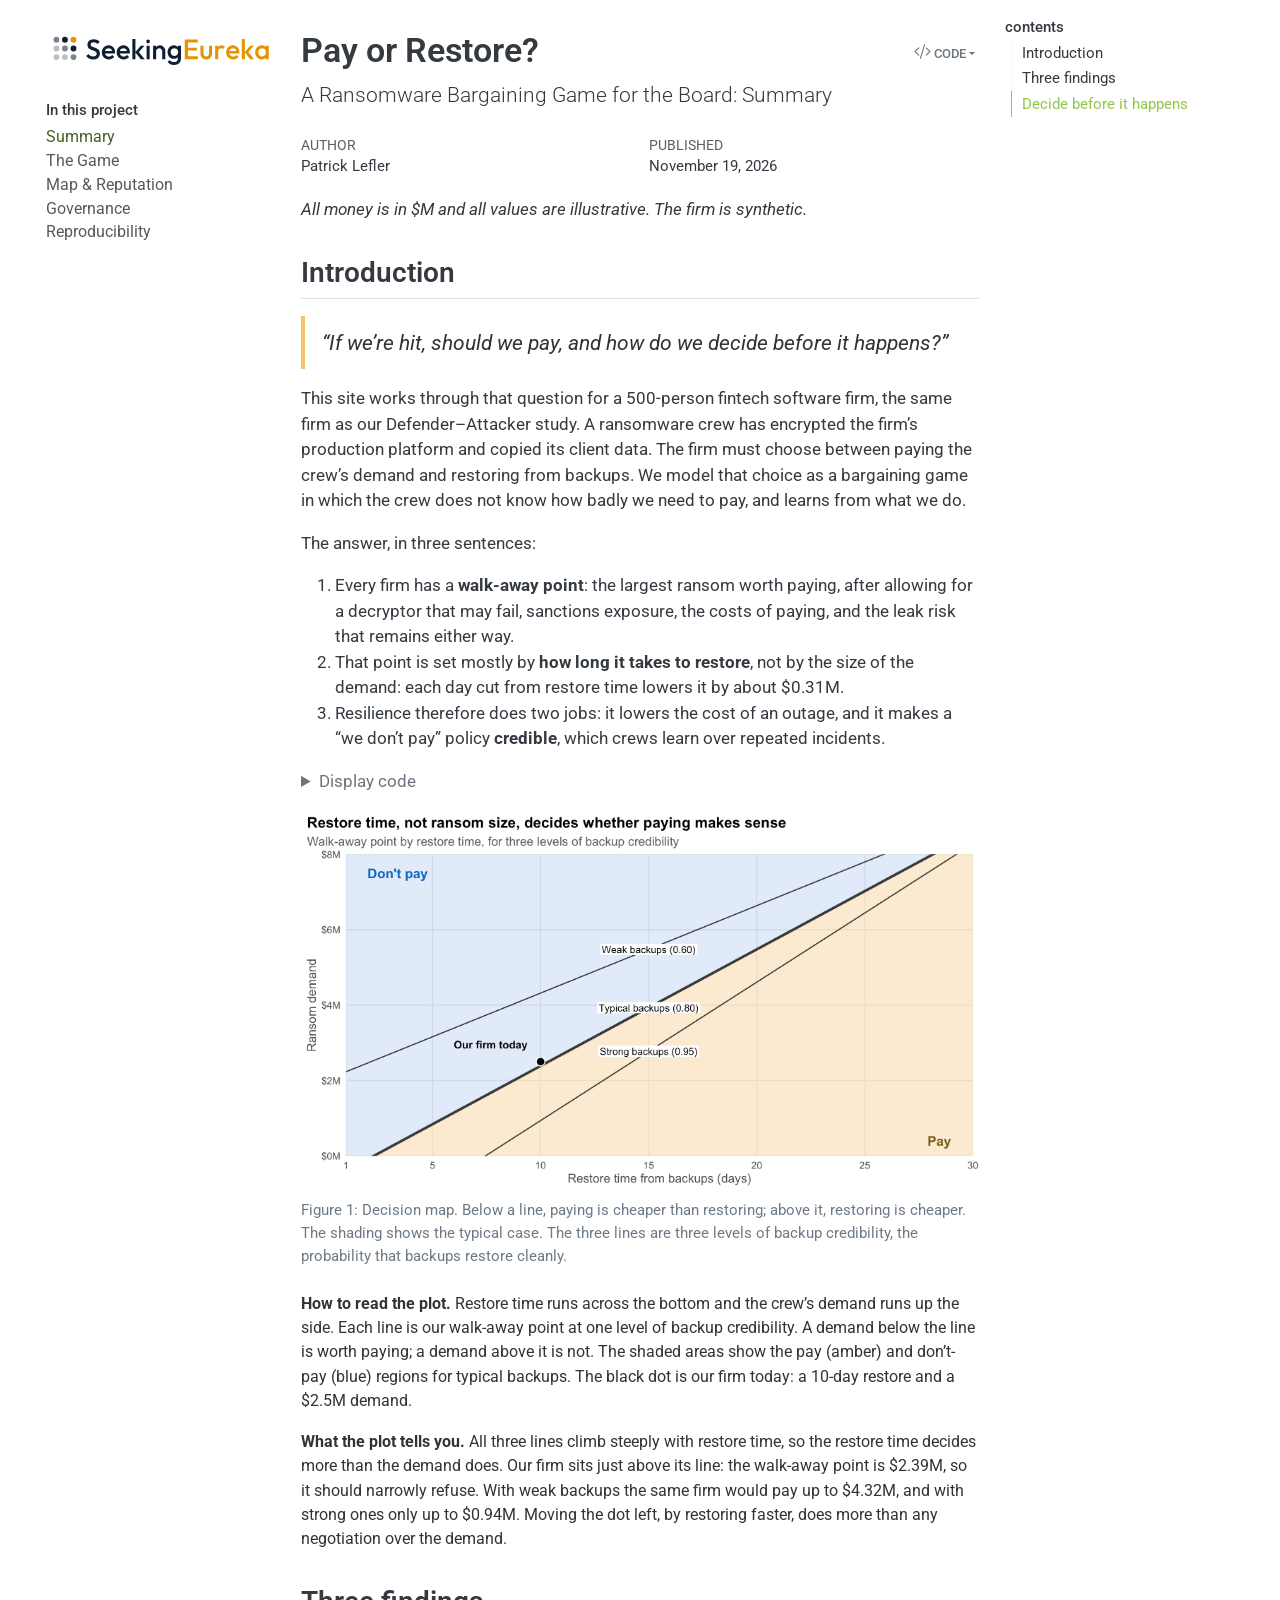
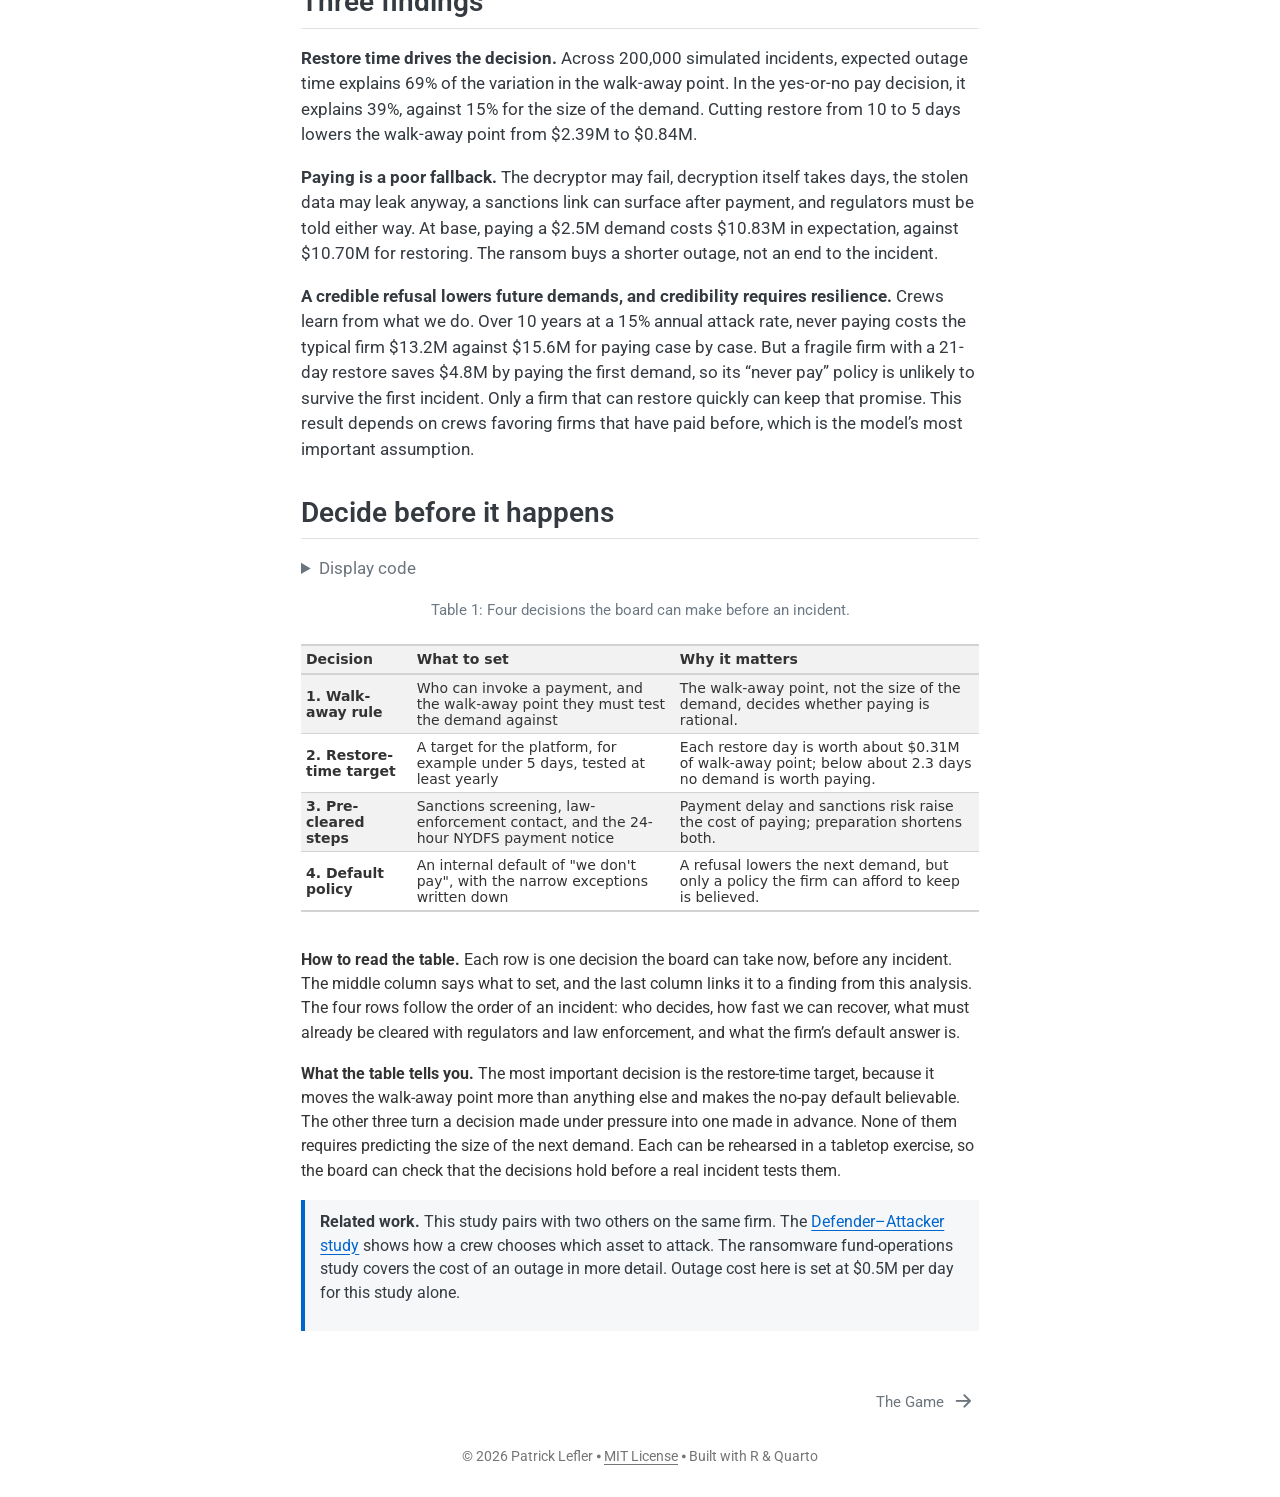
==== docs/index.html @ ad245e2a "Initial commit" ====
<!DOCTYPE html>
<html xmlns="http://www.w3.org/1999/xhtml" lang="en" xml:lang="en"><head>

<meta charset="utf-8">
<meta name="generator" content="quarto-1.8.26">

<meta name="viewport" content="width=device-width, initial-scale=1.0, user-scalable=yes">

<meta name="author" content="Patrick Lefler">
<meta name="dcterms.date" content="2026-11-19">

<title>Pay or Restore?</title>
<style>
code{white-space: pre-wrap;}
span.smallcaps{font-variant: small-caps;}
div.columns{display: flex; gap: min(4vw, 1.5em);}
div.column{flex: auto; overflow-x: auto;}
div.hanging-indent{margin-left: 1.5em; text-indent: -1.5em;}
ul.task-list{list-style: none;}
ul.task-list li input[type="checkbox"] {
  width: 0.8em;
  margin: 0 0.8em 0.2em -1em; /* quarto-specific, see https://github.com/quarto-dev/quarto-cli/issues/4556 */ 
  vertical-align: middle;
}
/* CSS for syntax highlighting */
html { -webkit-text-size-adjust: 100%; }
pre > code.sourceCode { white-space: pre; position: relative; }
pre > code.sourceCode > span { display: inline-block; line-height: 1.25; }
pre > code.sourceCode > span:empty { height: 1.2em; }
.sourceCode { overflow: visible; }
code.sourceCode > span { color: inherit; text-decoration: inherit; }
div.sourceCode { margin: 1em 0; }
pre.sourceCode { margin: 0; }
@media screen {
div.sourceCode { overflow: auto; }
}
@media print {
pre > code.sourceCode { white-space: pre-wrap; }
pre > code.sourceCode > span { text-indent: -5em; padding-left: 5em; }
}
pre.numberSource code
  { counter-reset: source-line 0; }
pre.numberSource code > span
  { position: relative; left: -4em; counter-increment: source-line; }
pre.numberSource code > span > a:first-child::before
  { content: counter(source-line);
    position: relative; left: -1em; text-align: right; vertical-align: baseline;
    border: none; display: inline-block;
    -webkit-touch-callout: none; -webkit-user-select: none;
    -khtml-user-select: none; -moz-user-select: none;
    -ms-user-select: none; user-select: none;
    padding: 0 4px; width: 4em;
  }
pre.numberSource { margin-left: 3em;  padding-left: 4px; }
div.sourceCode
  {   }
@media screen {
pre > code.sourceCode > span > a:first-child::before { text-decoration: underline; }
}
</style>


<script src="site_libs/quarto-nav/quarto-nav.js"></script>
<script src="site_libs/quarto-nav/headroom.min.js"></script>
<link href="./game.html" rel="next">
<link href="./assets/images/favicon.svg" rel="icon" type="image/svg+xml">
<script src="site_libs/clipboard/clipboard.min.js"></script>
<script src="site_libs/quarto-html/quarto.js" type="module"></script>
<script src="site_libs/quarto-html/tabsets/tabsets.js" type="module"></script>
<script src="site_libs/quarto-html/axe/axe-check.js" type="module"></script>
<script src="site_libs/quarto-html/popper.min.js"></script>
<script src="site_libs/quarto-html/tippy.umd.min.js"></script>
<script src="site_libs/quarto-html/anchor.min.js"></script>
<link href="site_libs/quarto-html/tippy.css" rel="stylesheet">
<link href="site_libs/quarto-html/quarto-syntax-highlighting-587c61ba64f3a5504c4d52d930310e48.css" rel="stylesheet" id="quarto-text-highlighting-styles">
<script src="site_libs/bootstrap/bootstrap.min.js"></script>
<link href="site_libs/bootstrap/bootstrap-icons.css" rel="stylesheet">
<link href="site_libs/bootstrap/bootstrap-57b3e5c951b8cca08672c3d8f0d54c80.min.css" rel="stylesheet" append-hash="true" id="quarto-bootstrap" data-mode="light">
<script src="site_libs/quarto-contrib/glightbox/glightbox.min.js"></script>
<link href="site_libs/quarto-contrib/glightbox/glightbox.min.css" rel="stylesheet">
<link href="site_libs/quarto-contrib/glightbox/lightbox.css" rel="stylesheet">
<script id="quarto-search-options" type="application/json">{
  "language": {
    "search-no-results-text": "No results",
    "search-matching-documents-text": "matching documents",
    "search-copy-link-title": "Copy link to search",
    "search-hide-matches-text": "Hide additional matches",
    "search-more-match-text": "more match in this document",
    "search-more-matches-text": "more matches in this document",
    "search-clear-button-title": "Clear",
    "search-text-placeholder": "",
    "search-detached-cancel-button-title": "Cancel",
    "search-submit-button-title": "Submit",
    "search-label": "Search"
  }
}</script>
<style>html{ scroll-behavior: smooth; }</style>
<link href="site_libs/pagedtable-1.1/css/pagedtable.css" rel="stylesheet">
<script src="site_libs/pagedtable-1.1/js/pagedtable.js"></script>


</head>

<body class="nav-sidebar floating quarto-light">

<div id="quarto-search-results"></div>
  <header id="quarto-header" class="headroom fixed-top">
  <nav class="quarto-secondary-nav">
    <div class="container-fluid d-flex">
      <button type="button" class="quarto-btn-toggle btn" data-bs-toggle="collapse" role="button" data-bs-target=".quarto-sidebar-collapse-item" aria-controls="quarto-sidebar" aria-expanded="false" aria-label="Toggle sidebar navigation" onclick="if (window.quartoToggleHeadroom) { window.quartoToggleHeadroom(); }">
        <i class="bi bi-layout-text-sidebar-reverse"></i>
      </button>
        <nav class="quarto-page-breadcrumbs" aria-label="breadcrumb"><ol class="breadcrumb"><li class="breadcrumb-item"><a href="./index.html">Summary</a></li></ol></nav>
        <a class="flex-grow-1" role="navigation" data-bs-toggle="collapse" data-bs-target=".quarto-sidebar-collapse-item" aria-controls="quarto-sidebar" aria-expanded="false" aria-label="Toggle sidebar navigation" onclick="if (window.quartoToggleHeadroom) { window.quartoToggleHeadroom(); }">      
        </a>
    </div>
  </nav>
</header>
<!-- content -->
<div id="quarto-content" class="quarto-container page-columns page-rows-contents page-layout-full">
<!-- sidebar -->
  <nav id="quarto-sidebar" class="sidebar collapse collapse-horizontal quarto-sidebar-collapse-item sidebar-navigation floating overflow-auto">
    <div class="pt-lg-2 mt-2 text-left sidebar-header">
      <a href="./index.html" class="sidebar-logo-link">
      <img src="./assets/images/logo.svg" alt="Seeking Eureka" class="sidebar-logo light-content py-0 d-lg-inline d-none">
      <img src="./assets/images/logo.svg" alt="Seeking Eureka" class="sidebar-logo dark-content py-0 d-lg-inline d-none">
      </a>
      </div>
    <div class="sidebar-menu-container"> 
    <ul class="list-unstyled mt-1">
        <li class="sidebar-item">
  <div class="sidebar-item-container"> 
  <a href="./index.html" class="sidebar-item-text sidebar-link active">
 <span class="menu-text">Summary</span></a>
  </div>
</li>
        <li class="sidebar-item">
  <div class="sidebar-item-container"> 
  <a href="./game.html" class="sidebar-item-text sidebar-link">
 <span class="menu-text">The Game</span></a>
  </div>
</li>
        <li class="sidebar-item">
  <div class="sidebar-item-container"> 
  <a href="./map-reputation.html" class="sidebar-item-text sidebar-link">
 <span class="menu-text">Map &amp; Reputation</span></a>
  </div>
</li>
        <li class="sidebar-item">
  <div class="sidebar-item-container"> 
  <a href="./governance.html" class="sidebar-item-text sidebar-link">
 <span class="menu-text">Governance</span></a>
  </div>
</li>
        <li class="sidebar-item">
  <div class="sidebar-item-container"> 
  <a href="./reproducibility.html" class="sidebar-item-text sidebar-link">
 <span class="menu-text">Reproducibility</span></a>
  </div>
</li>
    </ul>
    </div>
</nav>
<div id="quarto-sidebar-glass" class="quarto-sidebar-collapse-item" data-bs-toggle="collapse" data-bs-target=".quarto-sidebar-collapse-item"></div>
<!-- margin-sidebar -->
    <div id="quarto-margin-sidebar" class="sidebar margin-sidebar">
        <nav id="TOC" role="doc-toc" class="toc-active">
    <h2 id="toc-title">contents</h2>
   
  <ul>
  <li><a href="#introduction" id="toc-introduction" class="nav-link active" data-scroll-target="#introduction">Introduction</a></li>
  <li><a href="#three-findings" id="toc-three-findings" class="nav-link" data-scroll-target="#three-findings">Three findings</a></li>
  <li><a href="#decide-before-it-happens" id="toc-decide-before-it-happens" class="nav-link" data-scroll-target="#decide-before-it-happens">Decide before it happens</a></li>
  </ul>
</nav>
    </div>
<!-- main -->
<main class="content column-body" id="quarto-document-content">

<header id="title-block-header" class="quarto-title-block default">
<div class="quarto-title">
<div class="quarto-title-block"><div><h1 class="title">Pay or Restore?</h1><button type="button" class="btn code-tools-button dropdown-toggle" id="quarto-code-tools-menu" data-bs-toggle="dropdown" aria-expanded="false"><i class="bi"></i> Code</button><ul class="dropdown-menu dropdown-menu-end" aria-labelelledby="quarto-code-tools-menu"><li><a id="quarto-show-all-code" class="dropdown-item" href="javascript:void(0)" role="button">Show All Code</a></li><li><a id="quarto-hide-all-code" class="dropdown-item" href="javascript:void(0)" role="button">Hide All Code</a></li><li><hr class="dropdown-divider"></li><li><a id="quarto-view-source" class="dropdown-item" href="javascript:void(0)" role="button">View Source</a></li></ul></div></div>
<p class="subtitle lead">A Ransomware Bargaining Game for the Board: Summary</p>
</div>



<div class="quarto-title-meta column-body">

    <div>
    <div class="quarto-title-meta-heading">Author</div>
    <div class="quarto-title-meta-contents">
             <p>Patrick Lefler </p>
          </div>
  </div>
    
    <div>
    <div class="quarto-title-meta-heading">Published</div>
    <div class="quarto-title-meta-contents">
      <p class="date">November 19, 2026</p>
    </div>
  </div>
  
    
  </div>
  


</header>


<p><em>All money is in $M and all values are illustrative. The firm is synthetic.</em></p>
<section id="introduction" class="level2">
<h2 class="anchored" data-anchor-id="introduction">Introduction</h2>
<div class="board-question">
<blockquote class="blockquote">
<p>“If we’re hit, should we pay, and how do we decide before it happens?”</p>
</blockquote>
</div>
<p>This site works through that question for a 500-person fintech software firm, the same firm as our Defender–Attacker study. A ransomware crew has encrypted the firm’s production platform and copied its client data. The firm must choose between paying the crew’s demand and restoring from backups. We model that choice as a bargaining game in which the crew does not know how badly we need to pay, and learns from what we do.</p>
<p>The answer, in three sentences:</p>
<ol type="1">
<li>Every firm has a <strong>walk-away point</strong>: the largest ransom worth paying, after allowing for a decryptor that may fail, sanctions exposure, the costs of paying, and the leak risk that remains either way.</li>
<li>That point is set mostly by <strong>how long it takes to restore</strong>, not by the size of the demand: each day cut from restore time lowers it by about $0.31M.</li>
<li>Resilience therefore does two jobs: it lowers the cost of an outage, and it makes a “we don’t pay” policy <strong>credible</strong>, which crews learn over repeated incidents.</li>
</ol>
<div class="cell">
<details class="code-fold">
<summary>Display code</summary>
<div class="code-copy-outer-scaffold"><div class="sourceCode cell-code" id="cb1"><pre class="sourceCode r code-with-copy"><code class="sourceCode r"><span id="cb1-1"><a href="#cb1-1" aria-hidden="true" tabindex="-1"></a>lab_x <span class="ot">&lt;-</span> <span class="dv">15</span></span>
<span id="cb1-2"><a href="#cb1-2" aria-hidden="true" tabindex="-1"></a>labs_df <span class="ot">&lt;-</span> wa<span class="sc">$</span>boundaries <span class="sc">|&gt;</span></span>
<span id="cb1-3"><a href="#cb1-3" aria-hidden="true" tabindex="-1"></a>  <span class="fu">filter</span>(<span class="fu">abs</span>(T_r <span class="sc">-</span> lab_x) <span class="sc">&lt;</span> <span class="fl">1e-9</span>) <span class="sc">|&gt;</span></span>
<span id="cb1-4"><a href="#cb1-4" aria-hidden="true" tabindex="-1"></a>  <span class="fu">mutate</span>(<span class="at">label =</span> <span class="fu">c</span>(<span class="st">"Weak backups (0.60)"</span>, <span class="st">"Typical backups (0.80)"</span>, <span class="st">"Strong backups (0.95)"</span>)[<span class="fu">match</span>(b, <span class="fu">c</span>(<span class="fl">0.6</span>, <span class="fl">0.8</span>, <span class="fl">0.95</span>))])</span>
<span id="cb1-5"><a href="#cb1-5" aria-hidden="true" tabindex="-1"></a><span class="fu">decision_map</span>(wa<span class="sc">$</span>boundaries, <span class="fl">0.8</span>) <span class="sc">+</span></span>
<span id="cb1-6"><a href="#cb1-6" aria-hidden="true" tabindex="-1"></a>  <span class="fu">geom_line</span>(<span class="at">data =</span> wa<span class="sc">$</span>boundaries, <span class="fu">aes</span>(T_r, R_star, <span class="at">group =</span> b, <span class="at">linewidth =</span> b <span class="sc">==</span> <span class="fl">0.8</span>), <span class="at">color =</span> COL_LINE) <span class="sc">+</span></span>
<span id="cb1-7"><a href="#cb1-7" aria-hidden="true" tabindex="-1"></a>  <span class="fu">scale_linewidth_manual</span>(<span class="at">values =</span> <span class="fu">c</span>(<span class="st">`</span><span class="at">TRUE</span><span class="st">`</span> <span class="ot">=</span> <span class="fl">1.3</span>, <span class="st">`</span><span class="at">FALSE</span><span class="st">`</span> <span class="ot">=</span> <span class="fl">0.6</span>), <span class="at">guide =</span> <span class="st">"none"</span>) <span class="sc">+</span></span>
<span id="cb1-8"><a href="#cb1-8" aria-hidden="true" tabindex="-1"></a>  <span class="fu">geom_label</span>(<span class="at">data =</span> labs_df, <span class="fu">aes</span>(T_r, R_star, <span class="at">label =</span> label), <span class="at">fill =</span> <span class="st">"white"</span>, <span class="at">label.size =</span> <span class="dv">0</span>,</span>
<span id="cb1-9"><a href="#cb1-9" aria-hidden="true" tabindex="-1"></a>             <span class="at">size =</span> <span class="fl">3.7</span>, <span class="at">label.padding =</span> <span class="fu">unit</span>(<span class="fl">0.15</span>, <span class="st">"lines"</span>)) <span class="sc">+</span></span>
<span id="cb1-10"><a href="#cb1-10" aria-hidden="true" tabindex="-1"></a>  <span class="fu">annotate</span>(<span class="st">"point"</span>, <span class="at">x =</span> <span class="dv">10</span>, <span class="at">y =</span> D_BASE, <span class="at">size =</span> <span class="dv">4</span>, <span class="at">color =</span> <span class="st">"white"</span>) <span class="sc">+</span></span>
<span id="cb1-11"><a href="#cb1-11" aria-hidden="true" tabindex="-1"></a>  <span class="fu">annotate</span>(<span class="st">"point"</span>, <span class="at">x =</span> <span class="dv">10</span>, <span class="at">y =</span> D_BASE, <span class="at">size =</span> <span class="dv">3</span>) <span class="sc">+</span></span>
<span id="cb1-12"><a href="#cb1-12" aria-hidden="true" tabindex="-1"></a>  <span class="fu">annotate</span>(<span class="st">"text"</span>, <span class="at">x =</span> <span class="fl">9.4</span>, <span class="at">y =</span> D_BASE <span class="sc">+</span> <span class="fl">0.45</span>, <span class="at">label =</span> <span class="st">"Our firm today"</span>, <span class="at">hjust =</span> <span class="dv">1</span>, <span class="at">fontface =</span> <span class="st">"bold"</span>, <span class="at">size =</span> <span class="dv">4</span>) <span class="sc">+</span></span>
<span id="cb1-13"><a href="#cb1-13" aria-hidden="true" tabindex="-1"></a>  <span class="fu">annotate</span>(<span class="st">"text"</span>, <span class="at">x =</span> <span class="dv">29</span>, <span class="at">y =</span> <span class="fl">0.4</span>, <span class="at">label =</span> <span class="st">"Pay"</span>, <span class="at">hjust =</span> <span class="dv">1</span>, <span class="at">fontface =</span> <span class="st">"bold"</span>, <span class="at">color =</span> <span class="st">"#7a5a12"</span>, <span class="at">size =</span> <span class="dv">5</span>) <span class="sc">+</span></span>
<span id="cb1-14"><a href="#cb1-14" aria-hidden="true" tabindex="-1"></a>  <span class="fu">annotate</span>(<span class="st">"text"</span>, <span class="at">x =</span> <span class="dv">2</span>, <span class="at">y =</span> <span class="fl">7.5</span>, <span class="at">label =</span> <span class="st">"Don't pay"</span>, <span class="at">hjust =</span> <span class="dv">0</span>, <span class="at">fontface =</span> <span class="st">"bold"</span>, <span class="at">color =</span> COL_NOPAY, <span class="at">size =</span> <span class="dv">5</span>) <span class="sc">+</span></span>
<span id="cb1-15"><a href="#cb1-15" aria-hidden="true" tabindex="-1"></a>  <span class="fu">labs</span>(<span class="at">title =</span> <span class="st">"Restore time, not ransom size, decides whether paying makes sense"</span>,</span>
<span id="cb1-16"><a href="#cb1-16" aria-hidden="true" tabindex="-1"></a>       <span class="at">subtitle =</span> <span class="st">"Walk-away point by restore time, for three levels of backup credibility"</span>)</span></code></pre></div><button title="Copy to Clipboard" class="code-copy-button"><i class="bi"></i></button></div>
</details>
<div class="cell-output-display">
<div id="fig-hero" class="quarto-float quarto-figure quarto-figure-center anchored" alt="A chart with restore time from 1 to 30 days across and ransom demand from 0 to 8 million dollars up. Three rising lines mark the walk-away point for weak, typical and strong backups. Weak backups sit highest. Our firm, at a 10-day restore and a 2.5 million dollar demand, sits just above the typical line, in the don't-pay region.">
<figure class="quarto-float quarto-float-fig figure">
<div aria-describedby="fig-hero-caption-0ceaefa1-69ba-4598-a22c-09a6ac19f8ca">
<a href="index_files/figure-html/fig-hero-1.png" class="lightbox" data-gallery="quarto-lightbox-gallery-1" title="Figure&nbsp;1: Decision map. Below a line, paying is cheaper than restoring; above it, restoring is cheaper. The shading shows the typical case. The three lines are three levels of backup credibility, the probability that backups restore cleanly."><img src="index_files/figure-html/fig-hero-1.png" class="img-fluid figure-img" alt="A chart with restore time from 1 to 30 days across and ransom demand from 0 to 8 million dollars up. Three rising lines mark the walk-away point for weak, typical and strong backups. Weak backups sit highest. Our firm, at a 10-day restore and a 2.5 million dollar demand, sits just above the typical line, in the don't-pay region." width="960"></a>
</div>
<figcaption class="quarto-float-caption-bottom quarto-float-caption quarto-float-fig" id="fig-hero-caption-0ceaefa1-69ba-4598-a22c-09a6ac19f8ca">
Figure&nbsp;1: Decision map. Below a line, paying is cheaper than restoring; above it, restoring is cheaper. The shading shows the typical case. The three lines are three levels of backup credibility, the probability that backups restore cleanly.
</figcaption>
</figure>
</div>
</div>
</div>
<div class="reader-note">
<p><strong>How to read the plot.</strong> Restore time runs across the bottom and the crew’s demand runs up the side. Each line is our walk-away point at one level of backup credibility. A demand below the line is worth paying; a demand above it is not. The shaded areas show the pay (amber) and don’t-pay (blue) regions for typical backups. The black dot is our firm today: a 10-day restore and a $2.5M demand.</p>
<p><strong>What the plot tells you.</strong> All three lines climb steeply with restore time, so the restore time decides more than the demand does. Our firm sits just above its line: the walk-away point is $2.39M, so it should narrowly refuse. With weak backups the same firm would pay up to $4.32M, and with strong ones only up to $0.94M. Moving the dot left, by restoring faster, does more than any negotiation over the demand.</p>
</div>
</section>
<section id="three-findings" class="level2">
<h2 class="anchored" data-anchor-id="three-findings">Three findings</h2>
<p><strong>Restore time drives the decision.</strong> Across 200,000 simulated incidents, expected outage time explains 69% of the variation in the walk-away point. In the yes-or-no pay decision, it explains 39%, against 15% for the size of the demand. Cutting restore from 10 to 5 days lowers the walk-away point from $2.39M to $0.84M.</p>
<p><strong>Paying is a poor fallback.</strong> The decryptor may fail, decryption itself takes days, the stolen data may leak anyway, a sanctions link can surface after payment, and regulators must be told either way. At base, paying a $2.5M demand costs $10.83M in expectation, against $10.70M for restoring. The ransom buys a shorter outage, not an end to the incident.</p>
<p><strong>A credible refusal lowers future demands, and credibility requires resilience.</strong> Crews learn from what we do. Over 10 years at a 15% annual attack rate, never paying costs the typical firm $13.2M against $15.6M for paying case by case. But a fragile firm with a 21-day restore saves $4.8M by paying the first demand, so its “never pay” policy is unlikely to survive the first incident. Only a firm that can restore quickly can keep that promise. This result depends on crews favoring firms that have paid before, which is the model’s most important assumption.</p>
</section>
<section id="decide-before-it-happens" class="level2">
<h2 class="anchored" data-anchor-id="decide-before-it-happens">Decide before it happens</h2>
<div class="cell">
<details class="code-fold">
<summary>Display code</summary>
<div class="code-copy-outer-scaffold"><div class="sourceCode cell-code" id="cb2"><pre class="sourceCode r code-with-copy"><code class="sourceCode r"><span id="cb2-1"><a href="#cb2-1" aria-hidden="true" tabindex="-1"></a>tibble<span class="sc">::</span><span class="fu">tribble</span>(</span>
<span id="cb2-2"><a href="#cb2-2" aria-hidden="true" tabindex="-1"></a>  <span class="sc">~</span>Decision, <span class="sc">~</span><span class="st">`</span><span class="at">What to set</span><span class="st">`</span>, <span class="sc">~</span><span class="st">`</span><span class="at">Why it matters</span><span class="st">`</span>,</span>
<span id="cb2-3"><a href="#cb2-3" aria-hidden="true" tabindex="-1"></a>  <span class="st">"1. Walk-away rule"</span>, <span class="st">"Who can invoke a payment, and the walk-away point they must test the demand against"</span>,</span>
<span id="cb2-4"><a href="#cb2-4" aria-hidden="true" tabindex="-1"></a>    <span class="st">"The walk-away point, not the size of the demand, decides whether paying is rational."</span>,</span>
<span id="cb2-5"><a href="#cb2-5" aria-hidden="true" tabindex="-1"></a>  <span class="st">"2. Restore-time target"</span>, <span class="st">"A target for the platform, for example under 5 days, tested at least yearly"</span>,</span>
<span id="cb2-6"><a href="#cb2-6" aria-hidden="true" tabindex="-1"></a>    <span class="fu">paste0</span>(<span class="st">"Each restore day is worth about "</span>, <span class="fu">fmt_m</span>(wa<span class="sc">$</span>slope, <span class="dv">2</span>), <span class="st">" of walk-away point; below about "</span>, <span class="fu">fmt_num</span>(wa<span class="sc">$</span>T0, <span class="dv">1</span>), <span class="st">" days no demand is worth paying."</span>),</span>
<span id="cb2-7"><a href="#cb2-7" aria-hidden="true" tabindex="-1"></a>  <span class="st">"3. Pre-cleared steps"</span>, <span class="st">"Sanctions screening, law-enforcement contact, and the 24-hour NYDFS payment notice"</span>,</span>
<span id="cb2-8"><a href="#cb2-8" aria-hidden="true" tabindex="-1"></a>    <span class="st">"Payment delay and sanctions risk raise the cost of paying; preparation shortens both."</span>,</span>
<span id="cb2-9"><a href="#cb2-9" aria-hidden="true" tabindex="-1"></a>  <span class="st">"4. Default policy"</span>, <span class="st">"An internal default of </span><span class="sc">\"</span><span class="st">we don't pay</span><span class="sc">\"</span><span class="st">, with the narrow exceptions written down"</span>,</span>
<span id="cb2-10"><a href="#cb2-10" aria-hidden="true" tabindex="-1"></a>    <span class="st">"A refusal lowers the next demand, but only a policy the firm can afford to keep is believed."</span></span>
<span id="cb2-11"><a href="#cb2-11" aria-hidden="true" tabindex="-1"></a>) <span class="sc">|&gt;</span></span>
<span id="cb2-12"><a href="#cb2-12" aria-hidden="true" tabindex="-1"></a>  <span class="fu">gt</span>() <span class="sc">|&gt;</span></span>
<span id="cb2-13"><a href="#cb2-13" aria-hidden="true" tabindex="-1"></a>  <span class="fu">cols_width</span>(Decision <span class="sc">~</span> <span class="fu">px</span>(<span class="dv">180</span>)) <span class="sc">|&gt;</span></span>
<span id="cb2-14"><a href="#cb2-14" aria-hidden="true" tabindex="-1"></a>  <span class="fu">tab_style</span>(<span class="fu">cell_text</span>(<span class="at">weight =</span> <span class="st">"bold"</span>), <span class="fu">cells_body</span>(<span class="at">columns =</span> Decision)) <span class="sc">|&gt;</span></span>
<span id="cb2-15"><a href="#cb2-15" aria-hidden="true" tabindex="-1"></a>  <span class="fu">gt_board</span>()</span></code></pre></div><button title="Copy to Clipboard" class="code-copy-button"><i class="bi"></i></button></div>
</details>
<div id="tbl-policy" class="cell quarto-float quarto-figure quarto-figure-center anchored">
<figure class="quarto-float quarto-float-tbl figure">
<figcaption class="quarto-float-caption-top quarto-float-caption quarto-float-tbl" id="tbl-policy-caption-0ceaefa1-69ba-4598-a22c-09a6ac19f8ca">
Table&nbsp;1: Four decisions the board can make before an incident.
</figcaption>
<div aria-describedby="tbl-policy-caption-0ceaefa1-69ba-4598-a22c-09a6ac19f8ca">
<div class="cell-output-display">
<div id="gxgrrjottg" style="padding-left:0px;padding-right:0px;padding-top:10px;padding-bottom:10px;overflow-x:auto;overflow-y:auto;width:auto;height:auto;">
<style>#gxgrrjottg table {
  font-family: system-ui, 'Segoe UI', Roboto, Helvetica, Arial, sans-serif, 'Apple Color Emoji', 'Segoe UI Emoji', 'Segoe UI Symbol', 'Noto Color Emoji';
  -webkit-font-smoothing: antialiased;
  -moz-osx-font-smoothing: grayscale;
}

#gxgrrjottg thead, #gxgrrjottg tbody, #gxgrrjottg tfoot, #gxgrrjottg tr, #gxgrrjottg td, #gxgrrjottg th {
  border-style: none;
}

#gxgrrjottg p {
  margin: 0;
  padding: 0;
}

#gxgrrjottg .gt_table {
  display: table;
  border-collapse: collapse;
  line-height: normal;
  margin-left: auto;
  margin-right: auto;
  color: #333333;
  font-size: 14px;
  font-weight: normal;
  font-style: normal;
  background-color: #FFFFFF;
  width: auto;
  border-top-style: none;
  border-top-width: 2px;
  border-top-color: #A8A8A8;
  border-right-style: none;
  border-right-width: 2px;
  border-right-color: #D3D3D3;
  border-bottom-style: solid;
  border-bottom-width: 2px;
  border-bottom-color: #A8A8A8;
  border-left-style: none;
  border-left-width: 2px;
  border-left-color: #D3D3D3;
}

#gxgrrjottg .gt_caption {
  padding-top: 4px;
  padding-bottom: 4px;
}

#gxgrrjottg .gt_title {
  color: #333333;
  font-size: 125%;
  font-weight: initial;
  padding-top: 4px;
  padding-bottom: 4px;
  padding-left: 5px;
  padding-right: 5px;
  border-bottom-color: #FFFFFF;
  border-bottom-width: 0;
}

#gxgrrjottg .gt_subtitle {
  color: #333333;
  font-size: 85%;
  font-weight: initial;
  padding-top: 3px;
  padding-bottom: 5px;
  padding-left: 5px;
  padding-right: 5px;
  border-top-color: #FFFFFF;
  border-top-width: 0;
}

#gxgrrjottg .gt_heading {
  background-color: #FFFFFF;
  text-align: left;
  border-bottom-color: #FFFFFF;
  border-left-style: none;
  border-left-width: 1px;
  border-left-color: #D3D3D3;
  border-right-style: none;
  border-right-width: 1px;
  border-right-color: #D3D3D3;
}

#gxgrrjottg .gt_bottom_border {
  border-bottom-style: solid;
  border-bottom-width: 2px;
  border-bottom-color: #D3D3D3;
}

#gxgrrjottg .gt_col_headings {
  border-top-style: solid;
  border-top-width: 2px;
  border-top-color: #D3D3D3;
  border-bottom-style: solid;
  border-bottom-width: 2px;
  border-bottom-color: #D3D3D3;
  border-left-style: none;
  border-left-width: 1px;
  border-left-color: #D3D3D3;
  border-right-style: none;
  border-right-width: 1px;
  border-right-color: #D3D3D3;
}

#gxgrrjottg .gt_col_heading {
  color: #333333;
  background-color: #F2F2F2;
  font-size: 100%;
  font-weight: bold;
  text-transform: inherit;
  border-left-style: none;
  border-left-width: 1px;
  border-left-color: #D3D3D3;
  border-right-style: none;
  border-right-width: 1px;
  border-right-color: #D3D3D3;
  vertical-align: bottom;
  padding-top: 5px;
  padding-bottom: 6px;
  padding-left: 5px;
  padding-right: 5px;
  overflow-x: hidden;
}

#gxgrrjottg .gt_column_spanner_outer {
  color: #333333;
  background-color: #F2F2F2;
  font-size: 100%;
  font-weight: bold;
  text-transform: inherit;
  padding-top: 0;
  padding-bottom: 0;
  padding-left: 4px;
  padding-right: 4px;
}

#gxgrrjottg .gt_column_spanner_outer:first-child {
  padding-left: 0;
}

#gxgrrjottg .gt_column_spanner_outer:last-child {
  padding-right: 0;
}

#gxgrrjottg .gt_column_spanner {
  border-bottom-style: solid;
  border-bottom-width: 2px;
  border-bottom-color: #D3D3D3;
  vertical-align: bottom;
  padding-top: 5px;
  padding-bottom: 5px;
  overflow-x: hidden;
  display: inline-block;
  width: 100%;
}

#gxgrrjottg .gt_spanner_row {
  border-bottom-style: hidden;
}

#gxgrrjottg .gt_group_heading {
  padding-top: 8px;
  padding-bottom: 8px;
  padding-left: 5px;
  padding-right: 5px;
  color: #333333;
  background-color: #FFFFFF;
  font-size: 100%;
  font-weight: initial;
  text-transform: inherit;
  border-top-style: solid;
  border-top-width: 2px;
  border-top-color: #D3D3D3;
  border-bottom-style: solid;
  border-bottom-width: 2px;
  border-bottom-color: #D3D3D3;
  border-left-style: none;
  border-left-width: 1px;
  border-left-color: #D3D3D3;
  border-right-style: none;
  border-right-width: 1px;
  border-right-color: #D3D3D3;
  vertical-align: middle;
  text-align: left;
}

#gxgrrjottg .gt_empty_group_heading {
  padding: 0.5px;
  color: #333333;
  background-color: #FFFFFF;
  font-size: 100%;
  font-weight: initial;
  border-top-style: solid;
  border-top-width: 2px;
  border-top-color: #D3D3D3;
  border-bottom-style: solid;
  border-bottom-width: 2px;
  border-bottom-color: #D3D3D3;
  vertical-align: middle;
}

#gxgrrjottg .gt_from_md > :first-child {
  margin-top: 0;
}

#gxgrrjottg .gt_from_md > :last-child {
  margin-bottom: 0;
}

#gxgrrjottg .gt_row {
  padding-top: 5px;
  padding-bottom: 5px;
  padding-left: 5px;
  padding-right: 5px;
  margin: 10px;
  border-top-style: solid;
  border-top-width: 1px;
  border-top-color: #D3D3D3;
  border-left-style: none;
  border-left-width: 1px;
  border-left-color: #D3D3D3;
  border-right-style: none;
  border-right-width: 1px;
  border-right-color: #D3D3D3;
  vertical-align: middle;
  overflow-x: hidden;
}

#gxgrrjottg .gt_stub {
  color: #333333;
  background-color: #FFFFFF;
  font-size: 100%;
  font-weight: initial;
  text-transform: inherit;
  border-right-style: solid;
  border-right-width: 2px;
  border-right-color: #D3D3D3;
  padding-left: 5px;
  padding-right: 5px;
}

#gxgrrjottg .gt_stub_row_group {
  color: #333333;
  background-color: #FFFFFF;
  font-size: 100%;
  font-weight: initial;
  text-transform: inherit;
  border-right-style: solid;
  border-right-width: 2px;
  border-right-color: #D3D3D3;
  padding-left: 5px;
  padding-right: 5px;
  vertical-align: top;
}

#gxgrrjottg .gt_row_group_first td {
  border-top-width: 2px;
}

#gxgrrjottg .gt_row_group_first th {
  border-top-width: 2px;
}

#gxgrrjottg .gt_summary_row {
  color: #333333;
  background-color: #FFFFFF;
  text-transform: inherit;
  padding-top: 8px;
  padding-bottom: 8px;
  padding-left: 5px;
  padding-right: 5px;
}

#gxgrrjottg .gt_first_summary_row {
  border-top-style: solid;
  border-top-color: #D3D3D3;
}

#gxgrrjottg .gt_first_summary_row.thick {
  border-top-width: 2px;
}

#gxgrrjottg .gt_last_summary_row {
  padding-top: 8px;
  padding-bottom: 8px;
  padding-left: 5px;
  padding-right: 5px;
  border-bottom-style: solid;
  border-bottom-width: 2px;
  border-bottom-color: #D3D3D3;
}

#gxgrrjottg .gt_grand_summary_row {
  color: #333333;
  background-color: #FFFFFF;
  text-transform: inherit;
  padding-top: 8px;
  padding-bottom: 8px;
  padding-left: 5px;
  padding-right: 5px;
}

#gxgrrjottg .gt_first_grand_summary_row {
  padding-top: 8px;
  padding-bottom: 8px;
  padding-left: 5px;
  padding-right: 5px;
  border-top-style: double;
  border-top-width: 6px;
  border-top-color: #D3D3D3;
}

#gxgrrjottg .gt_last_grand_summary_row_top {
  padding-top: 8px;
  padding-bottom: 8px;
  padding-left: 5px;
  padding-right: 5px;
  border-bottom-style: double;
  border-bottom-width: 6px;
  border-bottom-color: #D3D3D3;
}

#gxgrrjottg .gt_striped {
  background-color: rgba(128, 128, 128, 0.05);
}

#gxgrrjottg .gt_table_body {
  border-top-style: solid;
  border-top-width: 2px;
  border-top-color: #D3D3D3;
  border-bottom-style: solid;
  border-bottom-width: 2px;
  border-bottom-color: #D3D3D3;
}

#gxgrrjottg .gt_footnotes {
  color: #333333;
  background-color: #FFFFFF;
  border-bottom-style: none;
  border-bottom-width: 2px;
  border-bottom-color: #D3D3D3;
  border-left-style: none;
  border-left-width: 2px;
  border-left-color: #D3D3D3;
  border-right-style: none;
  border-right-width: 2px;
  border-right-color: #D3D3D3;
}

#gxgrrjottg .gt_footnote {
  margin: 0px;
  font-size: 90%;
  padding-top: 4px;
  padding-bottom: 4px;
  padding-left: 5px;
  padding-right: 5px;
}

#gxgrrjottg .gt_sourcenotes {
  color: #333333;
  background-color: #FFFFFF;
  border-bottom-style: none;
  border-bottom-width: 2px;
  border-bottom-color: #D3D3D3;
  border-left-style: none;
  border-left-width: 2px;
  border-left-color: #D3D3D3;
  border-right-style: none;
  border-right-width: 2px;
  border-right-color: #D3D3D3;
}

#gxgrrjottg .gt_sourcenote {
  font-size: 90%;
  padding-top: 4px;
  padding-bottom: 4px;
  padding-left: 5px;
  padding-right: 5px;
}

#gxgrrjottg .gt_left {
  text-align: left;
}

#gxgrrjottg .gt_center {
  text-align: center;
}

#gxgrrjottg .gt_right {
  text-align: right;
  font-variant-numeric: tabular-nums;
}

#gxgrrjottg .gt_font_normal {
  font-weight: normal;
}

#gxgrrjottg .gt_font_bold {
  font-weight: bold;
}

#gxgrrjottg .gt_font_italic {
  font-style: italic;
}

#gxgrrjottg .gt_super {
  font-size: 65%;
}

#gxgrrjottg .gt_footnote_marks {
  font-size: 75%;
  vertical-align: 0.4em;
  position: initial;
}

#gxgrrjottg .gt_asterisk {
  font-size: 100%;
  vertical-align: 0;
}

#gxgrrjottg .gt_indent_1 {
  text-indent: 5px;
}

#gxgrrjottg .gt_indent_2 {
  text-indent: 10px;
}

#gxgrrjottg .gt_indent_3 {
  text-indent: 15px;
}

#gxgrrjottg .gt_indent_4 {
  text-indent: 20px;
}

#gxgrrjottg .gt_indent_5 {
  text-indent: 25px;
}

#gxgrrjottg .katex-display {
  display: inline-flex !important;
  margin-bottom: 0.75em !important;
}

#gxgrrjottg div.Reactable > div.rt-table > div.rt-thead > div.rt-tr.rt-tr-group-header > div.rt-th-group:after {
  height: 0px !important;
}
</style>

<table class="gt_table do-not-create-environment cell caption-top table table-sm table-striped small" data-quarto-bootstrap="false">
<thead>
<tr class="gt_col_headings header">
<th id="Decision" class="gt_col_heading gt_columns_bottom_border gt_left" data-quarto-table-cell-role="th" scope="col">Decision</th>
<th id="What-to-set" class="gt_col_heading gt_columns_bottom_border gt_left" data-quarto-table-cell-role="th" scope="col">What to set</th>
<th id="Why-it-matters" class="gt_col_heading gt_columns_bottom_border gt_left" data-quarto-table-cell-role="th" scope="col">Why it matters</th>
</tr>
</thead>
<tbody class="gt_table_body">
<tr class="odd">
<td class="gt_row gt_left" headers="Decision" style="font-weight: bold">1. Walk-away rule</td>
<td class="gt_row gt_left" headers="What to set">Who can invoke a payment, and the walk-away point they must test the demand against</td>
<td class="gt_row gt_left" headers="Why it matters">The walk-away point, not the size of the demand, decides whether paying is rational.</td>
</tr>
<tr class="even">
<td class="gt_row gt_left" headers="Decision" style="font-weight: bold">2. Restore-time target</td>
<td class="gt_row gt_left" headers="What to set">A target for the platform, for example under 5 days, tested at least yearly</td>
<td class="gt_row gt_left" headers="Why it matters">Each restore day is worth about $0.31M of walk-away point; below about 2.3 days no demand is worth paying.</td>
</tr>
<tr class="odd">
<td class="gt_row gt_left" headers="Decision" style="font-weight: bold">3. Pre-cleared steps</td>
<td class="gt_row gt_left" headers="What to set">Sanctions screening, law-enforcement contact, and the 24-hour NYDFS payment notice</td>
<td class="gt_row gt_left" headers="Why it matters">Payment delay and sanctions risk raise the cost of paying; preparation shortens both.</td>
</tr>
<tr class="even">
<td class="gt_row gt_left" headers="Decision" style="font-weight: bold">4. Default policy</td>
<td class="gt_row gt_left" headers="What to set">An internal default of "we don't pay", with the narrow exceptions written down</td>
<td class="gt_row gt_left" headers="Why it matters">A refusal lowers the next demand, but only a policy the firm can afford to keep is believed.</td>
</tr>
</tbody>
</table>

</div>
</div>
</div>
</figure>
</div>
</div>
<div class="reader-note">
<p><strong>How to read the table.</strong> Each row is one decision the board can take now, before any incident. The middle column says what to set, and the last column links it to a finding from this analysis. The four rows follow the order of an incident: who decides, how fast we can recover, what must already be cleared with regulators and law enforcement, and what the firm’s default answer is.</p>
<p><strong>What the table tells you.</strong> The most important decision is the restore-time target, because it moves the walk-away point more than anything else and makes the no-pay default believable. The other three turn a decision made under pressure into one made in advance. None of them requires predicting the size of the next demand. Each can be rehearsed in a tabletop exercise, so the board can check that the decisions hold before a real incident tests them.</p>
</div>
<div class="side-note">
<p><strong>Related work.</strong> This study pairs with two others on the same firm. The <a href="https://patrick-lefler.com/rQuarto_defender_attacker_game_theory_2026-11-05/">Defender–Attacker study</a> shows how a crew chooses which asset to attack. The ransomware fund-operations study covers the cost of an outage in more detail. Outage cost here is set at $0.5M per day for this study alone.</p>
</div>


<!-- -->

</section>

</main> <!-- /main -->
<script id="quarto-html-after-body" type="application/javascript">
  window.document.addEventListener("DOMContentLoaded", function (event) {
    const icon = "";
    const anchorJS = new window.AnchorJS();
    anchorJS.options = {
      placement: 'right',
      icon: icon
    };
    anchorJS.add('.anchored');
    const isCodeAnnotation = (el) => {
      for (const clz of el.classList) {
        if (clz.startsWith('code-annotation-')) {                     
          return true;
        }
      }
      return false;
    }
    const onCopySuccess = function(e) {
      // button target
      const button = e.trigger;
      // don't keep focus
      button.blur();
      // flash "checked"
      button.classList.add('code-copy-button-checked');
      var currentTitle = button.getAttribute("title");
      button.setAttribute("title", "Copied!");
      let tooltip;
      if (window.bootstrap) {
        button.setAttribute("data-bs-toggle", "tooltip");
        button.setAttribute("data-bs-placement", "left");
        button.setAttribute("data-bs-title", "Copied!");
        tooltip = new bootstrap.Tooltip(button, 
          { trigger: "manual", 
            customClass: "code-copy-button-tooltip",
            offset: [0, -8]});
        tooltip.show();    
      }
      setTimeout(function() {
        if (tooltip) {
          tooltip.hide();
          button.removeAttribute("data-bs-title");
          button.removeAttribute("data-bs-toggle");
          button.removeAttribute("data-bs-placement");
        }
        button.setAttribute("title", currentTitle);
        button.classList.remove('code-copy-button-checked');
      }, 1000);
      // clear code selection
      e.clearSelection();
    }
    const getTextToCopy = function(trigger) {
      const outerScaffold = trigger.parentElement.cloneNode(true);
      const codeEl = outerScaffold.querySelector('code');
      for (const childEl of codeEl.children) {
        if (isCodeAnnotation(childEl)) {
          childEl.remove();
        }
      }
      return codeEl.innerText;
    }
    const clipboard = new window.ClipboardJS('.code-copy-button:not([data-in-quarto-modal])', {
      text: getTextToCopy
    });
    clipboard.on('success', onCopySuccess);
    if (window.document.getElementById('quarto-embedded-source-code-modal')) {
      const clipboardModal = new window.ClipboardJS('.code-copy-button[data-in-quarto-modal]', {
        text: getTextToCopy,
        container: window.document.getElementById('quarto-embedded-source-code-modal')
      });
      clipboardModal.on('success', onCopySuccess);
    }
    const viewSource = window.document.getElementById('quarto-view-source') ||
                       window.document.getElementById('quarto-code-tools-source');
    if (viewSource) {
      const sourceUrl = viewSource.getAttribute("data-quarto-source-url");
      viewSource.addEventListener("click", function(e) {
        if (sourceUrl) {
          // rstudio viewer pane
          if (/\bcapabilities=\b/.test(window.location)) {
            window.open(sourceUrl);
          } else {
            window.location.href = sourceUrl;
          }
        } else {
          const modal = new bootstrap.Modal(document.getElementById('quarto-embedded-source-code-modal'));
          modal.show();
        }
        return false;
      });
    }
    function toggleCodeHandler(show) {
      return function(e) {
        const detailsSrc = window.document.querySelectorAll(".cell > details > .sourceCode");
        for (let i=0; i<detailsSrc.length; i++) {
          const details = detailsSrc[i].parentElement;
          if (show) {
            details.open = true;
          } else {
            details.removeAttribute("open");
          }
        }
        const cellCodeDivs = window.document.querySelectorAll(".cell > .sourceCode");
        const fromCls = show ? "hidden" : "unhidden";
        const toCls = show ? "unhidden" : "hidden";
        for (let i=0; i<cellCodeDivs.length; i++) {
          const codeDiv = cellCodeDivs[i];
          if (codeDiv.classList.contains(fromCls)) {
            codeDiv.classList.remove(fromCls);
            codeDiv.classList.add(toCls);
          } 
        }
        return false;
      }
    }
    const hideAllCode = window.document.getElementById("quarto-hide-all-code");
    if (hideAllCode) {
      hideAllCode.addEventListener("click", toggleCodeHandler(false));
    }
    const showAllCode = window.document.getElementById("quarto-show-all-code");
    if (showAllCode) {
      showAllCode.addEventListener("click", toggleCodeHandler(true));
    }
      var localhostRegex = new RegExp(/^(?:http|https):\/\/localhost\:?[0-9]*\//);
      var mailtoRegex = new RegExp(/^mailto:/);
        var filterRegex = new RegExp('/' + window.location.host + '/');
      var isInternal = (href) => {
          return filterRegex.test(href) || localhostRegex.test(href) || mailtoRegex.test(href);
      }
      // Inspect non-navigation links and adorn them if external
     var links = window.document.querySelectorAll('a[href]:not(.nav-link):not(.navbar-brand):not(.toc-action):not(.sidebar-link):not(.sidebar-item-toggle):not(.pagination-link):not(.no-external):not([aria-hidden]):not(.dropdown-item):not(.quarto-navigation-tool):not(.about-link)');
      for (var i=0; i<links.length; i++) {
        const link = links[i];
        if (!isInternal(link.href)) {
          // undo the damage that might have been done by quarto-nav.js in the case of
          // links that we want to consider external
          if (link.dataset.originalHref !== undefined) {
            link.href = link.dataset.originalHref;
          }
        }
      }
    function tippyHover(el, contentFn, onTriggerFn, onUntriggerFn) {
      const config = {
        allowHTML: true,
        maxWidth: 500,
        delay: 100,
        arrow: false,
        appendTo: function(el) {
            return el.parentElement;
        },
        interactive: true,
        interactiveBorder: 10,
        theme: 'quarto',
        placement: 'bottom-start',
      };
      if (contentFn) {
        config.content = contentFn;
      }
      if (onTriggerFn) {
        config.onTrigger = onTriggerFn;
      }
      if (onUntriggerFn) {
        config.onUntrigger = onUntriggerFn;
      }
      window.tippy(el, config); 
    }
    const noterefs = window.document.querySelectorAll('a[role="doc-noteref"]');
    for (var i=0; i<noterefs.length; i++) {
      const ref = noterefs[i];
      tippyHover(ref, function() {
        // use id or data attribute instead here
        let href = ref.getAttribute('data-footnote-href') || ref.getAttribute('href');
        try { href = new URL(href).hash; } catch {}
        const id = href.replace(/^#\/?/, "");
        const note = window.document.getElementById(id);
        if (note) {
          return note.innerHTML;
        } else {
          return "";
        }
      });
    }
    const xrefs = window.document.querySelectorAll('a.quarto-xref');
    const processXRef = (id, note) => {
      // Strip column container classes
      const stripColumnClz = (el) => {
        el.classList.remove("page-full", "page-columns");
        if (el.children) {
          for (const child of el.children) {
            stripColumnClz(child);
          }
        }
      }
      stripColumnClz(note)
      if (id === null || id.startsWith('sec-')) {
        // Special case sections, only their first couple elements
        const container = document.createElement("div");
        if (note.children && note.children.length > 2) {
          container.appendChild(note.children[0].cloneNode(true));
          for (let i = 1; i < note.children.length; i++) {
            const child = note.children[i];
            if (child.tagName === "P" && child.innerText === "") {
              continue;
            } else {
              container.appendChild(child.cloneNode(true));
              break;
            }
          }
          if (window.Quarto?.typesetMath) {
            window.Quarto.typesetMath(container);
          }
          return container.innerHTML
        } else {
          if (window.Quarto?.typesetMath) {
            window.Quarto.typesetMath(note);
          }
          return note.innerHTML;
        }
      } else {
        // Remove any anchor links if they are present
        const anchorLink = note.querySelector('a.anchorjs-link');
        if (anchorLink) {
          anchorLink.remove();
        }
        if (window.Quarto?.typesetMath) {
          window.Quarto.typesetMath(note);
        }
        if (note.classList.contains("callout")) {
          return note.outerHTML;
        } else {
          return note.innerHTML;
        }
      }
    }
    for (var i=0; i<xrefs.length; i++) {
      const xref = xrefs[i];
      tippyHover(xref, undefined, function(instance) {
        instance.disable();
        let url = xref.getAttribute('href');
        let hash = undefined; 
        if (url.startsWith('#')) {
          hash = url;
        } else {
          try { hash = new URL(url).hash; } catch {}
        }
        if (hash) {
          const id = hash.replace(/^#\/?/, "");
          const note = window.document.getElementById(id);
          if (note !== null) {
            try {
              const html = processXRef(id, note.cloneNode(true));
              instance.setContent(html);
            } finally {
              instance.enable();
              instance.show();
            }
          } else {
            // See if we can fetch this
            fetch(url.split('#')[0])
            .then(res => res.text())
            .then(html => {
              const parser = new DOMParser();
              const htmlDoc = parser.parseFromString(html, "text/html");
              const note = htmlDoc.getElementById(id);
              if (note !== null) {
                const html = processXRef(id, note);
                instance.setContent(html);
              } 
            }).finally(() => {
              instance.enable();
              instance.show();
            });
          }
        } else {
          // See if we can fetch a full url (with no hash to target)
          // This is a special case and we should probably do some content thinning / targeting
          fetch(url)
          .then(res => res.text())
          .then(html => {
            const parser = new DOMParser();
            const htmlDoc = parser.parseFromString(html, "text/html");
            const note = htmlDoc.querySelector('main.content');
            if (note !== null) {
              // This should only happen for chapter cross references
              // (since there is no id in the URL)
              // remove the first header
              if (note.children.length > 0 && note.children[0].tagName === "HEADER") {
                note.children[0].remove();
              }
              const html = processXRef(null, note);
              instance.setContent(html);
            } 
          }).finally(() => {
            instance.enable();
            instance.show();
          });
        }
      }, function(instance) {
      });
    }
        let selectedAnnoteEl;
        const selectorForAnnotation = ( cell, annotation) => {
          let cellAttr = 'data-code-cell="' + cell + '"';
          let lineAttr = 'data-code-annotation="' +  annotation + '"';
          const selector = 'span[' + cellAttr + '][' + lineAttr + ']';
          return selector;
        }
        const selectCodeLines = (annoteEl) => {
          const doc = window.document;
          const targetCell = annoteEl.getAttribute("data-target-cell");
          const targetAnnotation = annoteEl.getAttribute("data-target-annotation");
          const annoteSpan = window.document.querySelector(selectorForAnnotation(targetCell, targetAnnotation));
          const lines = annoteSpan.getAttribute("data-code-lines").split(",");
          const lineIds = lines.map((line) => {
            return targetCell + "-" + line;
          })
          let top = null;
          let height = null;
          let parent = null;
          if (lineIds.length > 0) {
              //compute the position of the single el (top and bottom and make a div)
              const el = window.document.getElementById(lineIds[0]);
              top = el.offsetTop;
              height = el.offsetHeight;
              parent = el.parentElement.parentElement;
            if (lineIds.length > 1) {
              const lastEl = window.document.getElementById(lineIds[lineIds.length - 1]);
              const bottom = lastEl.offsetTop + lastEl.offsetHeight;
              height = bottom - top;
            }
            if (top !== null && height !== null && parent !== null) {
              // cook up a div (if necessary) and position it 
              let div = window.document.getElementById("code-annotation-line-highlight");
              if (div === null) {
                div = window.document.createElement("div");
                div.setAttribute("id", "code-annotation-line-highlight");
                div.style.position = 'absolute';
                parent.appendChild(div);
              }
              div.style.top = top - 2 + "px";
              div.style.height = height + 4 + "px";
              div.style.left = 0;
              let gutterDiv = window.document.getElementById("code-annotation-line-highlight-gutter");
              if (gutterDiv === null) {
                gutterDiv = window.document.createElement("div");
                gutterDiv.setAttribute("id", "code-annotation-line-highlight-gutter");
                gutterDiv.style.position = 'absolute';
                const codeCell = window.document.getElementById(targetCell);
                const gutter = codeCell.querySelector('.code-annotation-gutter');
                gutter.appendChild(gutterDiv);
              }
              gutterDiv.style.top = top - 2 + "px";
              gutterDiv.style.height = height + 4 + "px";
            }
            selectedAnnoteEl = annoteEl;
          }
        };
        const unselectCodeLines = () => {
          const elementsIds = ["code-annotation-line-highlight", "code-annotation-line-highlight-gutter"];
          elementsIds.forEach((elId) => {
            const div = window.document.getElementById(elId);
            if (div) {
              div.remove();
            }
          });
          selectedAnnoteEl = undefined;
        };
          // Handle positioning of the toggle
      window.addEventListener(
        "resize",
        throttle(() => {
          elRect = undefined;
          if (selectedAnnoteEl) {
            selectCodeLines(selectedAnnoteEl);
          }
        }, 10)
      );
      function throttle(fn, ms) {
      let throttle = false;
      let timer;
        return (...args) => {
          if(!throttle) { // first call gets through
              fn.apply(this, args);
              throttle = true;
          } else { // all the others get throttled
              if(timer) clearTimeout(timer); // cancel #2
              timer = setTimeout(() => {
                fn.apply(this, args);
                timer = throttle = false;
              }, ms);
          }
        };
      }
        // Attach click handler to the DT
        const annoteDls = window.document.querySelectorAll('dt[data-target-cell]');
        for (const annoteDlNode of annoteDls) {
          annoteDlNode.addEventListener('click', (event) => {
            const clickedEl = event.target;
            if (clickedEl !== selectedAnnoteEl) {
              unselectCodeLines();
              const activeEl = window.document.querySelector('dt[data-target-cell].code-annotation-active');
              if (activeEl) {
                activeEl.classList.remove('code-annotation-active');
              }
              selectCodeLines(clickedEl);
              clickedEl.classList.add('code-annotation-active');
            } else {
              // Unselect the line
              unselectCodeLines();
              clickedEl.classList.remove('code-annotation-active');
            }
          });
        }
    const findCites = (el) => {
      const parentEl = el.parentElement;
      if (parentEl) {
        const cites = parentEl.dataset.cites;
        if (cites) {
          return {
            el,
            cites: cites.split(' ')
          };
        } else {
          return findCites(el.parentElement)
        }
      } else {
        return undefined;
      }
    };
    var bibliorefs = window.document.querySelectorAll('a[role="doc-biblioref"]');
    for (var i=0; i<bibliorefs.length; i++) {
      const ref = bibliorefs[i];
      const citeInfo = findCites(ref);
      if (citeInfo) {
        tippyHover(citeInfo.el, function() {
          var popup = window.document.createElement('div');
          citeInfo.cites.forEach(function(cite) {
            var citeDiv = window.document.createElement('div');
            citeDiv.classList.add('hanging-indent');
            citeDiv.classList.add('csl-entry');
            var biblioDiv = window.document.getElementById('ref-' + cite);
            if (biblioDiv) {
              citeDiv.innerHTML = biblioDiv.innerHTML;
            }
            popup.appendChild(citeDiv);
          });
          return popup.innerHTML;
        });
      }
    }
  });
  </script>
<nav class="page-navigation column-body">
  <div class="nav-page nav-page-previous">
  </div>
  <div class="nav-page nav-page-next">
      <a href="./game.html" class="pagination-link" aria-label="The Game">
        <span class="nav-page-text">The Game</span> <i class="bi bi-arrow-right-short"></i>
      </a>
  </div>
</nav><div class="modal fade" id="quarto-embedded-source-code-modal" tabindex="-1" aria-labelledby="quarto-embedded-source-code-modal-label" aria-hidden="true"><div class="modal-dialog modal-dialog-scrollable"><div class="modal-content"><div class="modal-header"><h5 class="modal-title" id="quarto-embedded-source-code-modal-label">Source Code</h5><button class="btn-close" data-bs-dismiss="modal"></button></div><div class="modal-body"><div class="">
<div class="code-copy-outer-scaffold"><div class="sourceCode" id="cb3" data-shortcodes="false"><pre class="sourceCode markdown code-with-copy"><code class="sourceCode markdown"><span id="cb3-1"><a href="#cb3-1" aria-hidden="true" tabindex="-1"></a><span class="co">---</span></span>
<span id="cb3-2"><a href="#cb3-2" aria-hidden="true" tabindex="-1"></a><span class="an">title:</span><span class="co"> "Pay or Restore?"</span></span>
<span id="cb3-3"><a href="#cb3-3" aria-hidden="true" tabindex="-1"></a><span class="an">subtitle:</span><span class="co"> "A Ransomware Bargaining Game for the Board: Summary"</span></span>
<span id="cb3-4"><a href="#cb3-4" aria-hidden="true" tabindex="-1"></a><span class="an">author:</span><span class="co"> Patrick Lefler</span></span>
<span id="cb3-5"><a href="#cb3-5" aria-hidden="true" tabindex="-1"></a><span class="an">date:</span><span class="co"> November 19, 2026</span></span>
<span id="cb3-6"><a href="#cb3-6" aria-hidden="true" tabindex="-1"></a><span class="co">---</span></span>
<span id="cb3-7"><a href="#cb3-7" aria-hidden="true" tabindex="-1"></a></span>
<span id="cb3-8"><a href="#cb3-8" aria-hidden="true" tabindex="-1"></a><span class="in">```{r setup}</span></span>
<span id="cb3-9"><a href="#cb3-9" aria-hidden="true" tabindex="-1"></a><span class="co">#| include: false</span></span>
<span id="cb3-10"><a href="#cb3-10" aria-hidden="true" tabindex="-1"></a><span class="fu">source</span>(<span class="st">"R/00_params.R"</span>); <span class="fu">source</span>(<span class="st">"R/01_utils.R"</span>); <span class="fu">source</span>(<span class="st">"R/90_theme.R"</span>)</span>
<span id="cb3-11"><a href="#cb3-11" aria-hidden="true" tabindex="-1"></a><span class="fu">library</span>(dplyr); <span class="fu">library</span>(ggplot2); <span class="fu">library</span>(gt)</span>
<span id="cb3-12"><a href="#cb3-12" aria-hidden="true" tabindex="-1"></a>wa <span class="ot">&lt;-</span> <span class="fu">read_result</span>(<span class="st">"walkaway"</span>)</span>
<span id="cb3-13"><a href="#cb3-13" aria-hidden="true" tabindex="-1"></a>mc <span class="ot">&lt;-</span> <span class="fu">read_result</span>(<span class="st">"mc_drivers"</span>)</span>
<span id="cb3-14"><a href="#cb3-14" aria-hidden="true" tabindex="-1"></a>rep <span class="ot">&lt;-</span> <span class="fu">read_result</span>(<span class="st">"reputation"</span>)</span>
<span id="cb3-15"><a href="#cb3-15" aria-hidden="true" tabindex="-1"></a>sh <span class="ot">&lt;-</span> mc<span class="sc">$</span>shares</span>
<span id="cb3-16"><a href="#cb3-16" aria-hidden="true" tabindex="-1"></a>share_of <span class="ot">&lt;-</span> \(tgt, v) sh<span class="sc">$</span>share[sh<span class="sc">$</span>target <span class="sc">==</span> tgt <span class="sc">&amp;</span> sh<span class="sc">$</span>input <span class="sc">==</span> v]</span>
<span id="cb3-17"><a href="#cb3-17" aria-hidden="true" tabindex="-1"></a>g <span class="ot">&lt;-</span> rep<span class="sc">$</span>grid <span class="sc">|&gt;</span> <span class="fu">filter</span>(<span class="fu">abs</span>(p0 <span class="sc">-</span> P<span class="sc">$</span>reputation<span class="sc">$</span>p0_base) <span class="sc">&lt;</span> <span class="fl">1e-9</span>)</span>
<span id="cb3-18"><a href="#cb3-18" aria-hidden="true" tabindex="-1"></a>cost_of <span class="ot">&lt;-</span> \(f, pol) g<span class="sc">$</span>cost_10y[g<span class="sc">$</span>firm <span class="sc">==</span> f <span class="sc">&amp;</span> g<span class="sc">$</span>policy <span class="sc">==</span> pol]</span>
<span id="cb3-19"><a href="#cb3-19" aria-hidden="true" tabindex="-1"></a>fr <span class="ot">&lt;-</span> wa<span class="sc">$</span>profiles <span class="sc">|&gt;</span> <span class="fu">filter</span>(profile <span class="sc">==</span> <span class="st">"fragile"</span>)</span>
<span id="cb3-20"><a href="#cb3-20" aria-hidden="true" tabindex="-1"></a>ref <span class="ot">&lt;-</span> wa<span class="sc">$</span>ref</span>
<span id="cb3-21"><a href="#cb3-21" aria-hidden="true" tabindex="-1"></a>R_of <span class="ot">&lt;-</span> \(cs) ref<span class="sc">$</span>R_star[ref<span class="sc">$</span>case <span class="sc">==</span> cs]</span>
<span id="cb3-22"><a href="#cb3-22" aria-hidden="true" tabindex="-1"></a><span class="in">```</span></span>
<span id="cb3-23"><a href="#cb3-23" aria-hidden="true" tabindex="-1"></a></span>
<span id="cb3-24"><a href="#cb3-24" aria-hidden="true" tabindex="-1"></a>*All money is in $M and all values are illustrative. The firm is synthetic.*</span>
<span id="cb3-25"><a href="#cb3-25" aria-hidden="true" tabindex="-1"></a></span>
<span id="cb3-26"><a href="#cb3-26" aria-hidden="true" tabindex="-1"></a><span class="fu">## Introduction</span></span>
<span id="cb3-27"><a href="#cb3-27" aria-hidden="true" tabindex="-1"></a></span>
<span id="cb3-28"><a href="#cb3-28" aria-hidden="true" tabindex="-1"></a>::: {.board-question}</span>
<span id="cb3-29"><a href="#cb3-29" aria-hidden="true" tabindex="-1"></a><span class="at">&gt; "If we're hit, should we pay, and how do we decide before it happens?"</span></span>
<span id="cb3-30"><a href="#cb3-30" aria-hidden="true" tabindex="-1"></a><span class="at">:::</span></span>
<span id="cb3-31"><a href="#cb3-31" aria-hidden="true" tabindex="-1"></a></span>
<span id="cb3-32"><a href="#cb3-32" aria-hidden="true" tabindex="-1"></a>This site works through that question for a 500-person fintech software firm, the same firm as our Defender–Attacker study. A ransomware crew has encrypted the firm's production platform and copied its client data. The firm must choose between paying the crew's demand and restoring from backups. We model that choice as a bargaining game in which the crew does not know how badly we need to pay, and learns from what we do.</span>
<span id="cb3-33"><a href="#cb3-33" aria-hidden="true" tabindex="-1"></a></span>
<span id="cb3-34"><a href="#cb3-34" aria-hidden="true" tabindex="-1"></a>The answer, in three sentences:</span>
<span id="cb3-35"><a href="#cb3-35" aria-hidden="true" tabindex="-1"></a></span>
<span id="cb3-36"><a href="#cb3-36" aria-hidden="true" tabindex="-1"></a><span class="ss">1. </span>Every firm has a **walk-away point**: the largest ransom worth paying, after allowing for a decryptor that may fail, sanctions exposure, the costs of paying, and the leak risk that remains either way.</span>
<span id="cb3-37"><a href="#cb3-37" aria-hidden="true" tabindex="-1"></a><span class="ss">2. </span>That point is set mostly by **how long it takes to restore**, not by the size of the demand: each day cut from restore time lowers it by about <span class="in">`r fmt_m(wa$slope, 2)`</span>.</span>
<span id="cb3-38"><a href="#cb3-38" aria-hidden="true" tabindex="-1"></a><span class="ss">3. </span>Resilience therefore does two jobs: it lowers the cost of an outage, and it makes a "we don't pay" policy **credible**, which crews learn over repeated incidents.</span>
<span id="cb3-39"><a href="#cb3-39" aria-hidden="true" tabindex="-1"></a></span>
<span id="cb3-42"><a href="#cb3-42" aria-hidden="true" tabindex="-1"></a><span class="in">```{r}</span></span>
<span id="cb3-43"><a href="#cb3-43" aria-hidden="true" tabindex="-1"></a><span class="co">#| label: fig-hero</span></span>
<span id="cb3-44"><a href="#cb3-44" aria-hidden="true" tabindex="-1"></a><span class="co">#| fig-cap: "Decision map. Below a line, paying is cheaper than restoring; above it, restoring is cheaper. The shading shows the typical case. The three lines are three levels of backup credibility, the probability that backups restore cleanly."</span></span>
<span id="cb3-45"><a href="#cb3-45" aria-hidden="true" tabindex="-1"></a><span class="co">#| fig-alt: "A chart with restore time from 1 to 30 days across and ransom demand from 0 to 8 million dollars up. Three rising lines mark the walk-away point for weak, typical and strong backups. Weak backups sit highest. Our firm, at a 10-day restore and a 2.5 million dollar demand, sits just above the typical line, in the don't-pay region."</span></span>
<span id="cb3-46"><a href="#cb3-46" aria-hidden="true" tabindex="-1"></a><span class="co">#| fig-height: 5.6</span></span>
<span id="cb3-47"><a href="#cb3-47" aria-hidden="true" tabindex="-1"></a>lab_x <span class="ot">&lt;-</span> <span class="dv">15</span></span>
<span id="cb3-48"><a href="#cb3-48" aria-hidden="true" tabindex="-1"></a>labs_df <span class="ot">&lt;-</span> wa<span class="sc">$</span>boundaries <span class="sc">|&gt;</span></span>
<span id="cb3-49"><a href="#cb3-49" aria-hidden="true" tabindex="-1"></a>  <span class="fu">filter</span>(<span class="fu">abs</span>(T_r <span class="sc">-</span> lab_x) <span class="sc">&lt;</span> <span class="fl">1e-9</span>) <span class="sc">|&gt;</span></span>
<span id="cb3-50"><a href="#cb3-50" aria-hidden="true" tabindex="-1"></a>  <span class="fu">mutate</span>(<span class="at">label =</span> <span class="fu">c</span>(<span class="st">"Weak backups (0.60)"</span>, <span class="st">"Typical backups (0.80)"</span>, <span class="st">"Strong backups (0.95)"</span>)[<span class="fu">match</span>(b, <span class="fu">c</span>(<span class="fl">0.6</span>, <span class="fl">0.8</span>, <span class="fl">0.95</span>))])</span>
<span id="cb3-51"><a href="#cb3-51" aria-hidden="true" tabindex="-1"></a><span class="fu">decision_map</span>(wa<span class="sc">$</span>boundaries, <span class="fl">0.8</span>) <span class="sc">+</span></span>
<span id="cb3-52"><a href="#cb3-52" aria-hidden="true" tabindex="-1"></a>  <span class="fu">geom_line</span>(<span class="at">data =</span> wa<span class="sc">$</span>boundaries, <span class="fu">aes</span>(T_r, R_star, <span class="at">group =</span> b, <span class="at">linewidth =</span> b <span class="sc">==</span> <span class="fl">0.8</span>), <span class="at">color =</span> COL_LINE) <span class="sc">+</span></span>
<span id="cb3-53"><a href="#cb3-53" aria-hidden="true" tabindex="-1"></a>  <span class="fu">scale_linewidth_manual</span>(<span class="at">values =</span> <span class="fu">c</span>(<span class="st">`</span><span class="at">TRUE</span><span class="st">`</span> <span class="ot">=</span> <span class="fl">1.3</span>, <span class="st">`</span><span class="at">FALSE</span><span class="st">`</span> <span class="ot">=</span> <span class="fl">0.6</span>), <span class="at">guide =</span> <span class="st">"none"</span>) <span class="sc">+</span></span>
<span id="cb3-54"><a href="#cb3-54" aria-hidden="true" tabindex="-1"></a>  <span class="fu">geom_label</span>(<span class="at">data =</span> labs_df, <span class="fu">aes</span>(T_r, R_star, <span class="at">label =</span> label), <span class="at">fill =</span> <span class="st">"white"</span>, <span class="at">label.size =</span> <span class="dv">0</span>,</span>
<span id="cb3-55"><a href="#cb3-55" aria-hidden="true" tabindex="-1"></a>             <span class="at">size =</span> <span class="fl">3.7</span>, <span class="at">label.padding =</span> <span class="fu">unit</span>(<span class="fl">0.15</span>, <span class="st">"lines"</span>)) <span class="sc">+</span></span>
<span id="cb3-56"><a href="#cb3-56" aria-hidden="true" tabindex="-1"></a>  <span class="fu">annotate</span>(<span class="st">"point"</span>, <span class="at">x =</span> <span class="dv">10</span>, <span class="at">y =</span> D_BASE, <span class="at">size =</span> <span class="dv">4</span>, <span class="at">color =</span> <span class="st">"white"</span>) <span class="sc">+</span></span>
<span id="cb3-57"><a href="#cb3-57" aria-hidden="true" tabindex="-1"></a>  <span class="fu">annotate</span>(<span class="st">"point"</span>, <span class="at">x =</span> <span class="dv">10</span>, <span class="at">y =</span> D_BASE, <span class="at">size =</span> <span class="dv">3</span>) <span class="sc">+</span></span>
<span id="cb3-58"><a href="#cb3-58" aria-hidden="true" tabindex="-1"></a>  <span class="fu">annotate</span>(<span class="st">"text"</span>, <span class="at">x =</span> <span class="fl">9.4</span>, <span class="at">y =</span> D_BASE <span class="sc">+</span> <span class="fl">0.45</span>, <span class="at">label =</span> <span class="st">"Our firm today"</span>, <span class="at">hjust =</span> <span class="dv">1</span>, <span class="at">fontface =</span> <span class="st">"bold"</span>, <span class="at">size =</span> <span class="dv">4</span>) <span class="sc">+</span></span>
<span id="cb3-59"><a href="#cb3-59" aria-hidden="true" tabindex="-1"></a>  <span class="fu">annotate</span>(<span class="st">"text"</span>, <span class="at">x =</span> <span class="dv">29</span>, <span class="at">y =</span> <span class="fl">0.4</span>, <span class="at">label =</span> <span class="st">"Pay"</span>, <span class="at">hjust =</span> <span class="dv">1</span>, <span class="at">fontface =</span> <span class="st">"bold"</span>, <span class="at">color =</span> <span class="st">"#7a5a12"</span>, <span class="at">size =</span> <span class="dv">5</span>) <span class="sc">+</span></span>
<span id="cb3-60"><a href="#cb3-60" aria-hidden="true" tabindex="-1"></a>  <span class="fu">annotate</span>(<span class="st">"text"</span>, <span class="at">x =</span> <span class="dv">2</span>, <span class="at">y =</span> <span class="fl">7.5</span>, <span class="at">label =</span> <span class="st">"Don't pay"</span>, <span class="at">hjust =</span> <span class="dv">0</span>, <span class="at">fontface =</span> <span class="st">"bold"</span>, <span class="at">color =</span> COL_NOPAY, <span class="at">size =</span> <span class="dv">5</span>) <span class="sc">+</span></span>
<span id="cb3-61"><a href="#cb3-61" aria-hidden="true" tabindex="-1"></a>  <span class="fu">labs</span>(<span class="at">title =</span> <span class="st">"Restore time, not ransom size, decides whether paying makes sense"</span>,</span>
<span id="cb3-62"><a href="#cb3-62" aria-hidden="true" tabindex="-1"></a>       <span class="at">subtitle =</span> <span class="st">"Walk-away point by restore time, for three levels of backup credibility"</span>)</span>
<span id="cb3-63"><a href="#cb3-63" aria-hidden="true" tabindex="-1"></a><span class="in">```</span></span>
<span id="cb3-64"><a href="#cb3-64" aria-hidden="true" tabindex="-1"></a></span>
<span id="cb3-65"><a href="#cb3-65" aria-hidden="true" tabindex="-1"></a>::: {.reader-note}</span>
<span id="cb3-66"><a href="#cb3-66" aria-hidden="true" tabindex="-1"></a>**How to read the plot.** Restore time runs across the bottom and the crew's demand runs up the side. Each line is our walk-away point at one level of backup credibility. A demand below the line is worth paying; a demand above it is not. The shaded areas show the pay (amber) and don't-pay (blue) regions for typical backups. The black dot is our firm today: a 10-day restore and a <span class="in">`r fmt_m(D_BASE)`</span> demand.</span>
<span id="cb3-67"><a href="#cb3-67" aria-hidden="true" tabindex="-1"></a></span>
<span id="cb3-68"><a href="#cb3-68" aria-hidden="true" tabindex="-1"></a>**What the plot tells you.** All three lines climb steeply with restore time, so the restore time decides more than the demand does. Our firm sits just above its line: the walk-away point is <span class="in">`r fmt_m(wa$R_base, 2)`</span>, so it should narrowly refuse. With weak backups the same firm would pay up to <span class="in">`r fmt_m(R_of("Base, weak backups"), 2)`</span>, and with strong ones only up to <span class="in">`r fmt_m(R_of("Base, strong backups"), 2)`</span>. Moving the dot left, by restoring faster, does more than any negotiation over the demand.</span>
<span id="cb3-69"><a href="#cb3-69" aria-hidden="true" tabindex="-1"></a>:::</span>
<span id="cb3-70"><a href="#cb3-70" aria-hidden="true" tabindex="-1"></a></span>
<span id="cb3-71"><a href="#cb3-71" aria-hidden="true" tabindex="-1"></a><span class="fu">## Three findings</span></span>
<span id="cb3-72"><a href="#cb3-72" aria-hidden="true" tabindex="-1"></a></span>
<span id="cb3-73"><a href="#cb3-73" aria-hidden="true" tabindex="-1"></a>**Restore time drives the decision.** Across <span class="in">`r fmt_num(N_MC, 0)`</span> simulated incidents, expected outage time explains <span class="in">`r fmt_pct(share_of("R_star", "E_T"))`</span> of the variation in the walk-away point. In the yes-or-no pay decision, it explains <span class="in">`r fmt_pct(share_of("pay", "E_T"))`</span>, against <span class="in">`r fmt_pct(share_of("pay", "D"))`</span> for the size of the demand. Cutting restore from 10 to 5 days lowers the walk-away point from <span class="in">`r fmt_m(wa$R_base, 2)`</span> to <span class="in">`r fmt_m(R_of("Fast restore"), 2)`</span>.</span>
<span id="cb3-74"><a href="#cb3-74" aria-hidden="true" tabindex="-1"></a></span>
<span id="cb3-75"><a href="#cb3-75" aria-hidden="true" tabindex="-1"></a>**Paying is a poor fallback.** The decryptor may fail, decryption itself takes days, the stolen data may leak anyway, a sanctions link can surface after payment, and regulators must be told either way. At base, paying a <span class="in">`r fmt_m(D_BASE)`</span> demand costs <span class="in">`r fmt_m(wa$C_pay, 2)`</span> in expectation, against <span class="in">`r fmt_m(wa$C_refuse, 2)`</span> for restoring. The ransom buys a shorter outage, not an end to the incident.</span>
<span id="cb3-76"><a href="#cb3-76" aria-hidden="true" tabindex="-1"></a></span>
<span id="cb3-77"><a href="#cb3-77" aria-hidden="true" tabindex="-1"></a>**A credible refusal lowers future demands, and credibility requires resilience.** Crews learn from what we do. Over 10 years at a <span class="in">`r fmt_pct(P$reputation$p0_base)`</span> annual attack rate, never paying costs the typical firm <span class="in">`r fmt_m(cost_of("typical", "never"))`</span> against <span class="in">`r fmt_m(cost_of("typical", "rational"))`</span> for paying case by case. But a fragile firm with a 21-day restore saves <span class="in">`r fmt_m(fr$in_moment_saving)`</span> by paying the first demand, so its "never pay" policy is unlikely to survive the first incident. Only a firm that can restore quickly can keep that promise. This result depends on crews favoring firms that have paid before, which is the model's most important assumption.</span>
<span id="cb3-78"><a href="#cb3-78" aria-hidden="true" tabindex="-1"></a></span>
<span id="cb3-79"><a href="#cb3-79" aria-hidden="true" tabindex="-1"></a><span class="fu">## Decide before it happens</span></span>
<span id="cb3-80"><a href="#cb3-80" aria-hidden="true" tabindex="-1"></a></span>
<span id="cb3-83"><a href="#cb3-83" aria-hidden="true" tabindex="-1"></a><span class="in">```{r}</span></span>
<span id="cb3-84"><a href="#cb3-84" aria-hidden="true" tabindex="-1"></a><span class="co">#| label: tbl-policy</span></span>
<span id="cb3-85"><a href="#cb3-85" aria-hidden="true" tabindex="-1"></a><span class="co">#| tbl-cap: "Four decisions the board can make before an incident."</span></span>
<span id="cb3-86"><a href="#cb3-86" aria-hidden="true" tabindex="-1"></a>tibble<span class="sc">::</span><span class="fu">tribble</span>(</span>
<span id="cb3-87"><a href="#cb3-87" aria-hidden="true" tabindex="-1"></a>  <span class="sc">~</span>Decision, <span class="sc">~</span><span class="st">`</span><span class="at">What to set</span><span class="st">`</span>, <span class="sc">~</span><span class="st">`</span><span class="at">Why it matters</span><span class="st">`</span>,</span>
<span id="cb3-88"><a href="#cb3-88" aria-hidden="true" tabindex="-1"></a>  <span class="st">"1. Walk-away rule"</span>, <span class="st">"Who can invoke a payment, and the walk-away point they must test the demand against"</span>,</span>
<span id="cb3-89"><a href="#cb3-89" aria-hidden="true" tabindex="-1"></a>    <span class="st">"The walk-away point, not the size of the demand, decides whether paying is rational."</span>,</span>
<span id="cb3-90"><a href="#cb3-90" aria-hidden="true" tabindex="-1"></a>  <span class="st">"2. Restore-time target"</span>, <span class="st">"A target for the platform, for example under 5 days, tested at least yearly"</span>,</span>
<span id="cb3-91"><a href="#cb3-91" aria-hidden="true" tabindex="-1"></a>    <span class="fu">paste0</span>(<span class="st">"Each restore day is worth about "</span>, <span class="fu">fmt_m</span>(wa<span class="sc">$</span>slope, <span class="dv">2</span>), <span class="st">" of walk-away point; below about "</span>, <span class="fu">fmt_num</span>(wa<span class="sc">$</span>T0, <span class="dv">1</span>), <span class="st">" days no demand is worth paying."</span>),</span>
<span id="cb3-92"><a href="#cb3-92" aria-hidden="true" tabindex="-1"></a>  <span class="st">"3. Pre-cleared steps"</span>, <span class="st">"Sanctions screening, law-enforcement contact, and the 24-hour NYDFS payment notice"</span>,</span>
<span id="cb3-93"><a href="#cb3-93" aria-hidden="true" tabindex="-1"></a>    <span class="st">"Payment delay and sanctions risk raise the cost of paying; preparation shortens both."</span>,</span>
<span id="cb3-94"><a href="#cb3-94" aria-hidden="true" tabindex="-1"></a>  <span class="st">"4. Default policy"</span>, <span class="st">"An internal default of </span><span class="sc">\"</span><span class="st">we don't pay</span><span class="sc">\"</span><span class="st">, with the narrow exceptions written down"</span>,</span>
<span id="cb3-95"><a href="#cb3-95" aria-hidden="true" tabindex="-1"></a>    <span class="st">"A refusal lowers the next demand, but only a policy the firm can afford to keep is believed."</span></span>
<span id="cb3-96"><a href="#cb3-96" aria-hidden="true" tabindex="-1"></a>) <span class="sc">|&gt;</span></span>
<span id="cb3-97"><a href="#cb3-97" aria-hidden="true" tabindex="-1"></a>  <span class="fu">gt</span>() <span class="sc">|&gt;</span></span>
<span id="cb3-98"><a href="#cb3-98" aria-hidden="true" tabindex="-1"></a>  <span class="fu">cols_width</span>(Decision <span class="sc">~</span> <span class="fu">px</span>(<span class="dv">180</span>)) <span class="sc">|&gt;</span></span>
<span id="cb3-99"><a href="#cb3-99" aria-hidden="true" tabindex="-1"></a>  <span class="fu">tab_style</span>(<span class="fu">cell_text</span>(<span class="at">weight =</span> <span class="st">"bold"</span>), <span class="fu">cells_body</span>(<span class="at">columns =</span> Decision)) <span class="sc">|&gt;</span></span>
<span id="cb3-100"><a href="#cb3-100" aria-hidden="true" tabindex="-1"></a>  <span class="fu">gt_board</span>()</span>
<span id="cb3-101"><a href="#cb3-101" aria-hidden="true" tabindex="-1"></a><span class="in">```</span></span>
<span id="cb3-102"><a href="#cb3-102" aria-hidden="true" tabindex="-1"></a></span>
<span id="cb3-103"><a href="#cb3-103" aria-hidden="true" tabindex="-1"></a>::: {.reader-note}</span>
<span id="cb3-104"><a href="#cb3-104" aria-hidden="true" tabindex="-1"></a>**How to read the table.** Each row is one decision the board can take now, before any incident. The middle column says what to set, and the last column links it to a finding from this analysis. The four rows follow the order of an incident: who decides, how fast we can recover, what must already be cleared with regulators and law enforcement, and what the firm's default answer is.</span>
<span id="cb3-105"><a href="#cb3-105" aria-hidden="true" tabindex="-1"></a></span>
<span id="cb3-106"><a href="#cb3-106" aria-hidden="true" tabindex="-1"></a>**What the table tells you.** The most important decision is the restore-time target, because it moves the walk-away point more than anything else and makes the no-pay default believable. The other three turn a decision made under pressure into one made in advance. None of them requires predicting the size of the next demand. Each can be rehearsed in a tabletop exercise, so the board can check that the decisions hold before a real incident tests them.</span>
<span id="cb3-107"><a href="#cb3-107" aria-hidden="true" tabindex="-1"></a>:::</span>
<span id="cb3-108"><a href="#cb3-108" aria-hidden="true" tabindex="-1"></a></span>
<span id="cb3-109"><a href="#cb3-109" aria-hidden="true" tabindex="-1"></a>::: {.side-note}</span>
<span id="cb3-110"><a href="#cb3-110" aria-hidden="true" tabindex="-1"></a>**Related work.** This study pairs with two others on the same firm. The <span class="co">[</span><span class="ot">Defender–Attacker study</span><span class="co">](https://patrick-lefler.com/rQuarto_defender_attacker_game_theory_2026-11-05/)</span> shows how a crew chooses which asset to attack. The ransomware fund-operations study covers the cost of an outage in more detail. Outage cost here is set at <span class="in">`r fmt_m(BASE$c)`</span> per day for this study alone.</span>
<span id="cb3-111"><a href="#cb3-111" aria-hidden="true" tabindex="-1"></a>:::</span>
</code></pre></div><button title="Copy to Clipboard" class="code-copy-button" data-in-quarto-modal=""><i class="bi"></i></button></div>
</div></div></div></div></div>
</div> <!-- /content -->
<footer class="footer">
  <div class="nav-footer">
    <div class="nav-footer-left">
      &nbsp;
    </div>   
    <div class="nav-footer-center">
<p>© 2026 Patrick Lefler ⦁ <a href="./license.html">MIT License</a> ⦁ Built with R &amp; Quarto</p>
</div>
    <div class="nav-footer-right">
      &nbsp;
    </div>
  </div>
</footer>
<script>var lightboxQuarto = GLightbox({"closeEffect":"zoom","descPosition":"bottom","loop":false,"openEffect":"zoom","selector":".lightbox"});
(function() {
  let previousOnload = window.onload;
  window.onload = () => {
    if (previousOnload) {
      previousOnload();
    }
    lightboxQuarto.on('slide_before_load', (data) => {
      const { slideIndex, slideNode, slideConfig, player, trigger } = data;
      const href = trigger.getAttribute('href');
      if (href !== null) {
        const imgEl = window.document.querySelector(`a[href="${href}"] img`);
        if (imgEl !== null) {
          const srcAttr = imgEl.getAttribute("src");
          if (srcAttr && srcAttr.startsWith("data:")) {
            slideConfig.href = srcAttr;
          }
        }
      } 
    });
  
    lightboxQuarto.on('slide_after_load', (data) => {
      const { slideIndex, slideNode, slideConfig, player, trigger } = data;
      if (window.Quarto?.typesetMath) {
        window.Quarto.typesetMath(slideNode);
      }
    });
  
  };
  
})();
          </script>




<script src="site_libs/quarto-html/zenscroll-min.js"></script>
</body></html>
---- docs/site_libs/quarto-html/tippy.css ----
.tippy-box[data-animation=fade][data-state=hidden]{opacity:0}[data-tippy-root]{max-width:calc(100vw - 10px)}.tippy-box{position:relative;background-color:#333;color:#fff;border-radius:4px;font-size:14px;line-height:1.4;white-space:normal;outline:0;transition-property:transform,visibility,opacity}.tippy-box[data-placement^=top]>.tippy-arrow{bottom:0}.tippy-box[data-placement^=top]>.tippy-arrow:before{bottom:-7px;left:0;border-width:8px 8px 0;border-top-color:initial;transform-origin:center top}.tippy-box[data-placement^=bottom]>.tippy-arrow{top:0}.tippy-box[data-placement^=bottom]>.tippy-arrow:before{top:-7px;left:0;border-width:0 8px 8px;border-bottom-color:initial;transform-origin:center bottom}.tippy-box[data-placement^=left]>.tippy-arrow{right:0}.tippy-box[data-placement^=left]>.tippy-arrow:before{border-width:8px 0 8px 8px;border-left-color:initial;right:-7px;transform-origin:center left}.tippy-box[data-placement^=right]>.tippy-arrow{left:0}.tippy-box[data-placement^=right]>.tippy-arrow:before{left:-7px;border-width:8px 8px 8px 0;border-right-color:initial;transform-origin:center right}.tippy-box[data-inertia][data-state=visible]{transition-timing-function:cubic-bezier(.54,1.5,.38,1.11)}.tippy-arrow{width:16px;height:16px;color:#333}.tippy-arrow:before{content:"";position:absolute;border-color:transparent;border-style:solid}.tippy-content{position:relative;padding:5px 9px;z-index:1}
---- docs/site_libs/quarto-html/quarto-syntax-highlighting-587c61ba64f3a5504c4d52d930310e48.css ----
/* quarto syntax highlight colors */
:root {
  --quarto-hl-ot-color: #003B4F;
  --quarto-hl-at-color: #657422;
  --quarto-hl-ss-color: #20794D;
  --quarto-hl-an-color: #5E5E5E;
  --quarto-hl-fu-color: #4758AB;
  --quarto-hl-st-color: #20794D;
  --quarto-hl-cf-color: #003B4F;
  --quarto-hl-op-color: #5E5E5E;
  --quarto-hl-er-color: #AD0000;
  --quarto-hl-bn-color: #AD0000;
  --quarto-hl-al-color: #AD0000;
  --quarto-hl-va-color: #111111;
  --quarto-hl-bu-color: inherit;
  --quarto-hl-ex-color: inherit;
  --quarto-hl-pp-color: #AD0000;
  --quarto-hl-in-color: #5E5E5E;
  --quarto-hl-vs-color: #20794D;
  --quarto-hl-wa-color: #5E5E5E;
  --quarto-hl-do-color: #5E5E5E;
  --quarto-hl-im-color: #00769E;
  --quarto-hl-ch-color: #20794D;
  --quarto-hl-dt-color: #AD0000;
  --quarto-hl-fl-color: #AD0000;
  --quarto-hl-co-color: #5E5E5E;
  --quarto-hl-cv-color: #5E5E5E;
  --quarto-hl-cn-color: #8f5902;
  --quarto-hl-sc-color: #5E5E5E;
  --quarto-hl-dv-color: #AD0000;
  --quarto-hl-kw-color: #003B4F;
}

/* other quarto variables */
:root {
  --quarto-font-monospace: SFMono-Regular, Menlo, Monaco, Consolas, "Liberation Mono", "Courier New", monospace;
}

/* syntax highlight based on Pandoc's rules */
pre > code.sourceCode > span {
  color: #003B4F;
}

code.sourceCode > span {
  color: #003B4F;
}

div.sourceCode,
div.sourceCode pre.sourceCode {
  color: #003B4F;
}

/* Normal */
code span {
  color: #003B4F;
}

/* Alert */
code span.al {
  color: #AD0000;
  font-style: inherit;
}

/* Annotation */
code span.an {
  color: #5E5E5E;
  font-style: inherit;
}

/* Attribute */
code span.at {
  color: #657422;
  font-style: inherit;
}

/* BaseN */
code span.bn {
  color: #AD0000;
  font-style: inherit;
}

/* BuiltIn */
code span.bu {
  font-style: inherit;
}

/* ControlFlow */
code span.cf {
  color: #003B4F;
  font-weight: bold;
  font-style: inherit;
}

/* Char */
code span.ch {
  color: #20794D;
  font-style: inherit;
}

/* Constant */
code span.cn {
  color: #8f5902;
  font-style: inherit;
}

/* Comment */
code span.co {
  color: #5E5E5E;
  font-style: inherit;
}

/* CommentVar */
code span.cv {
  color: #5E5E5E;
  font-style: italic;
}

/* Documentation */
code span.do {
  color: #5E5E5E;
  font-style: italic;
}

/* DataType */
code span.dt {
  color: #AD0000;
  font-style: inherit;
}

/* DecVal */
code span.dv {
  color: #AD0000;
  font-style: inherit;
}

/* Error */
code span.er {
  color: #AD0000;
  font-style: inherit;
}

/* Extension */
code span.ex {
  font-style: inherit;
}

/* Float */
code span.fl {
  color: #AD0000;
  font-style: inherit;
}

/* Function */
code span.fu {
  color: #4758AB;
  font-style: inherit;
}

/* Import */
code span.im {
  color: #00769E;
  font-style: inherit;
}

/* Information */
code span.in {
  color: #5E5E5E;
  font-style: inherit;
}

/* Keyword */
code span.kw {
  color: #003B4F;
  font-weight: bold;
  font-style: inherit;
}

/* Operator */
code span.op {
  color: #5E5E5E;
  font-style: inherit;
}

/* Other */
code span.ot {
  color: #003B4F;
  font-style: inherit;
}

/* Preprocessor */
code span.pp {
  color: #AD0000;
  font-style: inherit;
}

/* SpecialChar */
code span.sc {
  color: #5E5E5E;
  font-style: inherit;
}

/* SpecialString */
code span.ss {
  color: #20794D;
  font-style: inherit;
}

/* String */
code span.st {
  color: #20794D;
  font-style: inherit;
}

/* Variable */
code span.va {
  color: #111111;
  font-style: inherit;
}

/* VerbatimString */
code span.vs {
  color: #20794D;
  font-style: inherit;
}

/* Warning */
code span.wa {
  color: #5E5E5E;
  font-style: italic;
}

.prevent-inlining {
  content: "</";
}

/*# sourceMappingURL=2dce1cc6c82594539e1579de68416b47.css.map */
---- docs/site_libs/pagedtable-1.1/css/pagedtable.css ----
.pagedtable {
  overflow: auto;
  padding-left: 8px;
  padding-right: 8px;
}

.pagedtable-wrapper {
  border: 1px solid #ccc;
  border-radius: 4px;
  margin-bottom: 10px;
}

.pagedtable table {
  width: 100%;
  max-width: 100%;
  margin: 0;
}

.pagedtable th {
  padding: 0 5px 0 5px;
  border: none;
  border-bottom: 2px solid #dddddd;

  min-width: 45px;
}

.pagedtable-empty th {
  display: none;
}

.pagedtable td {
  padding: 0 4px 0 4px;
}

.pagedtable .even {
  background-color: rgba(140, 140, 140, 0.1);
}

.pagedtable-padding-col {
  display: none;
}

.pagedtable a {
  -webkit-touch-callout: none;
  -webkit-user-select: none;
  -khtml-user-select: none;
  -moz-user-select: none;
  -ms-user-select: none;
  user-select: none;
}

.pagedtable-index-nav {
  cursor: pointer;
  padding: 0 5px 0 5px;
  float: right;
  border: 0;
}

.pagedtable-index-nav-disabled {
  cursor: default;
  text-decoration: none;
  color: #999;
}

a.pagedtable-index-nav-disabled:hover {
  text-decoration: none;
  color: #999;
}

.pagedtable-indexes {
  cursor: pointer;
  float: right;
  border: 0;
}

.pagedtable-index-current {
  cursor: default;
  text-decoration: none;
  font-weight: bold;
  color: #333;
  border: 0;
}

a.pagedtable-index-current:hover {
  text-decoration: none;
  font-weight: bold;
  color: #333;
}

.pagedtable-index {
  width: 30px;
  display: inline-block;
  text-align: center;
  border: 0;
}

.pagedtable-index-separator-left {
  display: inline-block;
  color: #333;
  font-size: 9px;
  padding: 0 0 0 0;
  cursor: default;
}

.pagedtable-index-separator-right {
  display: inline-block;
  color: #333;
  font-size: 9px;
  padding: 0 4px 0 0;
  cursor: default;
}

.pagedtable-footer {
  padding-top: 4px;
  padding-bottom: 5px;
}

.pagedtable-not-empty .pagedtable-footer {
  border-top: 2px solid #dddddd;
}

.pagedtable-info {
  overflow: hidden;
  color: #999;
  white-space: nowrap;
  text-overflow: ellipsis;
}

.pagedtable-header-name {
  overflow: hidden;
  text-overflow: ellipsis;
}

.pagedtable-header-type {
  color: #999;
  font-weight: 400;
}

.pagedtable-na-cell {
  font-style: italic;
  opacity: 0.3;
}
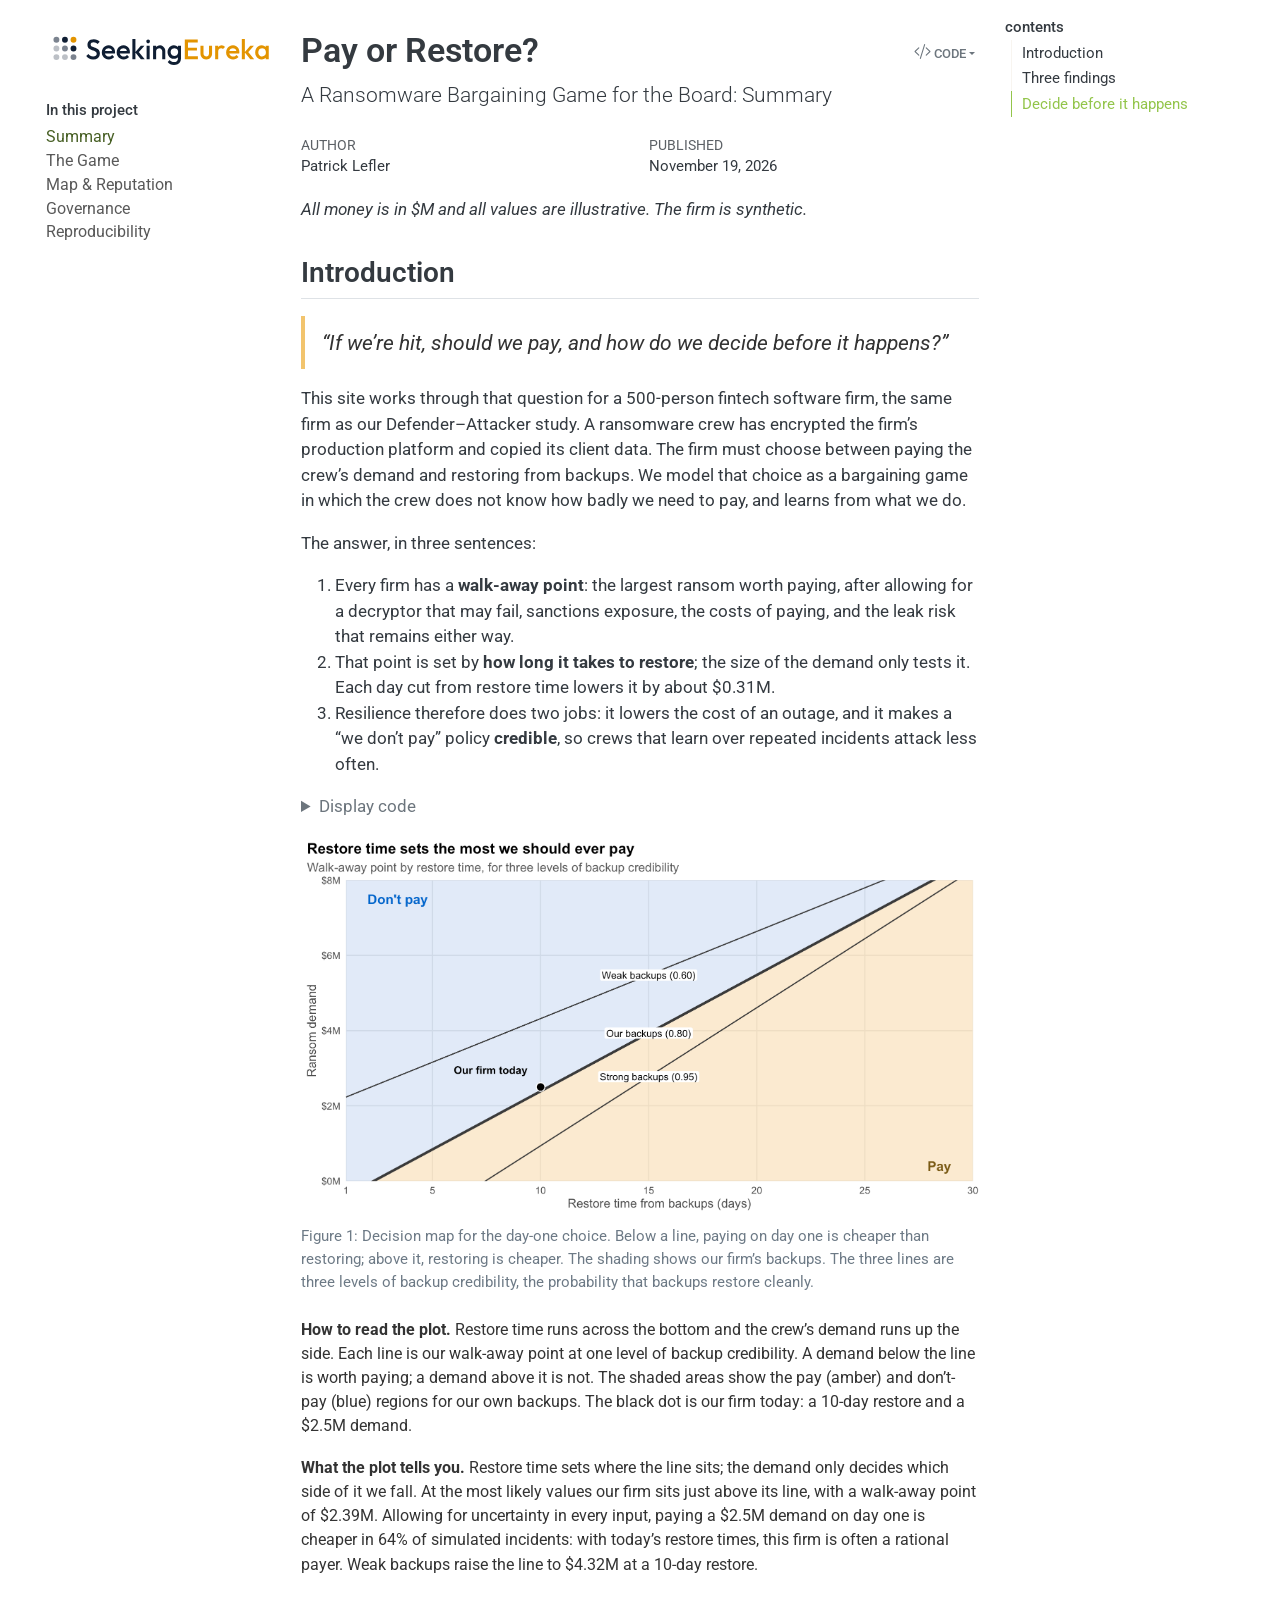
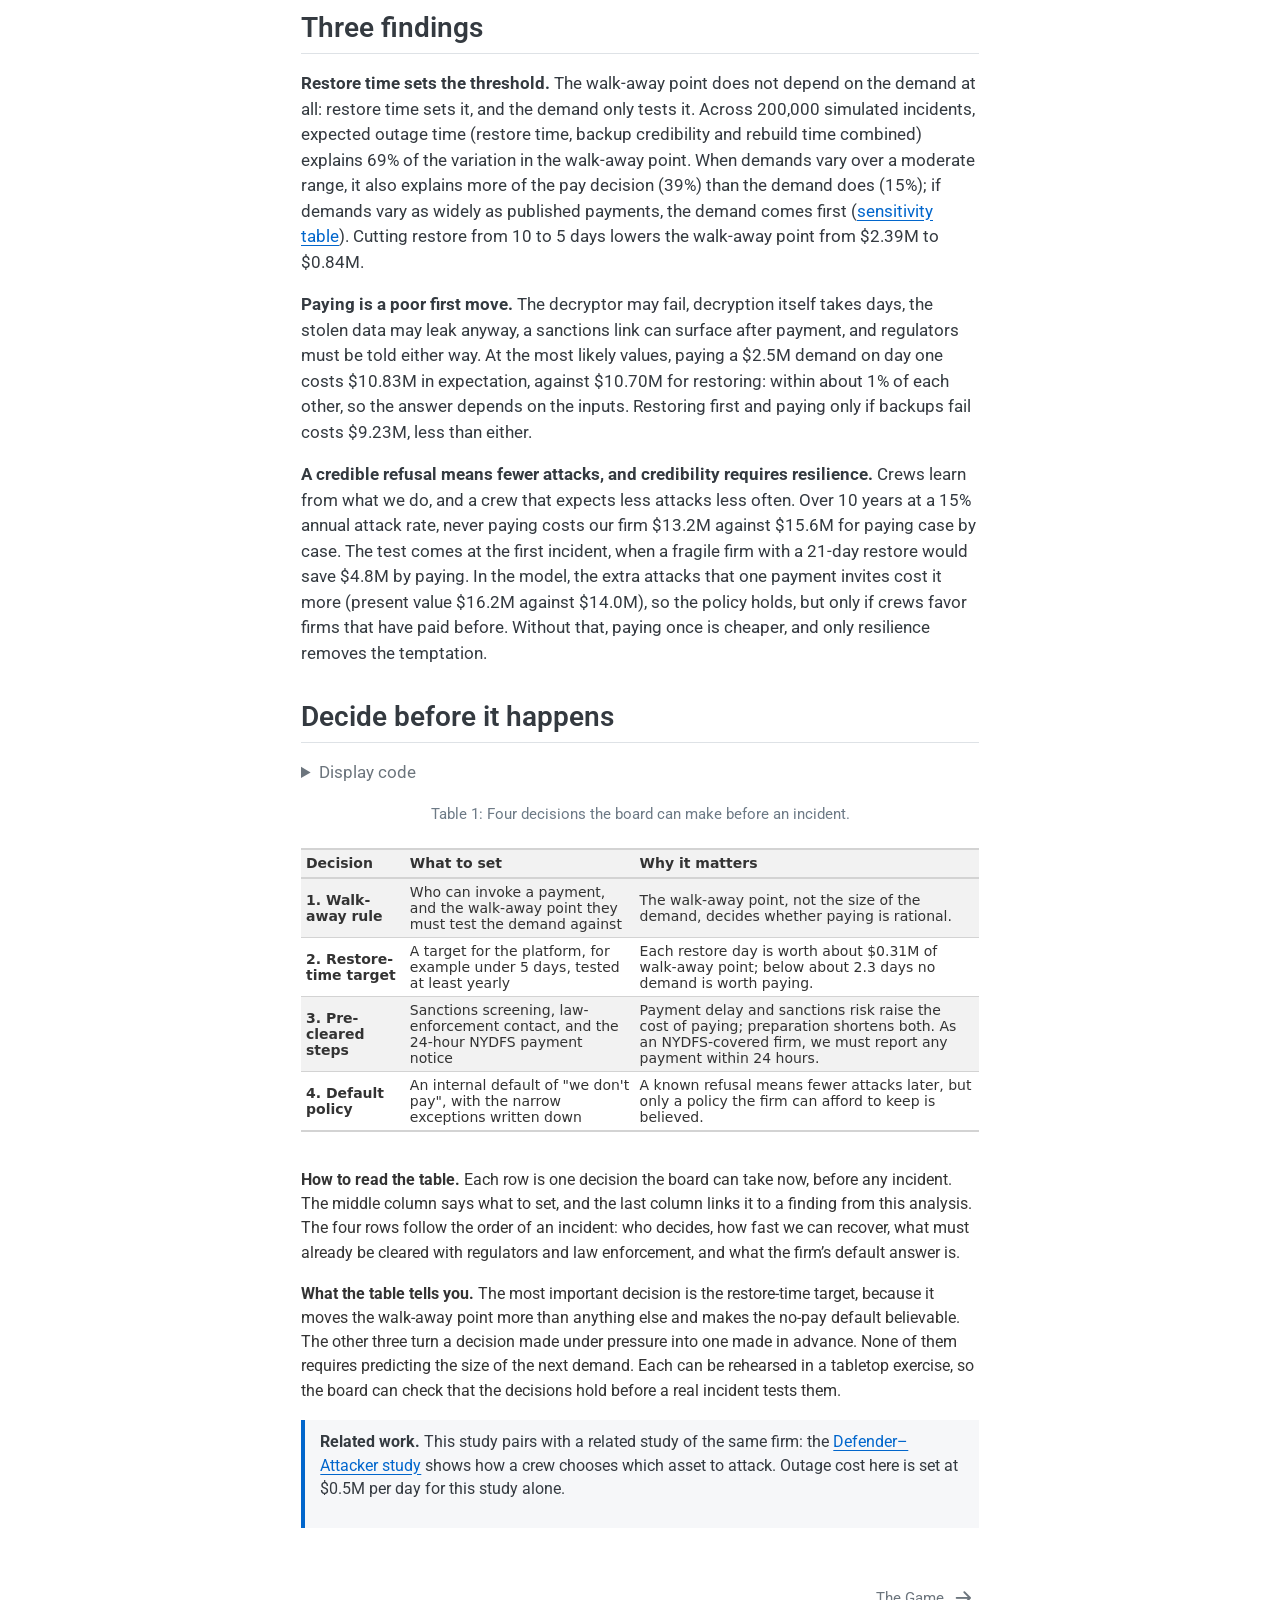
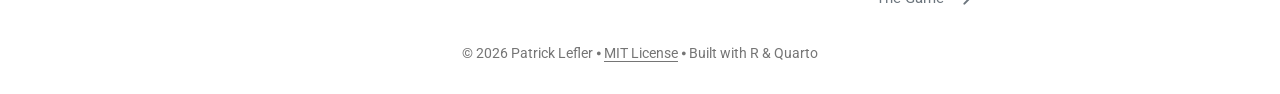
==== commit 3dc85165: "Perplexity feedback edits" ====
--- a/docs/index.html
+++ b/docs/index.html
@@ -221,8 +221,8 @@
 <p>The answer, in three sentences:</p>
 <ol type="1">
 <li>Every firm has a <strong>walk-away point</strong>: the largest ransom worth paying, after allowing for a decryptor that may fail, sanctions exposure, the costs of paying, and the leak risk that remains either way.</li>
-<li>That point is set mostly by <strong>how long it takes to restore</strong>, not by the size of the demand: each day cut from restore time lowers it by about $0.31M.</li>
-<li>Resilience therefore does two jobs: it lowers the cost of an outage, and it makes a “we don’t pay” policy <strong>credible</strong>, which crews learn over repeated incidents.</li>
+<li>That point is set by <strong>how long it takes to restore</strong>; the size of the demand only tests it. Each day cut from restore time lowers it by about $0.31M.</li>
+<li>Resilience therefore does two jobs: it lowers the cost of an outage, and it makes a “we don’t pay” policy <strong>credible</strong>, so crews that learn over repeated incidents attack less often.</li>
 </ol>
 <div class="cell">
 <details class="code-fold">
@@ -230,7 +230,7 @@
 <div class="code-copy-outer-scaffold"><div class="sourceCode cell-code" id="cb1"><pre class="sourceCode r code-with-copy"><code class="sourceCode r"><span id="cb1-1"><a href="#cb1-1" aria-hidden="true" tabindex="-1"></a>lab_x <span class="ot">&lt;-</span> <span class="dv">15</span></span>
 <span id="cb1-2"><a href="#cb1-2" aria-hidden="true" tabindex="-1"></a>labs_df <span class="ot">&lt;-</span> wa<span class="sc">$</span>boundaries <span class="sc">|&gt;</span></span>
 <span id="cb1-3"><a href="#cb1-3" aria-hidden="true" tabindex="-1"></a>  <span class="fu">filter</span>(<span class="fu">abs</span>(T_r <span class="sc">-</span> lab_x) <span class="sc">&lt;</span> <span class="fl">1e-9</span>) <span class="sc">|&gt;</span></span>
-<span id="cb1-4"><a href="#cb1-4" aria-hidden="true" tabindex="-1"></a>  <span class="fu">mutate</span>(<span class="at">label =</span> <span class="fu">c</span>(<span class="st">"Weak backups (0.60)"</span>, <span class="st">"Typical backups (0.80)"</span>, <span class="st">"Strong backups (0.95)"</span>)[<span class="fu">match</span>(b, <span class="fu">c</span>(<span class="fl">0.6</span>, <span class="fl">0.8</span>, <span class="fl">0.95</span>))])</span>
+<span id="cb1-4"><a href="#cb1-4" aria-hidden="true" tabindex="-1"></a>  <span class="fu">mutate</span>(<span class="at">label =</span> <span class="fu">c</span>(<span class="st">"Weak backups (0.60)"</span>, <span class="st">"Our backups (0.80)"</span>, <span class="st">"Strong backups (0.95)"</span>)[<span class="fu">match</span>(b, <span class="fu">c</span>(<span class="fl">0.6</span>, <span class="fl">0.8</span>, <span class="fl">0.95</span>))])</span>
 <span id="cb1-5"><a href="#cb1-5" aria-hidden="true" tabindex="-1"></a><span class="fu">decision_map</span>(wa<span class="sc">$</span>boundaries, <span class="fl">0.8</span>) <span class="sc">+</span></span>
 <span id="cb1-6"><a href="#cb1-6" aria-hidden="true" tabindex="-1"></a>  <span class="fu">geom_line</span>(<span class="at">data =</span> wa<span class="sc">$</span>boundaries, <span class="fu">aes</span>(T_r, R_star, <span class="at">group =</span> b, <span class="at">linewidth =</span> b <span class="sc">==</span> <span class="fl">0.8</span>), <span class="at">color =</span> COL_LINE) <span class="sc">+</span></span>
 <span id="cb1-7"><a href="#cb1-7" aria-hidden="true" tabindex="-1"></a>  <span class="fu">scale_linewidth_manual</span>(<span class="at">values =</span> <span class="fu">c</span>(<span class="st">`</span><span class="at">TRUE</span><span class="st">`</span> <span class="ot">=</span> <span class="fl">1.3</span>, <span class="st">`</span><span class="at">FALSE</span><span class="st">`</span> <span class="ot">=</span> <span class="fl">0.6</span>), <span class="at">guide =</span> <span class="st">"none"</span>) <span class="sc">+</span></span>
@@ -241,32 +241,32 @@
 <span id="cb1-12"><a href="#cb1-12" aria-hidden="true" tabindex="-1"></a>  <span class="fu">annotate</span>(<span class="st">"text"</span>, <span class="at">x =</span> <span class="fl">9.4</span>, <span class="at">y =</span> D_BASE <span class="sc">+</span> <span class="fl">0.45</span>, <span class="at">label =</span> <span class="st">"Our firm today"</span>, <span class="at">hjust =</span> <span class="dv">1</span>, <span class="at">fontface =</span> <span class="st">"bold"</span>, <span class="at">size =</span> <span class="dv">4</span>) <span class="sc">+</span></span>
 <span id="cb1-13"><a href="#cb1-13" aria-hidden="true" tabindex="-1"></a>  <span class="fu">annotate</span>(<span class="st">"text"</span>, <span class="at">x =</span> <span class="dv">29</span>, <span class="at">y =</span> <span class="fl">0.4</span>, <span class="at">label =</span> <span class="st">"Pay"</span>, <span class="at">hjust =</span> <span class="dv">1</span>, <span class="at">fontface =</span> <span class="st">"bold"</span>, <span class="at">color =</span> <span class="st">"#7a5a12"</span>, <span class="at">size =</span> <span class="dv">5</span>) <span class="sc">+</span></span>
 <span id="cb1-14"><a href="#cb1-14" aria-hidden="true" tabindex="-1"></a>  <span class="fu">annotate</span>(<span class="st">"text"</span>, <span class="at">x =</span> <span class="dv">2</span>, <span class="at">y =</span> <span class="fl">7.5</span>, <span class="at">label =</span> <span class="st">"Don't pay"</span>, <span class="at">hjust =</span> <span class="dv">0</span>, <span class="at">fontface =</span> <span class="st">"bold"</span>, <span class="at">color =</span> COL_NOPAY, <span class="at">size =</span> <span class="dv">5</span>) <span class="sc">+</span></span>
-<span id="cb1-15"><a href="#cb1-15" aria-hidden="true" tabindex="-1"></a>  <span class="fu">labs</span>(<span class="at">title =</span> <span class="st">"Restore time, not ransom size, decides whether paying makes sense"</span>,</span>
+<span id="cb1-15"><a href="#cb1-15" aria-hidden="true" tabindex="-1"></a>  <span class="fu">labs</span>(<span class="at">title =</span> <span class="st">"Restore time sets the most we should ever pay"</span>,</span>
 <span id="cb1-16"><a href="#cb1-16" aria-hidden="true" tabindex="-1"></a>       <span class="at">subtitle =</span> <span class="st">"Walk-away point by restore time, for three levels of backup credibility"</span>)</span></code></pre></div><button title="Copy to Clipboard" class="code-copy-button"><i class="bi"></i></button></div>
 </details>
 <div class="cell-output-display">
-<div id="fig-hero" class="quarto-float quarto-figure quarto-figure-center anchored" alt="A chart with restore time from 1 to 30 days across and ransom demand from 0 to 8 million dollars up. Three rising lines mark the walk-away point for weak, typical and strong backups. Weak backups sit highest. Our firm, at a 10-day restore and a 2.5 million dollar demand, sits just above the typical line, in the don't-pay region.">
+<div id="fig-hero" class="quarto-float quarto-figure quarto-figure-center anchored" alt="A chart with restore time from 1 to 30 days across and ransom demand from 0 to 8 million dollars up. Three rising lines mark the walk-away point for weak, our own and strong backups; weak backups sit highest. Our firm, at a 10-day restore and a $2.5M demand, sits just above its line, in the don't-pay region at the most likely input values.">
 <figure class="quarto-float quarto-float-fig figure">
 <div aria-describedby="fig-hero-caption-0ceaefa1-69ba-4598-a22c-09a6ac19f8ca">
-<a href="index_files/figure-html/fig-hero-1.png" class="lightbox" data-gallery="quarto-lightbox-gallery-1" title="Figure&nbsp;1: Decision map. Below a line, paying is cheaper than restoring; above it, restoring is cheaper. The shading shows the typical case. The three lines are three levels of backup credibility, the probability that backups restore cleanly."><img src="index_files/figure-html/fig-hero-1.png" class="img-fluid figure-img" alt="A chart with restore time from 1 to 30 days across and ransom demand from 0 to 8 million dollars up. Three rising lines mark the walk-away point for weak, typical and strong backups. Weak backups sit highest. Our firm, at a 10-day restore and a 2.5 million dollar demand, sits just above the typical line, in the don't-pay region." width="960"></a>
+<a href="index_files/figure-html/fig-hero-1.png" class="lightbox" data-gallery="quarto-lightbox-gallery-1" title="Figure&nbsp;1: Decision map for the day-one choice. Below a line, paying on day one is cheaper than restoring; above it, restoring is cheaper. The shading shows our firm’s backups. The three lines are three levels of backup credibility, the probability that backups restore cleanly."><img src="index_files/figure-html/fig-hero-1.png" class="img-fluid figure-img" alt="A chart with restore time from 1 to 30 days across and ransom demand from 0 to 8 million dollars up. Three rising lines mark the walk-away point for weak, our own and strong backups; weak backups sit highest. Our firm, at a 10-day restore and a $2.5M demand, sits just above its line, in the don't-pay region at the most likely input values." width="960"></a>
 </div>
 <figcaption class="quarto-float-caption-bottom quarto-float-caption quarto-float-fig" id="fig-hero-caption-0ceaefa1-69ba-4598-a22c-09a6ac19f8ca">
-Figure&nbsp;1: Decision map. Below a line, paying is cheaper than restoring; above it, restoring is cheaper. The shading shows the typical case. The three lines are three levels of backup credibility, the probability that backups restore cleanly.
+Figure&nbsp;1: Decision map for the day-one choice. Below a line, paying on day one is cheaper than restoring; above it, restoring is cheaper. The shading shows our firm’s backups. The three lines are three levels of backup credibility, the probability that backups restore cleanly.
 </figcaption>
 </figure>
 </div>
 </div>
 </div>
 <div class="reader-note">
-<p><strong>How to read the plot.</strong> Restore time runs across the bottom and the crew’s demand runs up the side. Each line is our walk-away point at one level of backup credibility. A demand below the line is worth paying; a demand above it is not. The shaded areas show the pay (amber) and don’t-pay (blue) regions for typical backups. The black dot is our firm today: a 10-day restore and a $2.5M demand.</p>
-<p><strong>What the plot tells you.</strong> All three lines climb steeply with restore time, so the restore time decides more than the demand does. Our firm sits just above its line: the walk-away point is $2.39M, so it should narrowly refuse. With weak backups the same firm would pay up to $4.32M, and with strong ones only up to $0.94M. Moving the dot left, by restoring faster, does more than any negotiation over the demand.</p>
+<p><strong>How to read the plot.</strong> Restore time runs across the bottom and the crew’s demand runs up the side. Each line is our walk-away point at one level of backup credibility. A demand below the line is worth paying; a demand above it is not. The shaded areas show the pay (amber) and don’t-pay (blue) regions for our own backups. The black dot is our firm today: a 10-day restore and a $2.5M demand.</p>
+<p><strong>What the plot tells you.</strong> Restore time sets where the line sits; the demand only decides which side of it we fall. At the most likely values our firm sits just above its line, with a walk-away point of $2.39M. Allowing for uncertainty in every input, paying a $2.5M demand on day one is cheaper in 64% of simulated incidents: with today’s restore times, this firm is often a rational payer. Weak backups raise the line to $4.32M at a 10-day restore.</p>
 </div>
 </section>
 <section id="three-findings" class="level2">
 <h2 class="anchored" data-anchor-id="three-findings">Three findings</h2>
-<p><strong>Restore time drives the decision.</strong> Across 200,000 simulated incidents, expected outage time explains 69% of the variation in the walk-away point. In the yes-or-no pay decision, it explains 39%, against 15% for the size of the demand. Cutting restore from 10 to 5 days lowers the walk-away point from $2.39M to $0.84M.</p>
-<p><strong>Paying is a poor fallback.</strong> The decryptor may fail, decryption itself takes days, the stolen data may leak anyway, a sanctions link can surface after payment, and regulators must be told either way. At base, paying a $2.5M demand costs $10.83M in expectation, against $10.70M for restoring. The ransom buys a shorter outage, not an end to the incident.</p>
-<p><strong>A credible refusal lowers future demands, and credibility requires resilience.</strong> Crews learn from what we do. Over 10 years at a 15% annual attack rate, never paying costs the typical firm $13.2M against $15.6M for paying case by case. But a fragile firm with a 21-day restore saves $4.8M by paying the first demand, so its “never pay” policy is unlikely to survive the first incident. Only a firm that can restore quickly can keep that promise. This result depends on crews favoring firms that have paid before, which is the model’s most important assumption.</p>
+<p><strong>Restore time sets the threshold.</strong> The walk-away point does not depend on the demand at all: restore time sets it, and the demand only tests it. Across 200,000 simulated incidents, expected outage time (restore time, backup credibility and rebuild time combined) explains 69% of the variation in the walk-away point. When demands vary over a moderate range, it also explains more of the pay decision (39%) than the demand does (15%); if demands vary as widely as published payments, the demand comes first (<a href="./governance.html#sensitivity">sensitivity table</a>). Cutting restore from 10 to 5 days lowers the walk-away point from $2.39M to $0.84M.</p>
+<p><strong>Paying is a poor first move.</strong> The decryptor may fail, decryption itself takes days, the stolen data may leak anyway, a sanctions link can surface after payment, and regulators must be told either way. At the most likely values, paying a $2.5M demand on day one costs $10.83M in expectation, against $10.70M for restoring: within about 1% of each other, so the answer depends on the inputs. Restoring first and paying only if backups fail costs $9.23M, less than either.</p>
+<p><strong>A credible refusal means fewer attacks, and credibility requires resilience.</strong> Crews learn from what we do, and a crew that expects less attacks less often. Over 10 years at a 15% annual attack rate, never paying costs our firm $13.2M against $15.6M for paying case by case. The test comes at the first incident, when a fragile firm with a 21-day restore would save $4.8M by paying. In the model, the extra attacks that one payment invites cost it more (present value $16.2M against $14.0M), so the policy holds, but only if crews favor firms that have paid before. Without that, paying once is cheaper, and only resilience removes the temptation.</p>
 </section>
 <section id="decide-before-it-happens" class="level2">
 <h2 class="anchored" data-anchor-id="decide-before-it-happens">Decide before it happens</h2>
@@ -280,9 +280,9 @@
 <span id="cb2-5"><a href="#cb2-5" aria-hidden="true" tabindex="-1"></a>  <span class="st">"2. Restore-time target"</span>, <span class="st">"A target for the platform, for example under 5 days, tested at least yearly"</span>,</span>
 <span id="cb2-6"><a href="#cb2-6" aria-hidden="true" tabindex="-1"></a>    <span class="fu">paste0</span>(<span class="st">"Each restore day is worth about "</span>, <span class="fu">fmt_m</span>(wa<span class="sc">$</span>slope, <span class="dv">2</span>), <span class="st">" of walk-away point; below about "</span>, <span class="fu">fmt_num</span>(wa<span class="sc">$</span>T0, <span class="dv">1</span>), <span class="st">" days no demand is worth paying."</span>),</span>
 <span id="cb2-7"><a href="#cb2-7" aria-hidden="true" tabindex="-1"></a>  <span class="st">"3. Pre-cleared steps"</span>, <span class="st">"Sanctions screening, law-enforcement contact, and the 24-hour NYDFS payment notice"</span>,</span>
-<span id="cb2-8"><a href="#cb2-8" aria-hidden="true" tabindex="-1"></a>    <span class="st">"Payment delay and sanctions risk raise the cost of paying; preparation shortens both."</span>,</span>
+<span id="cb2-8"><a href="#cb2-8" aria-hidden="true" tabindex="-1"></a>    <span class="st">"Payment delay and sanctions risk raise the cost of paying; preparation shortens both. As an NYDFS-covered firm, we must report any payment within 24 hours."</span>,</span>
 <span id="cb2-9"><a href="#cb2-9" aria-hidden="true" tabindex="-1"></a>  <span class="st">"4. Default policy"</span>, <span class="st">"An internal default of </span><span class="sc">\"</span><span class="st">we don't pay</span><span class="sc">\"</span><span class="st">, with the narrow exceptions written down"</span>,</span>
-<span id="cb2-10"><a href="#cb2-10" aria-hidden="true" tabindex="-1"></a>    <span class="st">"A refusal lowers the next demand, but only a policy the firm can afford to keep is believed."</span></span>
+<span id="cb2-10"><a href="#cb2-10" aria-hidden="true" tabindex="-1"></a>    <span class="st">"A known refusal means fewer attacks later, but only a policy the firm can afford to keep is believed."</span></span>
 <span id="cb2-11"><a href="#cb2-11" aria-hidden="true" tabindex="-1"></a>) <span class="sc">|&gt;</span></span>
 <span id="cb2-12"><a href="#cb2-12" aria-hidden="true" tabindex="-1"></a>  <span class="fu">gt</span>() <span class="sc">|&gt;</span></span>
 <span id="cb2-13"><a href="#cb2-13" aria-hidden="true" tabindex="-1"></a>  <span class="fu">cols_width</span>(Decision <span class="sc">~</span> <span class="fu">px</span>(<span class="dv">180</span>)) <span class="sc">|&gt;</span></span>
@@ -296,23 +296,23 @@
 </figcaption>
 <div aria-describedby="tbl-policy-caption-0ceaefa1-69ba-4598-a22c-09a6ac19f8ca">
 <div class="cell-output-display">
-<div id="gxgrrjottg" style="padding-left:0px;padding-right:0px;padding-top:10px;padding-bottom:10px;overflow-x:auto;overflow-y:auto;width:auto;height:auto;">
-<style>#gxgrrjottg table {
+<div id="gckwyvqfcc" style="padding-left:0px;padding-right:0px;padding-top:10px;padding-bottom:10px;overflow-x:auto;overflow-y:auto;width:auto;height:auto;">
+<style>#gckwyvqfcc table {
   font-family: system-ui, 'Segoe UI', Roboto, Helvetica, Arial, sans-serif, 'Apple Color Emoji', 'Segoe UI Emoji', 'Segoe UI Symbol', 'Noto Color Emoji';
   -webkit-font-smoothing: antialiased;
   -moz-osx-font-smoothing: grayscale;
 }
 
-#gxgrrjottg thead, #gxgrrjottg tbody, #gxgrrjottg tfoot, #gxgrrjottg tr, #gxgrrjottg td, #gxgrrjottg th {
+#gckwyvqfcc thead, #gckwyvqfcc tbody, #gckwyvqfcc tfoot, #gckwyvqfcc tr, #gckwyvqfcc td, #gckwyvqfcc th {
   border-style: none;
 }
 
-#gxgrrjottg p {
+#gckwyvqfcc p {
   margin: 0;
   padding: 0;
 }
 
-#gxgrrjottg .gt_table {
+#gckwyvqfcc .gt_table {
   display: table;
   border-collapse: collapse;
   line-height: normal;
@@ -338,12 +338,12 @@
   border-left-color: #D3D3D3;
 }
 
-#gxgrrjottg .gt_caption {
+#gckwyvqfcc .gt_caption {
   padding-top: 4px;
   padding-bottom: 4px;
 }
 
-#gxgrrjottg .gt_title {
+#gckwyvqfcc .gt_title {
   color: #333333;
   font-size: 125%;
   font-weight: initial;
@@ -355,7 +355,7 @@
   border-bottom-width: 0;
 }
 
-#gxgrrjottg .gt_subtitle {
+#gckwyvqfcc .gt_subtitle {
   color: #333333;
   font-size: 85%;
   font-weight: initial;
@@ -367,7 +367,7 @@
   border-top-width: 0;
 }
 
-#gxgrrjottg .gt_heading {
+#gckwyvqfcc .gt_heading {
   background-color: #FFFFFF;
   text-align: left;
   border-bottom-color: #FFFFFF;
@@ -379,13 +379,13 @@
   border-right-color: #D3D3D3;
 }
 
-#gxgrrjottg .gt_bottom_border {
+#gckwyvqfcc .gt_bottom_border {
   border-bottom-style: solid;
   border-bottom-width: 2px;
   border-bottom-color: #D3D3D3;
 }
 
-#gxgrrjottg .gt_col_headings {
+#gckwyvqfcc .gt_col_headings {
   border-top-style: solid;
   border-top-width: 2px;
   border-top-color: #D3D3D3;
@@ -400,7 +400,7 @@
   border-right-color: #D3D3D3;
 }
 
-#gxgrrjottg .gt_col_heading {
+#gckwyvqfcc .gt_col_heading {
   color: #333333;
   background-color: #F2F2F2;
   font-size: 100%;
@@ -420,7 +420,7 @@
   overflow-x: hidden;
 }
 
-#gxgrrjottg .gt_column_spanner_outer {
+#gckwyvqfcc .gt_column_spanner_outer {
   color: #333333;
   background-color: #F2F2F2;
   font-size: 100%;
@@ -432,15 +432,15 @@
   padding-right: 4px;
 }
 
-#gxgrrjottg .gt_column_spanner_outer:first-child {
+#gckwyvqfcc .gt_column_spanner_outer:first-child {
   padding-left: 0;
 }
 
-#gxgrrjottg .gt_column_spanner_outer:last-child {
+#gckwyvqfcc .gt_column_spanner_outer:last-child {
   padding-right: 0;
 }
 
-#gxgrrjottg .gt_column_spanner {
+#gckwyvqfcc .gt_column_spanner {
   border-bottom-style: solid;
   border-bottom-width: 2px;
   border-bottom-color: #D3D3D3;
@@ -452,11 +452,11 @@
   width: 100%;
 }
 
-#gxgrrjottg .gt_spanner_row {
+#gckwyvqfcc .gt_spanner_row {
   border-bottom-style: hidden;
 }
 
-#gxgrrjottg .gt_group_heading {
+#gckwyvqfcc .gt_group_heading {
   padding-top: 8px;
   padding-bottom: 8px;
   padding-left: 5px;
@@ -482,7 +482,7 @@
   text-align: left;
 }
 
-#gxgrrjottg .gt_empty_group_heading {
+#gckwyvqfcc .gt_empty_group_heading {
   padding: 0.5px;
   color: #333333;
   background-color: #FFFFFF;
@@ -497,15 +497,15 @@
   vertical-align: middle;
 }
 
-#gxgrrjottg .gt_from_md > :first-child {
+#gckwyvqfcc .gt_from_md > :first-child {
   margin-top: 0;
 }
 
-#gxgrrjottg .gt_from_md > :last-child {
+#gckwyvqfcc .gt_from_md > :last-child {
   margin-bottom: 0;
 }
 
-#gxgrrjottg .gt_row {
+#gckwyvqfcc .gt_row {
   padding-top: 5px;
   padding-bottom: 5px;
   padding-left: 5px;
@@ -524,7 +524,7 @@
   overflow-x: hidden;
 }
 
-#gxgrrjottg .gt_stub {
+#gckwyvqfcc .gt_stub {
   color: #333333;
   background-color: #FFFFFF;
   font-size: 100%;
@@ -537,7 +537,7 @@
   padding-right: 5px;
 }
 
-#gxgrrjottg .gt_stub_row_group {
+#gckwyvqfcc .gt_stub_row_group {
   color: #333333;
   background-color: #FFFFFF;
   font-size: 100%;
@@ -551,15 +551,15 @@
   vertical-align: top;
 }
 
-#gxgrrjottg .gt_row_group_first td {
+#gckwyvqfcc .gt_row_group_first td {
   border-top-width: 2px;
 }
 
-#gxgrrjottg .gt_row_group_first th {
+#gckwyvqfcc .gt_row_group_first th {
   border-top-width: 2px;
 }
 
-#gxgrrjottg .gt_summary_row {
+#gckwyvqfcc .gt_summary_row {
   color: #333333;
   background-color: #FFFFFF;
   text-transform: inherit;
@@ -569,16 +569,16 @@
   padding-right: 5px;
 }
 
-#gxgrrjottg .gt_first_summary_row {
+#gckwyvqfcc .gt_first_summary_row {
   border-top-style: solid;
   border-top-color: #D3D3D3;
 }
 
-#gxgrrjottg .gt_first_summary_row.thick {
+#gckwyvqfcc .gt_first_summary_row.thick {
   border-top-width: 2px;
 }
 
-#gxgrrjottg .gt_last_summary_row {
+#gckwyvqfcc .gt_last_summary_row {
   padding-top: 8px;
   padding-bottom: 8px;
   padding-left: 5px;
@@ -588,7 +588,7 @@
   border-bottom-color: #D3D3D3;
 }
 
-#gxgrrjottg .gt_grand_summary_row {
+#gckwyvqfcc .gt_grand_summary_row {
   color: #333333;
   background-color: #FFFFFF;
   text-transform: inherit;
@@ -598,7 +598,7 @@
   padding-right: 5px;
 }
 
-#gxgrrjottg .gt_first_grand_summary_row {
+#gckwyvqfcc .gt_first_grand_summary_row {
   padding-top: 8px;
   padding-bottom: 8px;
   padding-left: 5px;
@@ -608,7 +608,7 @@
   border-top-color: #D3D3D3;
 }
 
-#gxgrrjottg .gt_last_grand_summary_row_top {
+#gckwyvqfcc .gt_last_grand_summary_row_top {
   padding-top: 8px;
   padding-bottom: 8px;
   padding-left: 5px;
@@ -618,11 +618,11 @@
   border-bottom-color: #D3D3D3;
 }
 
-#gxgrrjottg .gt_striped {
+#gckwyvqfcc .gt_striped {
   background-color: rgba(128, 128, 128, 0.05);
 }
 
-#gxgrrjottg .gt_table_body {
+#gckwyvqfcc .gt_table_body {
   border-top-style: solid;
   border-top-width: 2px;
   border-top-color: #D3D3D3;
@@ -631,7 +631,7 @@
   border-bottom-color: #D3D3D3;
 }
 
-#gxgrrjottg .gt_footnotes {
+#gckwyvqfcc .gt_footnotes {
   color: #333333;
   background-color: #FFFFFF;
   border-bottom-style: none;
@@ -645,7 +645,7 @@
   border-right-color: #D3D3D3;
 }
 
-#gxgrrjottg .gt_footnote {
+#gckwyvqfcc .gt_footnote {
   margin: 0px;
   font-size: 90%;
   padding-top: 4px;
@@ -654,7 +654,7 @@
   padding-right: 5px;
 }
 
-#gxgrrjottg .gt_sourcenotes {
+#gckwyvqfcc .gt_sourcenotes {
   color: #333333;
   background-color: #FFFFFF;
   border-bottom-style: none;
@@ -668,7 +668,7 @@
   border-right-color: #D3D3D3;
 }
 
-#gxgrrjottg .gt_sourcenote {
+#gckwyvqfcc .gt_sourcenote {
   font-size: 90%;
   padding-top: 4px;
   padding-bottom: 4px;
@@ -676,72 +676,72 @@
   padding-right: 5px;
 }
 
-#gxgrrjottg .gt_left {
+#gckwyvqfcc .gt_left {
   text-align: left;
 }
 
-#gxgrrjottg .gt_center {
+#gckwyvqfcc .gt_center {
   text-align: center;
 }
 
-#gxgrrjottg .gt_right {
+#gckwyvqfcc .gt_right {
   text-align: right;
   font-variant-numeric: tabular-nums;
 }
 
-#gxgrrjottg .gt_font_normal {
+#gckwyvqfcc .gt_font_normal {
   font-weight: normal;
 }
 
-#gxgrrjottg .gt_font_bold {
+#gckwyvqfcc .gt_font_bold {
   font-weight: bold;
 }
 
-#gxgrrjottg .gt_font_italic {
+#gckwyvqfcc .gt_font_italic {
   font-style: italic;
 }
 
-#gxgrrjottg .gt_super {
+#gckwyvqfcc .gt_super {
   font-size: 65%;
 }
 
-#gxgrrjottg .gt_footnote_marks {
+#gckwyvqfcc .gt_footnote_marks {
   font-size: 75%;
   vertical-align: 0.4em;
   position: initial;
 }
 
-#gxgrrjottg .gt_asterisk {
+#gckwyvqfcc .gt_asterisk {
   font-size: 100%;
   vertical-align: 0;
 }
 
-#gxgrrjottg .gt_indent_1 {
+#gckwyvqfcc .gt_indent_1 {
   text-indent: 5px;
 }
 
-#gxgrrjottg .gt_indent_2 {
+#gckwyvqfcc .gt_indent_2 {
   text-indent: 10px;
 }
 
-#gxgrrjottg .gt_indent_3 {
+#gckwyvqfcc .gt_indent_3 {
   text-indent: 15px;
 }
 
-#gxgrrjottg .gt_indent_4 {
+#gckwyvqfcc .gt_indent_4 {
   text-indent: 20px;
 }
 
-#gxgrrjottg .gt_indent_5 {
+#gckwyvqfcc .gt_indent_5 {
   text-indent: 25px;
 }
 
-#gxgrrjottg .katex-display {
+#gckwyvqfcc .katex-display {
   display: inline-flex !important;
   margin-bottom: 0.75em !important;
 }
 
-#gxgrrjottg div.Reactable > div.rt-table > div.rt-thead > div.rt-tr.rt-tr-group-header > div.rt-th-group:after {
+#gckwyvqfcc div.Reactable > div.rt-table > div.rt-thead > div.rt-tr.rt-tr-group-header > div.rt-th-group:after {
   height: 0px !important;
 }
 </style>
@@ -768,12 +768,12 @@
 <tr class="odd">
 <td class="gt_row gt_left" headers="Decision" style="font-weight: bold">3. Pre-cleared steps</td>
 <td class="gt_row gt_left" headers="What to set">Sanctions screening, law-enforcement contact, and the 24-hour NYDFS payment notice</td>
-<td class="gt_row gt_left" headers="Why it matters">Payment delay and sanctions risk raise the cost of paying; preparation shortens both.</td>
+<td class="gt_row gt_left" headers="Why it matters">Payment delay and sanctions risk raise the cost of paying; preparation shortens both. As an NYDFS-covered firm, we must report any payment within 24 hours.</td>
 </tr>
 <tr class="even">
 <td class="gt_row gt_left" headers="Decision" style="font-weight: bold">4. Default policy</td>
 <td class="gt_row gt_left" headers="What to set">An internal default of "we don't pay", with the narrow exceptions written down</td>
-<td class="gt_row gt_left" headers="Why it matters">A refusal lowers the next demand, but only a policy the firm can afford to keep is believed.</td>
+<td class="gt_row gt_left" headers="Why it matters">A known refusal means fewer attacks later, but only a policy the firm can afford to keep is believed.</td>
 </tr>
 </tbody>
 </table>
@@ -789,7 +789,7 @@
 <p><strong>What the table tells you.</strong> The most important decision is the restore-time target, because it moves the walk-away point more than anything else and makes the no-pay default believable. The other three turn a decision made under pressure into one made in advance. None of them requires predicting the size of the next demand. Each can be rehearsed in a tabletop exercise, so the board can check that the decisions hold before a real incident tests them.</p>
 </div>
 <div class="side-note">
-<p><strong>Related work.</strong> This study pairs with two others on the same firm. The <a href="https://patrick-lefler.com/rQuarto_defender_attacker_game_theory_2026-11-05/">Defender–Attacker study</a> shows how a crew chooses which asset to attack. The ransomware fund-operations study covers the cost of an outage in more detail. Outage cost here is set at $0.5M per day for this study alone.</p>
+<p><strong>Related work.</strong> This study pairs with a related study of the same firm: the <a href="https://patrick-lefler.com/defender-attacker-game-theory/">Defender–Attacker study</a> shows how a crew chooses which asset to attack. Outage cost here is set at $0.5M per day for this study alone.</p>
 </div>
 
 
@@ -1279,92 +1279,95 @@
 <span id="cb3-19"><a href="#cb3-19" aria-hidden="true" tabindex="-1"></a>fr <span class="ot">&lt;-</span> wa<span class="sc">$</span>profiles <span class="sc">|&gt;</span> <span class="fu">filter</span>(profile <span class="sc">==</span> <span class="st">"fragile"</span>)</span>
 <span id="cb3-20"><a href="#cb3-20" aria-hidden="true" tabindex="-1"></a>ref <span class="ot">&lt;-</span> wa<span class="sc">$</span>ref</span>
 <span id="cb3-21"><a href="#cb3-21" aria-hidden="true" tabindex="-1"></a>R_of <span class="ot">&lt;-</span> \(cs) ref<span class="sc">$</span>R_star[ref<span class="sc">$</span>case <span class="sc">==</span> cs]</span>
-<span id="cb3-22"><a href="#cb3-22" aria-hidden="true" tabindex="-1"></a><span class="in">```</span></span>
-<span id="cb3-23"><a href="#cb3-23" aria-hidden="true" tabindex="-1"></a></span>
-<span id="cb3-24"><a href="#cb3-24" aria-hidden="true" tabindex="-1"></a>*All money is in $M and all values are illustrative. The firm is synthetic.*</span>
-<span id="cb3-25"><a href="#cb3-25" aria-hidden="true" tabindex="-1"></a></span>
-<span id="cb3-26"><a href="#cb3-26" aria-hidden="true" tabindex="-1"></a><span class="fu">## Introduction</span></span>
-<span id="cb3-27"><a href="#cb3-27" aria-hidden="true" tabindex="-1"></a></span>
-<span id="cb3-28"><a href="#cb3-28" aria-hidden="true" tabindex="-1"></a>::: {.board-question}</span>
-<span id="cb3-29"><a href="#cb3-29" aria-hidden="true" tabindex="-1"></a><span class="at">&gt; "If we're hit, should we pay, and how do we decide before it happens?"</span></span>
-<span id="cb3-30"><a href="#cb3-30" aria-hidden="true" tabindex="-1"></a><span class="at">:::</span></span>
-<span id="cb3-31"><a href="#cb3-31" aria-hidden="true" tabindex="-1"></a></span>
-<span id="cb3-32"><a href="#cb3-32" aria-hidden="true" tabindex="-1"></a>This site works through that question for a 500-person fintech software firm, the same firm as our Defender–Attacker study. A ransomware crew has encrypted the firm's production platform and copied its client data. The firm must choose between paying the crew's demand and restoring from backups. We model that choice as a bargaining game in which the crew does not know how badly we need to pay, and learns from what we do.</span>
-<span id="cb3-33"><a href="#cb3-33" aria-hidden="true" tabindex="-1"></a></span>
-<span id="cb3-34"><a href="#cb3-34" aria-hidden="true" tabindex="-1"></a>The answer, in three sentences:</span>
-<span id="cb3-35"><a href="#cb3-35" aria-hidden="true" tabindex="-1"></a></span>
-<span id="cb3-36"><a href="#cb3-36" aria-hidden="true" tabindex="-1"></a><span class="ss">1. </span>Every firm has a **walk-away point**: the largest ransom worth paying, after allowing for a decryptor that may fail, sanctions exposure, the costs of paying, and the leak risk that remains either way.</span>
-<span id="cb3-37"><a href="#cb3-37" aria-hidden="true" tabindex="-1"></a><span class="ss">2. </span>That point is set mostly by **how long it takes to restore**, not by the size of the demand: each day cut from restore time lowers it by about <span class="in">`r fmt_m(wa$slope, 2)`</span>.</span>
-<span id="cb3-38"><a href="#cb3-38" aria-hidden="true" tabindex="-1"></a><span class="ss">3. </span>Resilience therefore does two jobs: it lowers the cost of an outage, and it makes a "we don't pay" policy **credible**, which crews learn over repeated incidents.</span>
-<span id="cb3-39"><a href="#cb3-39" aria-hidden="true" tabindex="-1"></a></span>
-<span id="cb3-42"><a href="#cb3-42" aria-hidden="true" tabindex="-1"></a><span class="in">```{r}</span></span>
-<span id="cb3-43"><a href="#cb3-43" aria-hidden="true" tabindex="-1"></a><span class="co">#| label: fig-hero</span></span>
-<span id="cb3-44"><a href="#cb3-44" aria-hidden="true" tabindex="-1"></a><span class="co">#| fig-cap: "Decision map. Below a line, paying is cheaper than restoring; above it, restoring is cheaper. The shading shows the typical case. The three lines are three levels of backup credibility, the probability that backups restore cleanly."</span></span>
-<span id="cb3-45"><a href="#cb3-45" aria-hidden="true" tabindex="-1"></a><span class="co">#| fig-alt: "A chart with restore time from 1 to 30 days across and ransom demand from 0 to 8 million dollars up. Three rising lines mark the walk-away point for weak, typical and strong backups. Weak backups sit highest. Our firm, at a 10-day restore and a 2.5 million dollar demand, sits just above the typical line, in the don't-pay region."</span></span>
-<span id="cb3-46"><a href="#cb3-46" aria-hidden="true" tabindex="-1"></a><span class="co">#| fig-height: 5.6</span></span>
-<span id="cb3-47"><a href="#cb3-47" aria-hidden="true" tabindex="-1"></a>lab_x <span class="ot">&lt;-</span> <span class="dv">15</span></span>
-<span id="cb3-48"><a href="#cb3-48" aria-hidden="true" tabindex="-1"></a>labs_df <span class="ot">&lt;-</span> wa<span class="sc">$</span>boundaries <span class="sc">|&gt;</span></span>
-<span id="cb3-49"><a href="#cb3-49" aria-hidden="true" tabindex="-1"></a>  <span class="fu">filter</span>(<span class="fu">abs</span>(T_r <span class="sc">-</span> lab_x) <span class="sc">&lt;</span> <span class="fl">1e-9</span>) <span class="sc">|&gt;</span></span>
-<span id="cb3-50"><a href="#cb3-50" aria-hidden="true" tabindex="-1"></a>  <span class="fu">mutate</span>(<span class="at">label =</span> <span class="fu">c</span>(<span class="st">"Weak backups (0.60)"</span>, <span class="st">"Typical backups (0.80)"</span>, <span class="st">"Strong backups (0.95)"</span>)[<span class="fu">match</span>(b, <span class="fu">c</span>(<span class="fl">0.6</span>, <span class="fl">0.8</span>, <span class="fl">0.95</span>))])</span>
-<span id="cb3-51"><a href="#cb3-51" aria-hidden="true" tabindex="-1"></a><span class="fu">decision_map</span>(wa<span class="sc">$</span>boundaries, <span class="fl">0.8</span>) <span class="sc">+</span></span>
-<span id="cb3-52"><a href="#cb3-52" aria-hidden="true" tabindex="-1"></a>  <span class="fu">geom_line</span>(<span class="at">data =</span> wa<span class="sc">$</span>boundaries, <span class="fu">aes</span>(T_r, R_star, <span class="at">group =</span> b, <span class="at">linewidth =</span> b <span class="sc">==</span> <span class="fl">0.8</span>), <span class="at">color =</span> COL_LINE) <span class="sc">+</span></span>
-<span id="cb3-53"><a href="#cb3-53" aria-hidden="true" tabindex="-1"></a>  <span class="fu">scale_linewidth_manual</span>(<span class="at">values =</span> <span class="fu">c</span>(<span class="st">`</span><span class="at">TRUE</span><span class="st">`</span> <span class="ot">=</span> <span class="fl">1.3</span>, <span class="st">`</span><span class="at">FALSE</span><span class="st">`</span> <span class="ot">=</span> <span class="fl">0.6</span>), <span class="at">guide =</span> <span class="st">"none"</span>) <span class="sc">+</span></span>
-<span id="cb3-54"><a href="#cb3-54" aria-hidden="true" tabindex="-1"></a>  <span class="fu">geom_label</span>(<span class="at">data =</span> labs_df, <span class="fu">aes</span>(T_r, R_star, <span class="at">label =</span> label), <span class="at">fill =</span> <span class="st">"white"</span>, <span class="at">label.size =</span> <span class="dv">0</span>,</span>
-<span id="cb3-55"><a href="#cb3-55" aria-hidden="true" tabindex="-1"></a>             <span class="at">size =</span> <span class="fl">3.7</span>, <span class="at">label.padding =</span> <span class="fu">unit</span>(<span class="fl">0.15</span>, <span class="st">"lines"</span>)) <span class="sc">+</span></span>
-<span id="cb3-56"><a href="#cb3-56" aria-hidden="true" tabindex="-1"></a>  <span class="fu">annotate</span>(<span class="st">"point"</span>, <span class="at">x =</span> <span class="dv">10</span>, <span class="at">y =</span> D_BASE, <span class="at">size =</span> <span class="dv">4</span>, <span class="at">color =</span> <span class="st">"white"</span>) <span class="sc">+</span></span>
-<span id="cb3-57"><a href="#cb3-57" aria-hidden="true" tabindex="-1"></a>  <span class="fu">annotate</span>(<span class="st">"point"</span>, <span class="at">x =</span> <span class="dv">10</span>, <span class="at">y =</span> D_BASE, <span class="at">size =</span> <span class="dv">3</span>) <span class="sc">+</span></span>
-<span id="cb3-58"><a href="#cb3-58" aria-hidden="true" tabindex="-1"></a>  <span class="fu">annotate</span>(<span class="st">"text"</span>, <span class="at">x =</span> <span class="fl">9.4</span>, <span class="at">y =</span> D_BASE <span class="sc">+</span> <span class="fl">0.45</span>, <span class="at">label =</span> <span class="st">"Our firm today"</span>, <span class="at">hjust =</span> <span class="dv">1</span>, <span class="at">fontface =</span> <span class="st">"bold"</span>, <span class="at">size =</span> <span class="dv">4</span>) <span class="sc">+</span></span>
-<span id="cb3-59"><a href="#cb3-59" aria-hidden="true" tabindex="-1"></a>  <span class="fu">annotate</span>(<span class="st">"text"</span>, <span class="at">x =</span> <span class="dv">29</span>, <span class="at">y =</span> <span class="fl">0.4</span>, <span class="at">label =</span> <span class="st">"Pay"</span>, <span class="at">hjust =</span> <span class="dv">1</span>, <span class="at">fontface =</span> <span class="st">"bold"</span>, <span class="at">color =</span> <span class="st">"#7a5a12"</span>, <span class="at">size =</span> <span class="dv">5</span>) <span class="sc">+</span></span>
-<span id="cb3-60"><a href="#cb3-60" aria-hidden="true" tabindex="-1"></a>  <span class="fu">annotate</span>(<span class="st">"text"</span>, <span class="at">x =</span> <span class="dv">2</span>, <span class="at">y =</span> <span class="fl">7.5</span>, <span class="at">label =</span> <span class="st">"Don't pay"</span>, <span class="at">hjust =</span> <span class="dv">0</span>, <span class="at">fontface =</span> <span class="st">"bold"</span>, <span class="at">color =</span> COL_NOPAY, <span class="at">size =</span> <span class="dv">5</span>) <span class="sc">+</span></span>
-<span id="cb3-61"><a href="#cb3-61" aria-hidden="true" tabindex="-1"></a>  <span class="fu">labs</span>(<span class="at">title =</span> <span class="st">"Restore time, not ransom size, decides whether paying makes sense"</span>,</span>
-<span id="cb3-62"><a href="#cb3-62" aria-hidden="true" tabindex="-1"></a>       <span class="at">subtitle =</span> <span class="st">"Walk-away point by restore time, for three levels of backup credibility"</span>)</span>
-<span id="cb3-63"><a href="#cb3-63" aria-hidden="true" tabindex="-1"></a><span class="in">```</span></span>
-<span id="cb3-64"><a href="#cb3-64" aria-hidden="true" tabindex="-1"></a></span>
-<span id="cb3-65"><a href="#cb3-65" aria-hidden="true" tabindex="-1"></a>::: {.reader-note}</span>
-<span id="cb3-66"><a href="#cb3-66" aria-hidden="true" tabindex="-1"></a>**How to read the plot.** Restore time runs across the bottom and the crew's demand runs up the side. Each line is our walk-away point at one level of backup credibility. A demand below the line is worth paying; a demand above it is not. The shaded areas show the pay (amber) and don't-pay (blue) regions for typical backups. The black dot is our firm today: a 10-day restore and a <span class="in">`r fmt_m(D_BASE)`</span> demand.</span>
+<span id="cb3-22"><a href="#cb3-22" aria-hidden="true" tabindex="-1"></a>dv <span class="ot">&lt;-</span> rep<span class="sc">$</span>deviation</span>
+<span id="cb3-23"><a href="#cb3-23" aria-hidden="true" tabindex="-1"></a>pv_of <span class="ot">&lt;-</span> \(e, f, pol) dv<span class="sc">$</span>cost_10y_pv[dv<span class="sc">$</span>eta <span class="sc">==</span> e <span class="sc">&amp;</span> dv<span class="sc">$</span>firm <span class="sc">==</span> f <span class="sc">&amp;</span> dv<span class="sc">$</span>policy <span class="sc">==</span> pol]</span>
+<span id="cb3-24"><a href="#cb3-24" aria-hidden="true" tabindex="-1"></a>eta_b <span class="ot">&lt;-</span> P<span class="sc">$</span>reputation<span class="sc">$</span>eta_base</span>
+<span id="cb3-25"><a href="#cb3-25" aria-hidden="true" tabindex="-1"></a><span class="in">```</span></span>
+<span id="cb3-26"><a href="#cb3-26" aria-hidden="true" tabindex="-1"></a></span>
+<span id="cb3-27"><a href="#cb3-27" aria-hidden="true" tabindex="-1"></a>*All money is in $M and all values are illustrative. The firm is synthetic.*</span>
+<span id="cb3-28"><a href="#cb3-28" aria-hidden="true" tabindex="-1"></a></span>
+<span id="cb3-29"><a href="#cb3-29" aria-hidden="true" tabindex="-1"></a><span class="fu">## Introduction</span></span>
+<span id="cb3-30"><a href="#cb3-30" aria-hidden="true" tabindex="-1"></a></span>
+<span id="cb3-31"><a href="#cb3-31" aria-hidden="true" tabindex="-1"></a>::: {.board-question}</span>
+<span id="cb3-32"><a href="#cb3-32" aria-hidden="true" tabindex="-1"></a><span class="at">&gt; "If we're hit, should we pay, and how do we decide before it happens?"</span></span>
+<span id="cb3-33"><a href="#cb3-33" aria-hidden="true" tabindex="-1"></a><span class="at">:::</span></span>
+<span id="cb3-34"><a href="#cb3-34" aria-hidden="true" tabindex="-1"></a></span>
+<span id="cb3-35"><a href="#cb3-35" aria-hidden="true" tabindex="-1"></a>This site works through that question for a 500-person fintech software firm, the same firm as our Defender–Attacker study. A ransomware crew has encrypted the firm's production platform and copied its client data. The firm must choose between paying the crew's demand and restoring from backups. We model that choice as a bargaining game in which the crew does not know how badly we need to pay, and learns from what we do.</span>
+<span id="cb3-36"><a href="#cb3-36" aria-hidden="true" tabindex="-1"></a></span>
+<span id="cb3-37"><a href="#cb3-37" aria-hidden="true" tabindex="-1"></a>The answer, in three sentences:</span>
+<span id="cb3-38"><a href="#cb3-38" aria-hidden="true" tabindex="-1"></a></span>
+<span id="cb3-39"><a href="#cb3-39" aria-hidden="true" tabindex="-1"></a><span class="ss">1. </span>Every firm has a **walk-away point**: the largest ransom worth paying, after allowing for a decryptor that may fail, sanctions exposure, the costs of paying, and the leak risk that remains either way.</span>
+<span id="cb3-40"><a href="#cb3-40" aria-hidden="true" tabindex="-1"></a><span class="ss">2. </span>That point is set by **how long it takes to restore**; the size of the demand only tests it. Each day cut from restore time lowers it by about <span class="in">`r fmt_m(wa$slope, 2)`</span>.</span>
+<span id="cb3-41"><a href="#cb3-41" aria-hidden="true" tabindex="-1"></a><span class="ss">3. </span>Resilience therefore does two jobs: it lowers the cost of an outage, and it makes a "we don't pay" policy **credible**, so crews that learn over repeated incidents attack less often.</span>
+<span id="cb3-42"><a href="#cb3-42" aria-hidden="true" tabindex="-1"></a></span>
+<span id="cb3-45"><a href="#cb3-45" aria-hidden="true" tabindex="-1"></a><span class="in">```{r}</span></span>
+<span id="cb3-46"><a href="#cb3-46" aria-hidden="true" tabindex="-1"></a><span class="co">#| label: fig-hero</span></span>
+<span id="cb3-47"><a href="#cb3-47" aria-hidden="true" tabindex="-1"></a><span class="co">#| fig-cap: "Decision map for the day-one choice. Below a line, paying on day one is cheaper than restoring; above it, restoring is cheaper. The shading shows our firm's backups. The three lines are three levels of backup credibility, the probability that backups restore cleanly."</span></span>
+<span id="cb3-48"><a href="#cb3-48" aria-hidden="true" tabindex="-1"></a><span class="co">#| fig-alt: !expr paste0("A chart with restore time from 1 to 30 days across and ransom demand from 0 to 8 million dollars up. Three rising lines mark the walk-away point for weak, our own and strong backups; weak backups sit highest. Our firm, at a 10-day restore and a ", fmt_m(D_BASE), " demand, sits just above its line, in the don't-pay region at the most likely input values.")</span></span>
+<span id="cb3-49"><a href="#cb3-49" aria-hidden="true" tabindex="-1"></a><span class="co">#| fig-height: 5.6</span></span>
+<span id="cb3-50"><a href="#cb3-50" aria-hidden="true" tabindex="-1"></a>lab_x <span class="ot">&lt;-</span> <span class="dv">15</span></span>
+<span id="cb3-51"><a href="#cb3-51" aria-hidden="true" tabindex="-1"></a>labs_df <span class="ot">&lt;-</span> wa<span class="sc">$</span>boundaries <span class="sc">|&gt;</span></span>
+<span id="cb3-52"><a href="#cb3-52" aria-hidden="true" tabindex="-1"></a>  <span class="fu">filter</span>(<span class="fu">abs</span>(T_r <span class="sc">-</span> lab_x) <span class="sc">&lt;</span> <span class="fl">1e-9</span>) <span class="sc">|&gt;</span></span>
+<span id="cb3-53"><a href="#cb3-53" aria-hidden="true" tabindex="-1"></a>  <span class="fu">mutate</span>(<span class="at">label =</span> <span class="fu">c</span>(<span class="st">"Weak backups (0.60)"</span>, <span class="st">"Our backups (0.80)"</span>, <span class="st">"Strong backups (0.95)"</span>)[<span class="fu">match</span>(b, <span class="fu">c</span>(<span class="fl">0.6</span>, <span class="fl">0.8</span>, <span class="fl">0.95</span>))])</span>
+<span id="cb3-54"><a href="#cb3-54" aria-hidden="true" tabindex="-1"></a><span class="fu">decision_map</span>(wa<span class="sc">$</span>boundaries, <span class="fl">0.8</span>) <span class="sc">+</span></span>
+<span id="cb3-55"><a href="#cb3-55" aria-hidden="true" tabindex="-1"></a>  <span class="fu">geom_line</span>(<span class="at">data =</span> wa<span class="sc">$</span>boundaries, <span class="fu">aes</span>(T_r, R_star, <span class="at">group =</span> b, <span class="at">linewidth =</span> b <span class="sc">==</span> <span class="fl">0.8</span>), <span class="at">color =</span> COL_LINE) <span class="sc">+</span></span>
+<span id="cb3-56"><a href="#cb3-56" aria-hidden="true" tabindex="-1"></a>  <span class="fu">scale_linewidth_manual</span>(<span class="at">values =</span> <span class="fu">c</span>(<span class="st">`</span><span class="at">TRUE</span><span class="st">`</span> <span class="ot">=</span> <span class="fl">1.3</span>, <span class="st">`</span><span class="at">FALSE</span><span class="st">`</span> <span class="ot">=</span> <span class="fl">0.6</span>), <span class="at">guide =</span> <span class="st">"none"</span>) <span class="sc">+</span></span>
+<span id="cb3-57"><a href="#cb3-57" aria-hidden="true" tabindex="-1"></a>  <span class="fu">geom_label</span>(<span class="at">data =</span> labs_df, <span class="fu">aes</span>(T_r, R_star, <span class="at">label =</span> label), <span class="at">fill =</span> <span class="st">"white"</span>, <span class="at">label.size =</span> <span class="dv">0</span>,</span>
+<span id="cb3-58"><a href="#cb3-58" aria-hidden="true" tabindex="-1"></a>             <span class="at">size =</span> <span class="fl">3.7</span>, <span class="at">label.padding =</span> <span class="fu">unit</span>(<span class="fl">0.15</span>, <span class="st">"lines"</span>)) <span class="sc">+</span></span>
+<span id="cb3-59"><a href="#cb3-59" aria-hidden="true" tabindex="-1"></a>  <span class="fu">annotate</span>(<span class="st">"point"</span>, <span class="at">x =</span> <span class="dv">10</span>, <span class="at">y =</span> D_BASE, <span class="at">size =</span> <span class="dv">4</span>, <span class="at">color =</span> <span class="st">"white"</span>) <span class="sc">+</span></span>
+<span id="cb3-60"><a href="#cb3-60" aria-hidden="true" tabindex="-1"></a>  <span class="fu">annotate</span>(<span class="st">"point"</span>, <span class="at">x =</span> <span class="dv">10</span>, <span class="at">y =</span> D_BASE, <span class="at">size =</span> <span class="dv">3</span>) <span class="sc">+</span></span>
+<span id="cb3-61"><a href="#cb3-61" aria-hidden="true" tabindex="-1"></a>  <span class="fu">annotate</span>(<span class="st">"text"</span>, <span class="at">x =</span> <span class="fl">9.4</span>, <span class="at">y =</span> D_BASE <span class="sc">+</span> <span class="fl">0.45</span>, <span class="at">label =</span> <span class="st">"Our firm today"</span>, <span class="at">hjust =</span> <span class="dv">1</span>, <span class="at">fontface =</span> <span class="st">"bold"</span>, <span class="at">size =</span> <span class="dv">4</span>) <span class="sc">+</span></span>
+<span id="cb3-62"><a href="#cb3-62" aria-hidden="true" tabindex="-1"></a>  <span class="fu">annotate</span>(<span class="st">"text"</span>, <span class="at">x =</span> <span class="dv">29</span>, <span class="at">y =</span> <span class="fl">0.4</span>, <span class="at">label =</span> <span class="st">"Pay"</span>, <span class="at">hjust =</span> <span class="dv">1</span>, <span class="at">fontface =</span> <span class="st">"bold"</span>, <span class="at">color =</span> <span class="st">"#7a5a12"</span>, <span class="at">size =</span> <span class="dv">5</span>) <span class="sc">+</span></span>
+<span id="cb3-63"><a href="#cb3-63" aria-hidden="true" tabindex="-1"></a>  <span class="fu">annotate</span>(<span class="st">"text"</span>, <span class="at">x =</span> <span class="dv">2</span>, <span class="at">y =</span> <span class="fl">7.5</span>, <span class="at">label =</span> <span class="st">"Don't pay"</span>, <span class="at">hjust =</span> <span class="dv">0</span>, <span class="at">fontface =</span> <span class="st">"bold"</span>, <span class="at">color =</span> COL_NOPAY, <span class="at">size =</span> <span class="dv">5</span>) <span class="sc">+</span></span>
+<span id="cb3-64"><a href="#cb3-64" aria-hidden="true" tabindex="-1"></a>  <span class="fu">labs</span>(<span class="at">title =</span> <span class="st">"Restore time sets the most we should ever pay"</span>,</span>
+<span id="cb3-65"><a href="#cb3-65" aria-hidden="true" tabindex="-1"></a>       <span class="at">subtitle =</span> <span class="st">"Walk-away point by restore time, for three levels of backup credibility"</span>)</span>
+<span id="cb3-66"><a href="#cb3-66" aria-hidden="true" tabindex="-1"></a><span class="in">```</span></span>
 <span id="cb3-67"><a href="#cb3-67" aria-hidden="true" tabindex="-1"></a></span>
-<span id="cb3-68"><a href="#cb3-68" aria-hidden="true" tabindex="-1"></a>**What the plot tells you.** All three lines climb steeply with restore time, so the restore time decides more than the demand does. Our firm sits just above its line: the walk-away point is <span class="in">`r fmt_m(wa$R_base, 2)`</span>, so it should narrowly refuse. With weak backups the same firm would pay up to <span class="in">`r fmt_m(R_of("Base, weak backups"), 2)`</span>, and with strong ones only up to <span class="in">`r fmt_m(R_of("Base, strong backups"), 2)`</span>. Moving the dot left, by restoring faster, does more than any negotiation over the demand.</span>
-<span id="cb3-69"><a href="#cb3-69" aria-hidden="true" tabindex="-1"></a>:::</span>
+<span id="cb3-68"><a href="#cb3-68" aria-hidden="true" tabindex="-1"></a>::: {.reader-note}</span>
+<span id="cb3-69"><a href="#cb3-69" aria-hidden="true" tabindex="-1"></a>**How to read the plot.** Restore time runs across the bottom and the crew's demand runs up the side. Each line is our walk-away point at one level of backup credibility. A demand below the line is worth paying; a demand above it is not. The shaded areas show the pay (amber) and don't-pay (blue) regions for our own backups. The black dot is our firm today: a 10-day restore and a <span class="in">`r fmt_m(D_BASE)`</span> demand.</span>
 <span id="cb3-70"><a href="#cb3-70" aria-hidden="true" tabindex="-1"></a></span>
-<span id="cb3-71"><a href="#cb3-71" aria-hidden="true" tabindex="-1"></a><span class="fu">## Three findings</span></span>
-<span id="cb3-72"><a href="#cb3-72" aria-hidden="true" tabindex="-1"></a></span>
-<span id="cb3-73"><a href="#cb3-73" aria-hidden="true" tabindex="-1"></a>**Restore time drives the decision.** Across <span class="in">`r fmt_num(N_MC, 0)`</span> simulated incidents, expected outage time explains <span class="in">`r fmt_pct(share_of("R_star", "E_T"))`</span> of the variation in the walk-away point. In the yes-or-no pay decision, it explains <span class="in">`r fmt_pct(share_of("pay", "E_T"))`</span>, against <span class="in">`r fmt_pct(share_of("pay", "D"))`</span> for the size of the demand. Cutting restore from 10 to 5 days lowers the walk-away point from <span class="in">`r fmt_m(wa$R_base, 2)`</span> to <span class="in">`r fmt_m(R_of("Fast restore"), 2)`</span>.</span>
-<span id="cb3-74"><a href="#cb3-74" aria-hidden="true" tabindex="-1"></a></span>
-<span id="cb3-75"><a href="#cb3-75" aria-hidden="true" tabindex="-1"></a>**Paying is a poor fallback.** The decryptor may fail, decryption itself takes days, the stolen data may leak anyway, a sanctions link can surface after payment, and regulators must be told either way. At base, paying a <span class="in">`r fmt_m(D_BASE)`</span> demand costs <span class="in">`r fmt_m(wa$C_pay, 2)`</span> in expectation, against <span class="in">`r fmt_m(wa$C_refuse, 2)`</span> for restoring. The ransom buys a shorter outage, not an end to the incident.</span>
-<span id="cb3-76"><a href="#cb3-76" aria-hidden="true" tabindex="-1"></a></span>
-<span id="cb3-77"><a href="#cb3-77" aria-hidden="true" tabindex="-1"></a>**A credible refusal lowers future demands, and credibility requires resilience.** Crews learn from what we do. Over 10 years at a <span class="in">`r fmt_pct(P$reputation$p0_base)`</span> annual attack rate, never paying costs the typical firm <span class="in">`r fmt_m(cost_of("typical", "never"))`</span> against <span class="in">`r fmt_m(cost_of("typical", "rational"))`</span> for paying case by case. But a fragile firm with a 21-day restore saves <span class="in">`r fmt_m(fr$in_moment_saving)`</span> by paying the first demand, so its "never pay" policy is unlikely to survive the first incident. Only a firm that can restore quickly can keep that promise. This result depends on crews favoring firms that have paid before, which is the model's most important assumption.</span>
-<span id="cb3-78"><a href="#cb3-78" aria-hidden="true" tabindex="-1"></a></span>
-<span id="cb3-79"><a href="#cb3-79" aria-hidden="true" tabindex="-1"></a><span class="fu">## Decide before it happens</span></span>
-<span id="cb3-80"><a href="#cb3-80" aria-hidden="true" tabindex="-1"></a></span>
-<span id="cb3-83"><a href="#cb3-83" aria-hidden="true" tabindex="-1"></a><span class="in">```{r}</span></span>
-<span id="cb3-84"><a href="#cb3-84" aria-hidden="true" tabindex="-1"></a><span class="co">#| label: tbl-policy</span></span>
-<span id="cb3-85"><a href="#cb3-85" aria-hidden="true" tabindex="-1"></a><span class="co">#| tbl-cap: "Four decisions the board can make before an incident."</span></span>
-<span id="cb3-86"><a href="#cb3-86" aria-hidden="true" tabindex="-1"></a>tibble<span class="sc">::</span><span class="fu">tribble</span>(</span>
-<span id="cb3-87"><a href="#cb3-87" aria-hidden="true" tabindex="-1"></a>  <span class="sc">~</span>Decision, <span class="sc">~</span><span class="st">`</span><span class="at">What to set</span><span class="st">`</span>, <span class="sc">~</span><span class="st">`</span><span class="at">Why it matters</span><span class="st">`</span>,</span>
-<span id="cb3-88"><a href="#cb3-88" aria-hidden="true" tabindex="-1"></a>  <span class="st">"1. Walk-away rule"</span>, <span class="st">"Who can invoke a payment, and the walk-away point they must test the demand against"</span>,</span>
-<span id="cb3-89"><a href="#cb3-89" aria-hidden="true" tabindex="-1"></a>    <span class="st">"The walk-away point, not the size of the demand, decides whether paying is rational."</span>,</span>
-<span id="cb3-90"><a href="#cb3-90" aria-hidden="true" tabindex="-1"></a>  <span class="st">"2. Restore-time target"</span>, <span class="st">"A target for the platform, for example under 5 days, tested at least yearly"</span>,</span>
-<span id="cb3-91"><a href="#cb3-91" aria-hidden="true" tabindex="-1"></a>    <span class="fu">paste0</span>(<span class="st">"Each restore day is worth about "</span>, <span class="fu">fmt_m</span>(wa<span class="sc">$</span>slope, <span class="dv">2</span>), <span class="st">" of walk-away point; below about "</span>, <span class="fu">fmt_num</span>(wa<span class="sc">$</span>T0, <span class="dv">1</span>), <span class="st">" days no demand is worth paying."</span>),</span>
-<span id="cb3-92"><a href="#cb3-92" aria-hidden="true" tabindex="-1"></a>  <span class="st">"3. Pre-cleared steps"</span>, <span class="st">"Sanctions screening, law-enforcement contact, and the 24-hour NYDFS payment notice"</span>,</span>
-<span id="cb3-93"><a href="#cb3-93" aria-hidden="true" tabindex="-1"></a>    <span class="st">"Payment delay and sanctions risk raise the cost of paying; preparation shortens both."</span>,</span>
-<span id="cb3-94"><a href="#cb3-94" aria-hidden="true" tabindex="-1"></a>  <span class="st">"4. Default policy"</span>, <span class="st">"An internal default of </span><span class="sc">\"</span><span class="st">we don't pay</span><span class="sc">\"</span><span class="st">, with the narrow exceptions written down"</span>,</span>
-<span id="cb3-95"><a href="#cb3-95" aria-hidden="true" tabindex="-1"></a>    <span class="st">"A refusal lowers the next demand, but only a policy the firm can afford to keep is believed."</span></span>
-<span id="cb3-96"><a href="#cb3-96" aria-hidden="true" tabindex="-1"></a>) <span class="sc">|&gt;</span></span>
-<span id="cb3-97"><a href="#cb3-97" aria-hidden="true" tabindex="-1"></a>  <span class="fu">gt</span>() <span class="sc">|&gt;</span></span>
-<span id="cb3-98"><a href="#cb3-98" aria-hidden="true" tabindex="-1"></a>  <span class="fu">cols_width</span>(Decision <span class="sc">~</span> <span class="fu">px</span>(<span class="dv">180</span>)) <span class="sc">|&gt;</span></span>
-<span id="cb3-99"><a href="#cb3-99" aria-hidden="true" tabindex="-1"></a>  <span class="fu">tab_style</span>(<span class="fu">cell_text</span>(<span class="at">weight =</span> <span class="st">"bold"</span>), <span class="fu">cells_body</span>(<span class="at">columns =</span> Decision)) <span class="sc">|&gt;</span></span>
-<span id="cb3-100"><a href="#cb3-100" aria-hidden="true" tabindex="-1"></a>  <span class="fu">gt_board</span>()</span>
-<span id="cb3-101"><a href="#cb3-101" aria-hidden="true" tabindex="-1"></a><span class="in">```</span></span>
-<span id="cb3-102"><a href="#cb3-102" aria-hidden="true" tabindex="-1"></a></span>
-<span id="cb3-103"><a href="#cb3-103" aria-hidden="true" tabindex="-1"></a>::: {.reader-note}</span>
-<span id="cb3-104"><a href="#cb3-104" aria-hidden="true" tabindex="-1"></a>**How to read the table.** Each row is one decision the board can take now, before any incident. The middle column says what to set, and the last column links it to a finding from this analysis. The four rows follow the order of an incident: who decides, how fast we can recover, what must already be cleared with regulators and law enforcement, and what the firm's default answer is.</span>
+<span id="cb3-71"><a href="#cb3-71" aria-hidden="true" tabindex="-1"></a>**What the plot tells you.** Restore time sets where the line sits; the demand only decides which side of it we fall. At the most likely values our firm sits just above its line, with a walk-away point of <span class="in">`r fmt_m(wa$R_base, 2)`</span>. Allowing for uncertainty in every input, paying a <span class="in">`r fmt_m(D_BASE)`</span> demand on day one is cheaper in <span class="in">`r fmt_pct(mc$summary$p_pay_at_base_demand)`</span> of simulated incidents: with today's restore times, this firm is often a rational payer. Weak backups raise the line to <span class="in">`r fmt_m(R_of("Base, weak backups"), 2)`</span> at a 10-day restore.</span>
+<span id="cb3-72"><a href="#cb3-72" aria-hidden="true" tabindex="-1"></a>:::</span>
+<span id="cb3-73"><a href="#cb3-73" aria-hidden="true" tabindex="-1"></a></span>
+<span id="cb3-74"><a href="#cb3-74" aria-hidden="true" tabindex="-1"></a><span class="fu">## Three findings</span></span>
+<span id="cb3-75"><a href="#cb3-75" aria-hidden="true" tabindex="-1"></a></span>
+<span id="cb3-76"><a href="#cb3-76" aria-hidden="true" tabindex="-1"></a>**Restore time sets the threshold.** The walk-away point does not depend on the demand at all: restore time sets it, and the demand only tests it. Across <span class="in">`r fmt_num(N_MC, 0)`</span> simulated incidents, expected outage time (restore time, backup credibility and rebuild time combined) explains <span class="in">`r fmt_pct(share_of("R_star", "E_T"))`</span> of the variation in the walk-away point. When demands vary over a moderate range, it also explains more of the pay decision (<span class="in">`r fmt_pct(share_of("pay", "E_T"))`</span>) than the demand does (<span class="in">`r fmt_pct(share_of("pay", "D"))`</span>); if demands vary as widely as published payments, the demand comes first (<span class="co">[</span><span class="ot">sensitivity table</span><span class="co">](governance.qmd#sensitivity)</span>). Cutting restore from 10 to 5 days lowers the walk-away point from <span class="in">`r fmt_m(wa$R_base, 2)`</span> to <span class="in">`r fmt_m(R_of("Fast restore"), 2)`</span>.</span>
+<span id="cb3-77"><a href="#cb3-77" aria-hidden="true" tabindex="-1"></a></span>
+<span id="cb3-78"><a href="#cb3-78" aria-hidden="true" tabindex="-1"></a>**Paying is a poor first move.** The decryptor may fail, decryption itself takes days, the stolen data may leak anyway, a sanctions link can surface after payment, and regulators must be told either way. At the most likely values, paying a <span class="in">`r fmt_m(D_BASE)`</span> demand on day one costs <span class="in">`r fmt_m(wa$C_pay, 2)`</span> in expectation, against <span class="in">`r fmt_m(wa$C_refuse, 2)`</span> for restoring: within about <span class="in">`r fmt_pct(abs(wa$C_pay / wa$C_refuse - 1))`</span> of each other, so the answer depends on the inputs. Restoring first and paying only if backups fail costs <span class="in">`r fmt_m(wa$C_staged, 2)`</span>, less than either.</span>
+<span id="cb3-79"><a href="#cb3-79" aria-hidden="true" tabindex="-1"></a></span>
+<span id="cb3-80"><a href="#cb3-80" aria-hidden="true" tabindex="-1"></a>**A credible refusal means fewer attacks, and credibility requires resilience.** Crews learn from what we do, and a crew that expects less attacks less often. Over 10 years at a <span class="in">`r fmt_pct(P$reputation$p0_base)`</span> annual attack rate, never paying costs our firm <span class="in">`r fmt_m(cost_of("typical", "never"))`</span> against <span class="in">`r fmt_m(cost_of("typical", "rational"))`</span> for paying case by case. The test comes at the first incident, when a fragile firm with a 21-day restore would save <span class="in">`r fmt_m(fr$in_moment_saving)`</span> by paying. In the model, the extra attacks that one payment invites cost it more (present value <span class="in">`r fmt_m(pv_of(eta_b, "fragile", "deviate_once"))`</span> against <span class="in">`r fmt_m(pv_of(eta_b, "fragile", "never"))`</span>), so the policy holds, but only if crews favor firms that have paid before. Without that, paying once is cheaper, and only resilience removes the temptation.</span>
+<span id="cb3-81"><a href="#cb3-81" aria-hidden="true" tabindex="-1"></a></span>
+<span id="cb3-82"><a href="#cb3-82" aria-hidden="true" tabindex="-1"></a><span class="fu">## Decide before it happens</span></span>
+<span id="cb3-83"><a href="#cb3-83" aria-hidden="true" tabindex="-1"></a></span>
+<span id="cb3-86"><a href="#cb3-86" aria-hidden="true" tabindex="-1"></a><span class="in">```{r}</span></span>
+<span id="cb3-87"><a href="#cb3-87" aria-hidden="true" tabindex="-1"></a><span class="co">#| label: tbl-policy</span></span>
+<span id="cb3-88"><a href="#cb3-88" aria-hidden="true" tabindex="-1"></a><span class="co">#| tbl-cap: "Four decisions the board can make before an incident."</span></span>
+<span id="cb3-89"><a href="#cb3-89" aria-hidden="true" tabindex="-1"></a>tibble<span class="sc">::</span><span class="fu">tribble</span>(</span>
+<span id="cb3-90"><a href="#cb3-90" aria-hidden="true" tabindex="-1"></a>  <span class="sc">~</span>Decision, <span class="sc">~</span><span class="st">`</span><span class="at">What to set</span><span class="st">`</span>, <span class="sc">~</span><span class="st">`</span><span class="at">Why it matters</span><span class="st">`</span>,</span>
+<span id="cb3-91"><a href="#cb3-91" aria-hidden="true" tabindex="-1"></a>  <span class="st">"1. Walk-away rule"</span>, <span class="st">"Who can invoke a payment, and the walk-away point they must test the demand against"</span>,</span>
+<span id="cb3-92"><a href="#cb3-92" aria-hidden="true" tabindex="-1"></a>    <span class="st">"The walk-away point, not the size of the demand, decides whether paying is rational."</span>,</span>
+<span id="cb3-93"><a href="#cb3-93" aria-hidden="true" tabindex="-1"></a>  <span class="st">"2. Restore-time target"</span>, <span class="st">"A target for the platform, for example under 5 days, tested at least yearly"</span>,</span>
+<span id="cb3-94"><a href="#cb3-94" aria-hidden="true" tabindex="-1"></a>    <span class="fu">paste0</span>(<span class="st">"Each restore day is worth about "</span>, <span class="fu">fmt_m</span>(wa<span class="sc">$</span>slope, <span class="dv">2</span>), <span class="st">" of walk-away point; below about "</span>, <span class="fu">fmt_num</span>(wa<span class="sc">$</span>T0, <span class="dv">1</span>), <span class="st">" days no demand is worth paying."</span>),</span>
+<span id="cb3-95"><a href="#cb3-95" aria-hidden="true" tabindex="-1"></a>  <span class="st">"3. Pre-cleared steps"</span>, <span class="st">"Sanctions screening, law-enforcement contact, and the 24-hour NYDFS payment notice"</span>,</span>
+<span id="cb3-96"><a href="#cb3-96" aria-hidden="true" tabindex="-1"></a>    <span class="st">"Payment delay and sanctions risk raise the cost of paying; preparation shortens both. As an NYDFS-covered firm, we must report any payment within 24 hours."</span>,</span>
+<span id="cb3-97"><a href="#cb3-97" aria-hidden="true" tabindex="-1"></a>  <span class="st">"4. Default policy"</span>, <span class="st">"An internal default of </span><span class="sc">\"</span><span class="st">we don't pay</span><span class="sc">\"</span><span class="st">, with the narrow exceptions written down"</span>,</span>
+<span id="cb3-98"><a href="#cb3-98" aria-hidden="true" tabindex="-1"></a>    <span class="st">"A known refusal means fewer attacks later, but only a policy the firm can afford to keep is believed."</span></span>
+<span id="cb3-99"><a href="#cb3-99" aria-hidden="true" tabindex="-1"></a>) <span class="sc">|&gt;</span></span>
+<span id="cb3-100"><a href="#cb3-100" aria-hidden="true" tabindex="-1"></a>  <span class="fu">gt</span>() <span class="sc">|&gt;</span></span>
+<span id="cb3-101"><a href="#cb3-101" aria-hidden="true" tabindex="-1"></a>  <span class="fu">cols_width</span>(Decision <span class="sc">~</span> <span class="fu">px</span>(<span class="dv">180</span>)) <span class="sc">|&gt;</span></span>
+<span id="cb3-102"><a href="#cb3-102" aria-hidden="true" tabindex="-1"></a>  <span class="fu">tab_style</span>(<span class="fu">cell_text</span>(<span class="at">weight =</span> <span class="st">"bold"</span>), <span class="fu">cells_body</span>(<span class="at">columns =</span> Decision)) <span class="sc">|&gt;</span></span>
+<span id="cb3-103"><a href="#cb3-103" aria-hidden="true" tabindex="-1"></a>  <span class="fu">gt_board</span>()</span>
+<span id="cb3-104"><a href="#cb3-104" aria-hidden="true" tabindex="-1"></a><span class="in">```</span></span>
 <span id="cb3-105"><a href="#cb3-105" aria-hidden="true" tabindex="-1"></a></span>
-<span id="cb3-106"><a href="#cb3-106" aria-hidden="true" tabindex="-1"></a>**What the table tells you.** The most important decision is the restore-time target, because it moves the walk-away point more than anything else and makes the no-pay default believable. The other three turn a decision made under pressure into one made in advance. None of them requires predicting the size of the next demand. Each can be rehearsed in a tabletop exercise, so the board can check that the decisions hold before a real incident tests them.</span>
-<span id="cb3-107"><a href="#cb3-107" aria-hidden="true" tabindex="-1"></a>:::</span>
+<span id="cb3-106"><a href="#cb3-106" aria-hidden="true" tabindex="-1"></a>::: {.reader-note}</span>
+<span id="cb3-107"><a href="#cb3-107" aria-hidden="true" tabindex="-1"></a>**How to read the table.** Each row is one decision the board can take now, before any incident. The middle column says what to set, and the last column links it to a finding from this analysis. The four rows follow the order of an incident: who decides, how fast we can recover, what must already be cleared with regulators and law enforcement, and what the firm's default answer is.</span>
 <span id="cb3-108"><a href="#cb3-108" aria-hidden="true" tabindex="-1"></a></span>
-<span id="cb3-109"><a href="#cb3-109" aria-hidden="true" tabindex="-1"></a>::: {.side-note}</span>
-<span id="cb3-110"><a href="#cb3-110" aria-hidden="true" tabindex="-1"></a>**Related work.** This study pairs with two others on the same firm. The <span class="co">[</span><span class="ot">Defender–Attacker study</span><span class="co">](https://patrick-lefler.com/rQuarto_defender_attacker_game_theory_2026-11-05/)</span> shows how a crew chooses which asset to attack. The ransomware fund-operations study covers the cost of an outage in more detail. Outage cost here is set at <span class="in">`r fmt_m(BASE$c)`</span> per day for this study alone.</span>
-<span id="cb3-111"><a href="#cb3-111" aria-hidden="true" tabindex="-1"></a>:::</span>
+<span id="cb3-109"><a href="#cb3-109" aria-hidden="true" tabindex="-1"></a>**What the table tells you.** The most important decision is the restore-time target, because it moves the walk-away point more than anything else and makes the no-pay default believable. The other three turn a decision made under pressure into one made in advance. None of them requires predicting the size of the next demand. Each can be rehearsed in a tabletop exercise, so the board can check that the decisions hold before a real incident tests them.</span>
+<span id="cb3-110"><a href="#cb3-110" aria-hidden="true" tabindex="-1"></a>:::</span>
+<span id="cb3-111"><a href="#cb3-111" aria-hidden="true" tabindex="-1"></a></span>
+<span id="cb3-112"><a href="#cb3-112" aria-hidden="true" tabindex="-1"></a>::: {.side-note}</span>
+<span id="cb3-113"><a href="#cb3-113" aria-hidden="true" tabindex="-1"></a>**Related work.** This study pairs with a related study of the same firm: the <span class="co">[</span><span class="ot">Defender–Attacker study</span><span class="co">](https://patrick-lefler.com/defender-attacker-game-theory/)</span> shows how a crew chooses which asset to attack. Outage cost here is set at <span class="in">`r fmt_m(BASE$c)`</span> per day for this study alone.</span>
+<span id="cb3-114"><a href="#cb3-114" aria-hidden="true" tabindex="-1"></a>:::</span>
 </code></pre></div><button title="Copy to Clipboard" class="code-copy-button" data-in-quarto-modal=""><i class="bi"></i></button></div>
 </div></div></div></div></div>
 </div> <!-- /content -->
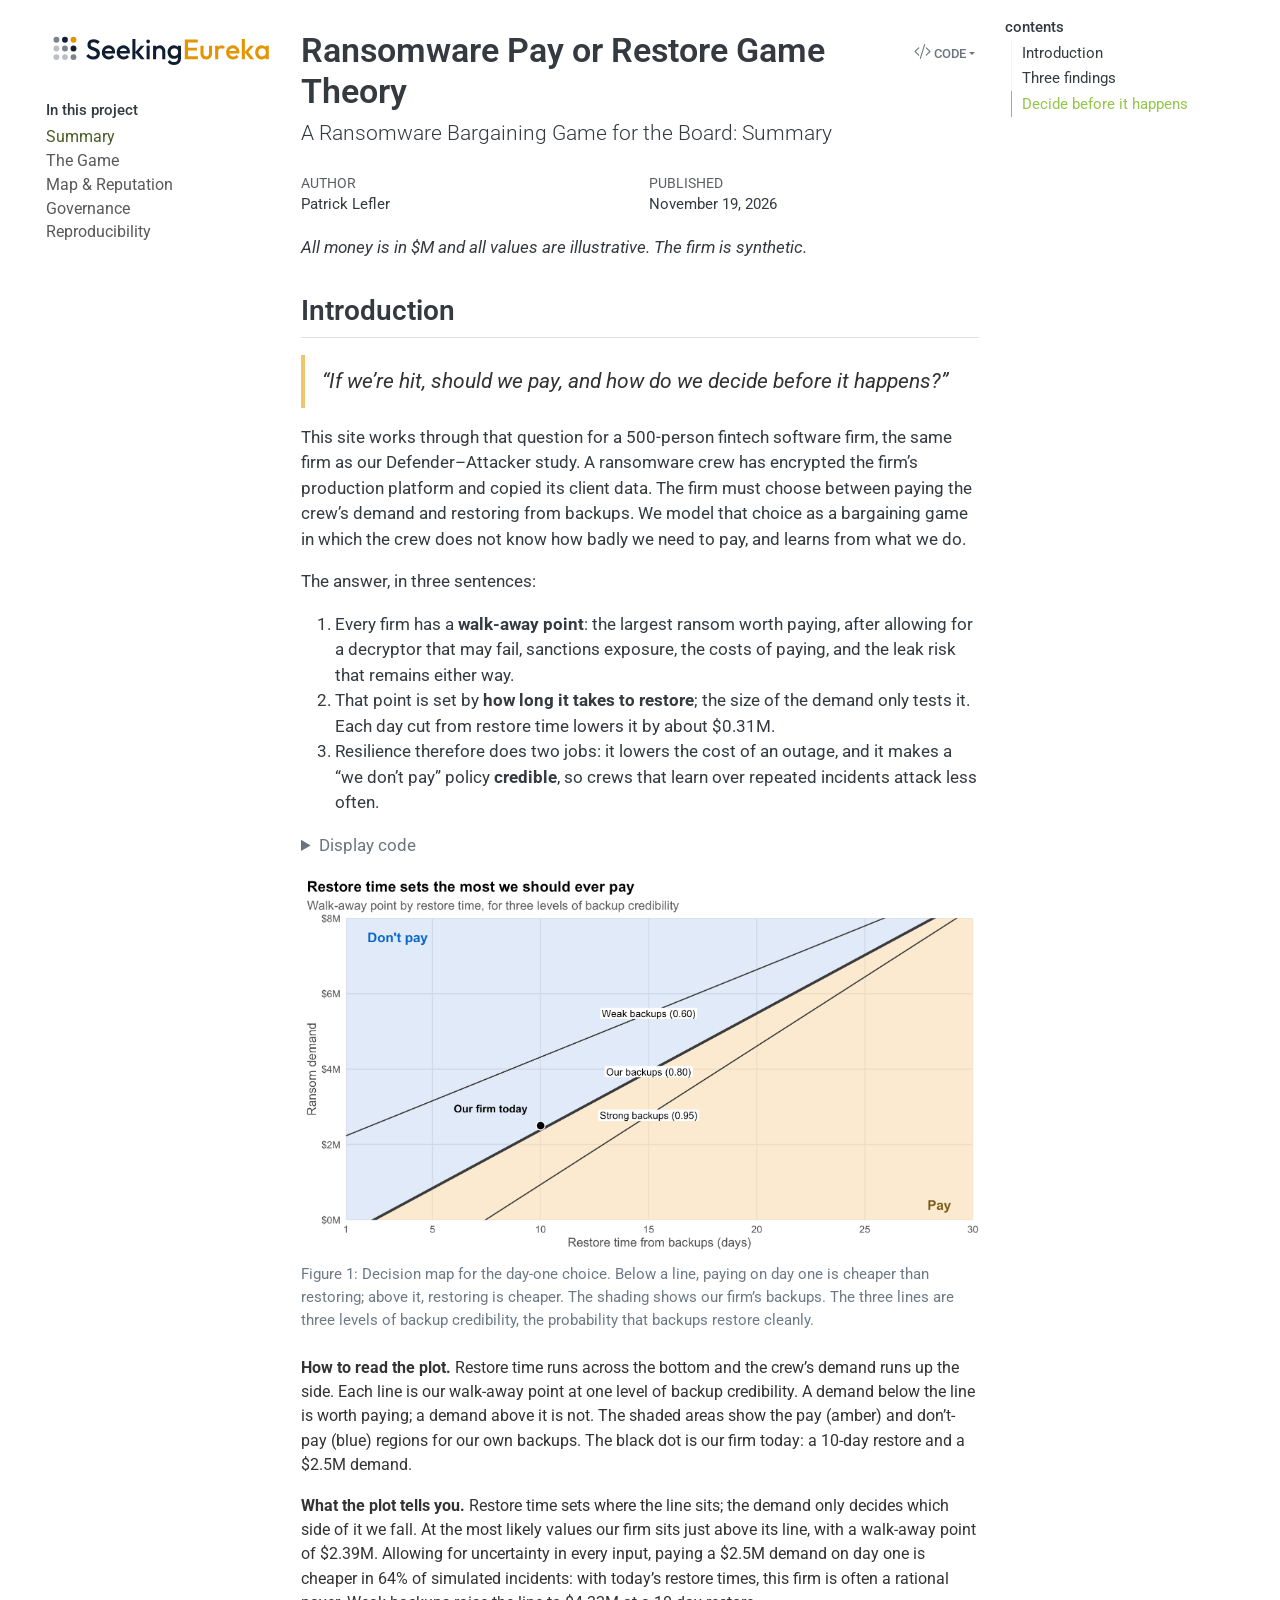
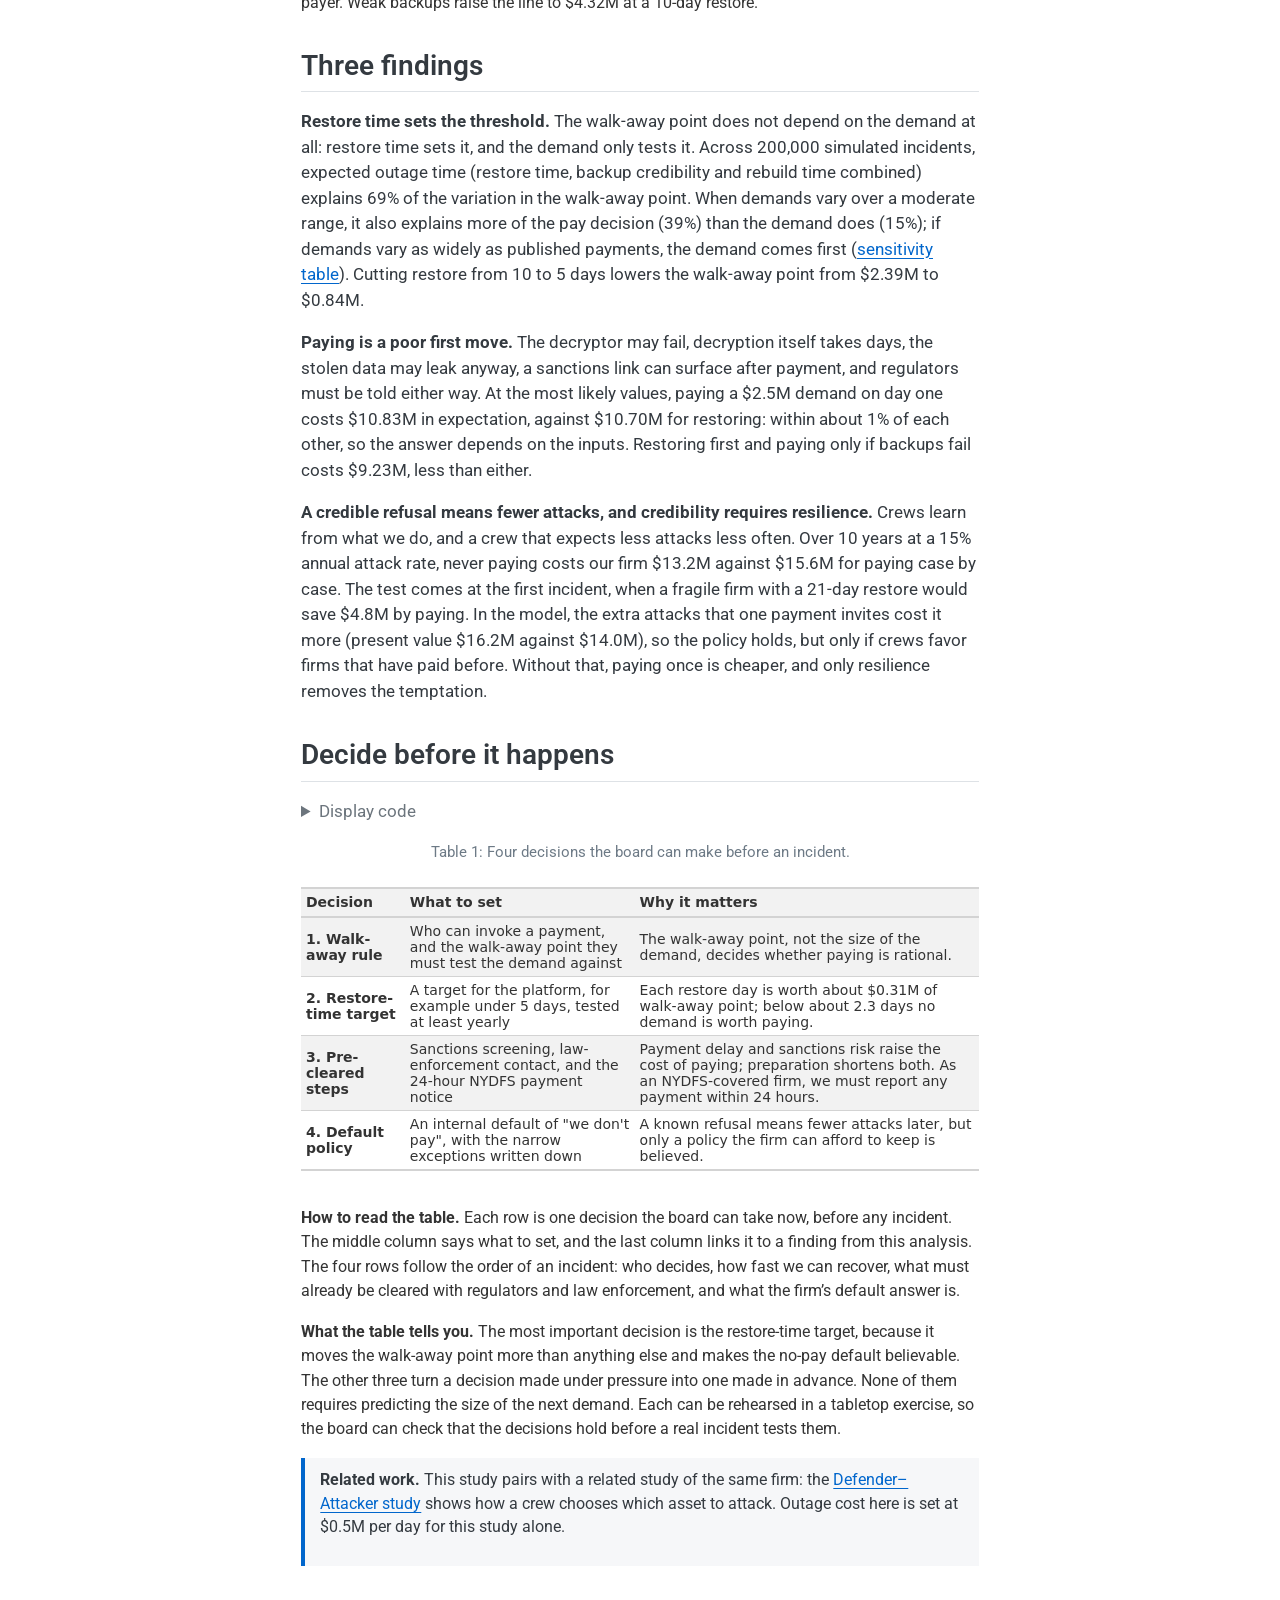
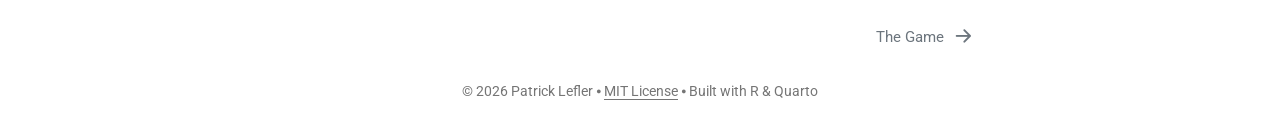
==== commit b9a9210d: "Changed project title" ====
--- a/docs/index.html
+++ b/docs/index.html
@@ -9,7 +9,7 @@
 <meta name="author" content="Patrick Lefler">
 <meta name="dcterms.date" content="2026-11-19">
 
-<title>Pay or Restore?</title>
+<title>Ransomware Pay or Restore Game Theory – Pay or Restore?</title>
 <style>
 code{white-space: pre-wrap;}
 span.smallcaps{font-variant: small-caps;}
@@ -179,7 +179,7 @@
 
 <header id="title-block-header" class="quarto-title-block default">
 <div class="quarto-title">
-<div class="quarto-title-block"><div><h1 class="title">Pay or Restore?</h1><button type="button" class="btn code-tools-button dropdown-toggle" id="quarto-code-tools-menu" data-bs-toggle="dropdown" aria-expanded="false"><i class="bi"></i> Code</button><ul class="dropdown-menu dropdown-menu-end" aria-labelelledby="quarto-code-tools-menu"><li><a id="quarto-show-all-code" class="dropdown-item" href="javascript:void(0)" role="button">Show All Code</a></li><li><a id="quarto-hide-all-code" class="dropdown-item" href="javascript:void(0)" role="button">Hide All Code</a></li><li><hr class="dropdown-divider"></li><li><a id="quarto-view-source" class="dropdown-item" href="javascript:void(0)" role="button">View Source</a></li></ul></div></div>
+<div class="quarto-title-block"><div><h1 class="title">Ransomware Pay or Restore Game Theory</h1><button type="button" class="btn code-tools-button dropdown-toggle" id="quarto-code-tools-menu" data-bs-toggle="dropdown" aria-expanded="false"><i class="bi"></i> Code</button><ul class="dropdown-menu dropdown-menu-end" aria-labelelledby="quarto-code-tools-menu"><li><a id="quarto-show-all-code" class="dropdown-item" href="javascript:void(0)" role="button">Show All Code</a></li><li><a id="quarto-hide-all-code" class="dropdown-item" href="javascript:void(0)" role="button">Hide All Code</a></li><li><hr class="dropdown-divider"></li><li><a id="quarto-view-source" class="dropdown-item" href="javascript:void(0)" role="button">View Source</a></li></ul></div></div>
 <p class="subtitle lead">A Ransomware Bargaining Game for the Board: Summary</p>
 </div>
 
@@ -296,23 +296,23 @@
 </figcaption>
 <div aria-describedby="tbl-policy-caption-0ceaefa1-69ba-4598-a22c-09a6ac19f8ca">
 <div class="cell-output-display">
-<div id="gckwyvqfcc" style="padding-left:0px;padding-right:0px;padding-top:10px;padding-bottom:10px;overflow-x:auto;overflow-y:auto;width:auto;height:auto;">
-<style>#gckwyvqfcc table {
+<div id="rwvjifwmgf" style="padding-left:0px;padding-right:0px;padding-top:10px;padding-bottom:10px;overflow-x:auto;overflow-y:auto;width:auto;height:auto;">
+<style>#rwvjifwmgf table {
   font-family: system-ui, 'Segoe UI', Roboto, Helvetica, Arial, sans-serif, 'Apple Color Emoji', 'Segoe UI Emoji', 'Segoe UI Symbol', 'Noto Color Emoji';
   -webkit-font-smoothing: antialiased;
   -moz-osx-font-smoothing: grayscale;
 }
 
-#gckwyvqfcc thead, #gckwyvqfcc tbody, #gckwyvqfcc tfoot, #gckwyvqfcc tr, #gckwyvqfcc td, #gckwyvqfcc th {
+#rwvjifwmgf thead, #rwvjifwmgf tbody, #rwvjifwmgf tfoot, #rwvjifwmgf tr, #rwvjifwmgf td, #rwvjifwmgf th {
   border-style: none;
 }
 
-#gckwyvqfcc p {
+#rwvjifwmgf p {
   margin: 0;
   padding: 0;
 }
 
-#gckwyvqfcc .gt_table {
+#rwvjifwmgf .gt_table {
   display: table;
   border-collapse: collapse;
   line-height: normal;
@@ -338,12 +338,12 @@
   border-left-color: #D3D3D3;
 }
 
-#gckwyvqfcc .gt_caption {
+#rwvjifwmgf .gt_caption {
   padding-top: 4px;
   padding-bottom: 4px;
 }
 
-#gckwyvqfcc .gt_title {
+#rwvjifwmgf .gt_title {
   color: #333333;
   font-size: 125%;
   font-weight: initial;
@@ -355,7 +355,7 @@
   border-bottom-width: 0;
 }
 
-#gckwyvqfcc .gt_subtitle {
+#rwvjifwmgf .gt_subtitle {
   color: #333333;
   font-size: 85%;
   font-weight: initial;
@@ -367,7 +367,7 @@
   border-top-width: 0;
 }
 
-#gckwyvqfcc .gt_heading {
+#rwvjifwmgf .gt_heading {
   background-color: #FFFFFF;
   text-align: left;
   border-bottom-color: #FFFFFF;
@@ -379,13 +379,13 @@
   border-right-color: #D3D3D3;
 }
 
-#gckwyvqfcc .gt_bottom_border {
+#rwvjifwmgf .gt_bottom_border {
   border-bottom-style: solid;
   border-bottom-width: 2px;
   border-bottom-color: #D3D3D3;
 }
 
-#gckwyvqfcc .gt_col_headings {
+#rwvjifwmgf .gt_col_headings {
   border-top-style: solid;
   border-top-width: 2px;
   border-top-color: #D3D3D3;
@@ -400,7 +400,7 @@
   border-right-color: #D3D3D3;
 }
 
-#gckwyvqfcc .gt_col_heading {
+#rwvjifwmgf .gt_col_heading {
   color: #333333;
   background-color: #F2F2F2;
   font-size: 100%;
@@ -420,7 +420,7 @@
   overflow-x: hidden;
 }
 
-#gckwyvqfcc .gt_column_spanner_outer {
+#rwvjifwmgf .gt_column_spanner_outer {
   color: #333333;
   background-color: #F2F2F2;
   font-size: 100%;
@@ -432,15 +432,15 @@
   padding-right: 4px;
 }
 
-#gckwyvqfcc .gt_column_spanner_outer:first-child {
+#rwvjifwmgf .gt_column_spanner_outer:first-child {
   padding-left: 0;
 }
 
-#gckwyvqfcc .gt_column_spanner_outer:last-child {
+#rwvjifwmgf .gt_column_spanner_outer:last-child {
   padding-right: 0;
 }
 
-#gckwyvqfcc .gt_column_spanner {
+#rwvjifwmgf .gt_column_spanner {
   border-bottom-style: solid;
   border-bottom-width: 2px;
   border-bottom-color: #D3D3D3;
@@ -452,11 +452,11 @@
   width: 100%;
 }
 
-#gckwyvqfcc .gt_spanner_row {
+#rwvjifwmgf .gt_spanner_row {
   border-bottom-style: hidden;
 }
 
-#gckwyvqfcc .gt_group_heading {
+#rwvjifwmgf .gt_group_heading {
   padding-top: 8px;
   padding-bottom: 8px;
   padding-left: 5px;
@@ -482,7 +482,7 @@
   text-align: left;
 }
 
-#gckwyvqfcc .gt_empty_group_heading {
+#rwvjifwmgf .gt_empty_group_heading {
   padding: 0.5px;
   color: #333333;
   background-color: #FFFFFF;
@@ -497,15 +497,15 @@
   vertical-align: middle;
 }
 
-#gckwyvqfcc .gt_from_md > :first-child {
+#rwvjifwmgf .gt_from_md > :first-child {
   margin-top: 0;
 }
 
-#gckwyvqfcc .gt_from_md > :last-child {
+#rwvjifwmgf .gt_from_md > :last-child {
   margin-bottom: 0;
 }
 
-#gckwyvqfcc .gt_row {
+#rwvjifwmgf .gt_row {
   padding-top: 5px;
   padding-bottom: 5px;
   padding-left: 5px;
@@ -524,7 +524,7 @@
   overflow-x: hidden;
 }
 
-#gckwyvqfcc .gt_stub {
+#rwvjifwmgf .gt_stub {
   color: #333333;
   background-color: #FFFFFF;
   font-size: 100%;
@@ -537,7 +537,7 @@
   padding-right: 5px;
 }
 
-#gckwyvqfcc .gt_stub_row_group {
+#rwvjifwmgf .gt_stub_row_group {
   color: #333333;
   background-color: #FFFFFF;
   font-size: 100%;
@@ -551,15 +551,15 @@
   vertical-align: top;
 }
 
-#gckwyvqfcc .gt_row_group_first td {
+#rwvjifwmgf .gt_row_group_first td {
   border-top-width: 2px;
 }
 
-#gckwyvqfcc .gt_row_group_first th {
+#rwvjifwmgf .gt_row_group_first th {
   border-top-width: 2px;
 }
 
-#gckwyvqfcc .gt_summary_row {
+#rwvjifwmgf .gt_summary_row {
   color: #333333;
   background-color: #FFFFFF;
   text-transform: inherit;
@@ -569,16 +569,16 @@
   padding-right: 5px;
 }
 
-#gckwyvqfcc .gt_first_summary_row {
+#rwvjifwmgf .gt_first_summary_row {
   border-top-style: solid;
   border-top-color: #D3D3D3;
 }
 
-#gckwyvqfcc .gt_first_summary_row.thick {
+#rwvjifwmgf .gt_first_summary_row.thick {
   border-top-width: 2px;
 }
 
-#gckwyvqfcc .gt_last_summary_row {
+#rwvjifwmgf .gt_last_summary_row {
   padding-top: 8px;
   padding-bottom: 8px;
   padding-left: 5px;
@@ -588,7 +588,7 @@
   border-bottom-color: #D3D3D3;
 }
 
-#gckwyvqfcc .gt_grand_summary_row {
+#rwvjifwmgf .gt_grand_summary_row {
   color: #333333;
   background-color: #FFFFFF;
   text-transform: inherit;
@@ -598,7 +598,7 @@
   padding-right: 5px;
 }
 
-#gckwyvqfcc .gt_first_grand_summary_row {
+#rwvjifwmgf .gt_first_grand_summary_row {
   padding-top: 8px;
   padding-bottom: 8px;
   padding-left: 5px;
@@ -608,7 +608,7 @@
   border-top-color: #D3D3D3;
 }
 
-#gckwyvqfcc .gt_last_grand_summary_row_top {
+#rwvjifwmgf .gt_last_grand_summary_row_top {
   padding-top: 8px;
   padding-bottom: 8px;
   padding-left: 5px;
@@ -618,11 +618,11 @@
   border-bottom-color: #D3D3D3;
 }
 
-#gckwyvqfcc .gt_striped {
+#rwvjifwmgf .gt_striped {
   background-color: rgba(128, 128, 128, 0.05);
 }
 
-#gckwyvqfcc .gt_table_body {
+#rwvjifwmgf .gt_table_body {
   border-top-style: solid;
   border-top-width: 2px;
   border-top-color: #D3D3D3;
@@ -631,7 +631,7 @@
   border-bottom-color: #D3D3D3;
 }
 
-#gckwyvqfcc .gt_footnotes {
+#rwvjifwmgf .gt_footnotes {
   color: #333333;
   background-color: #FFFFFF;
   border-bottom-style: none;
@@ -645,7 +645,7 @@
   border-right-color: #D3D3D3;
 }
 
-#gckwyvqfcc .gt_footnote {
+#rwvjifwmgf .gt_footnote {
   margin: 0px;
   font-size: 90%;
   padding-top: 4px;
@@ -654,7 +654,7 @@
   padding-right: 5px;
 }
 
-#gckwyvqfcc .gt_sourcenotes {
+#rwvjifwmgf .gt_sourcenotes {
   color: #333333;
   background-color: #FFFFFF;
   border-bottom-style: none;
@@ -668,7 +668,7 @@
   border-right-color: #D3D3D3;
 }
 
-#gckwyvqfcc .gt_sourcenote {
+#rwvjifwmgf .gt_sourcenote {
   font-size: 90%;
   padding-top: 4px;
   padding-bottom: 4px;
@@ -676,72 +676,72 @@
   padding-right: 5px;
 }
 
-#gckwyvqfcc .gt_left {
+#rwvjifwmgf .gt_left {
   text-align: left;
 }
 
-#gckwyvqfcc .gt_center {
+#rwvjifwmgf .gt_center {
   text-align: center;
 }
 
-#gckwyvqfcc .gt_right {
+#rwvjifwmgf .gt_right {
   text-align: right;
   font-variant-numeric: tabular-nums;
 }
 
-#gckwyvqfcc .gt_font_normal {
+#rwvjifwmgf .gt_font_normal {
   font-weight: normal;
 }
 
-#gckwyvqfcc .gt_font_bold {
+#rwvjifwmgf .gt_font_bold {
   font-weight: bold;
 }
 
-#gckwyvqfcc .gt_font_italic {
+#rwvjifwmgf .gt_font_italic {
   font-style: italic;
 }
 
-#gckwyvqfcc .gt_super {
+#rwvjifwmgf .gt_super {
   font-size: 65%;
 }
 
-#gckwyvqfcc .gt_footnote_marks {
+#rwvjifwmgf .gt_footnote_marks {
   font-size: 75%;
   vertical-align: 0.4em;
   position: initial;
 }
 
-#gckwyvqfcc .gt_asterisk {
+#rwvjifwmgf .gt_asterisk {
   font-size: 100%;
   vertical-align: 0;
 }
 
-#gckwyvqfcc .gt_indent_1 {
+#rwvjifwmgf .gt_indent_1 {
   text-indent: 5px;
 }
 
-#gckwyvqfcc .gt_indent_2 {
+#rwvjifwmgf .gt_indent_2 {
   text-indent: 10px;
 }
 
-#gckwyvqfcc .gt_indent_3 {
+#rwvjifwmgf .gt_indent_3 {
   text-indent: 15px;
 }
 
-#gckwyvqfcc .gt_indent_4 {
+#rwvjifwmgf .gt_indent_4 {
   text-indent: 20px;
 }
 
-#gckwyvqfcc .gt_indent_5 {
+#rwvjifwmgf .gt_indent_5 {
   text-indent: 25px;
 }
 
-#gckwyvqfcc .katex-display {
+#rwvjifwmgf .katex-display {
   display: inline-flex !important;
   margin-bottom: 0.75em !important;
 }
 
-#gckwyvqfcc div.Reactable > div.rt-table > div.rt-thead > div.rt-tr.rt-tr-group-header > div.rt-th-group:after {
+#rwvjifwmgf div.Reactable > div.rt-table > div.rt-thead > div.rt-tr.rt-tr-group-header > div.rt-th-group:after {
   height: 0px !important;
 }
 </style>
@@ -1259,7 +1259,7 @@
   </div>
 </nav><div class="modal fade" id="quarto-embedded-source-code-modal" tabindex="-1" aria-labelledby="quarto-embedded-source-code-modal-label" aria-hidden="true"><div class="modal-dialog modal-dialog-scrollable"><div class="modal-content"><div class="modal-header"><h5 class="modal-title" id="quarto-embedded-source-code-modal-label">Source Code</h5><button class="btn-close" data-bs-dismiss="modal"></button></div><div class="modal-body"><div class="">
 <div class="code-copy-outer-scaffold"><div class="sourceCode" id="cb3" data-shortcodes="false"><pre class="sourceCode markdown code-with-copy"><code class="sourceCode markdown"><span id="cb3-1"><a href="#cb3-1" aria-hidden="true" tabindex="-1"></a><span class="co">---</span></span>
-<span id="cb3-2"><a href="#cb3-2" aria-hidden="true" tabindex="-1"></a><span class="an">title:</span><span class="co"> "Pay or Restore?"</span></span>
+<span id="cb3-2"><a href="#cb3-2" aria-hidden="true" tabindex="-1"></a><span class="an">title:</span><span class="co"> "Ransomware Pay or Restore Game Theory"</span></span>
 <span id="cb3-3"><a href="#cb3-3" aria-hidden="true" tabindex="-1"></a><span class="an">subtitle:</span><span class="co"> "A Ransomware Bargaining Game for the Board: Summary"</span></span>
 <span id="cb3-4"><a href="#cb3-4" aria-hidden="true" tabindex="-1"></a><span class="an">author:</span><span class="co"> Patrick Lefler</span></span>
 <span id="cb3-5"><a href="#cb3-5" aria-hidden="true" tabindex="-1"></a><span class="an">date:</span><span class="co"> November 19, 2026</span></span>
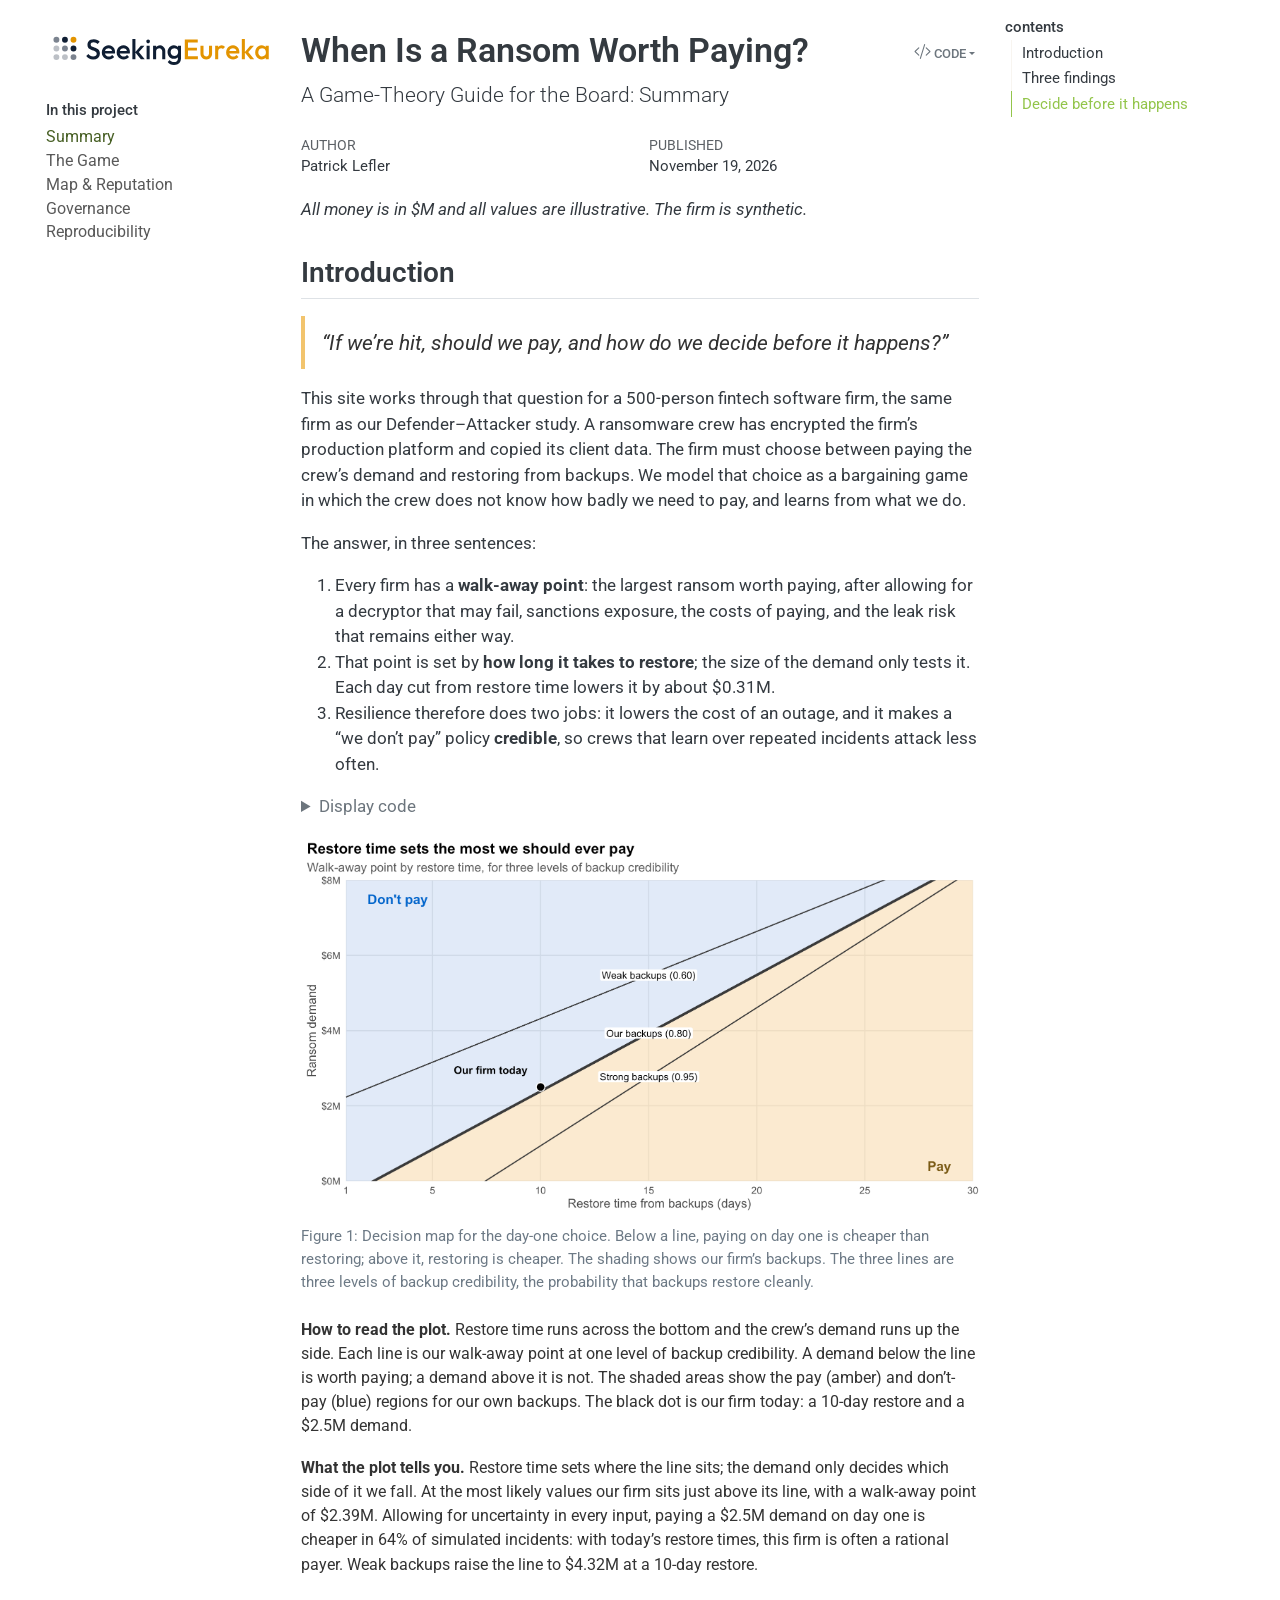
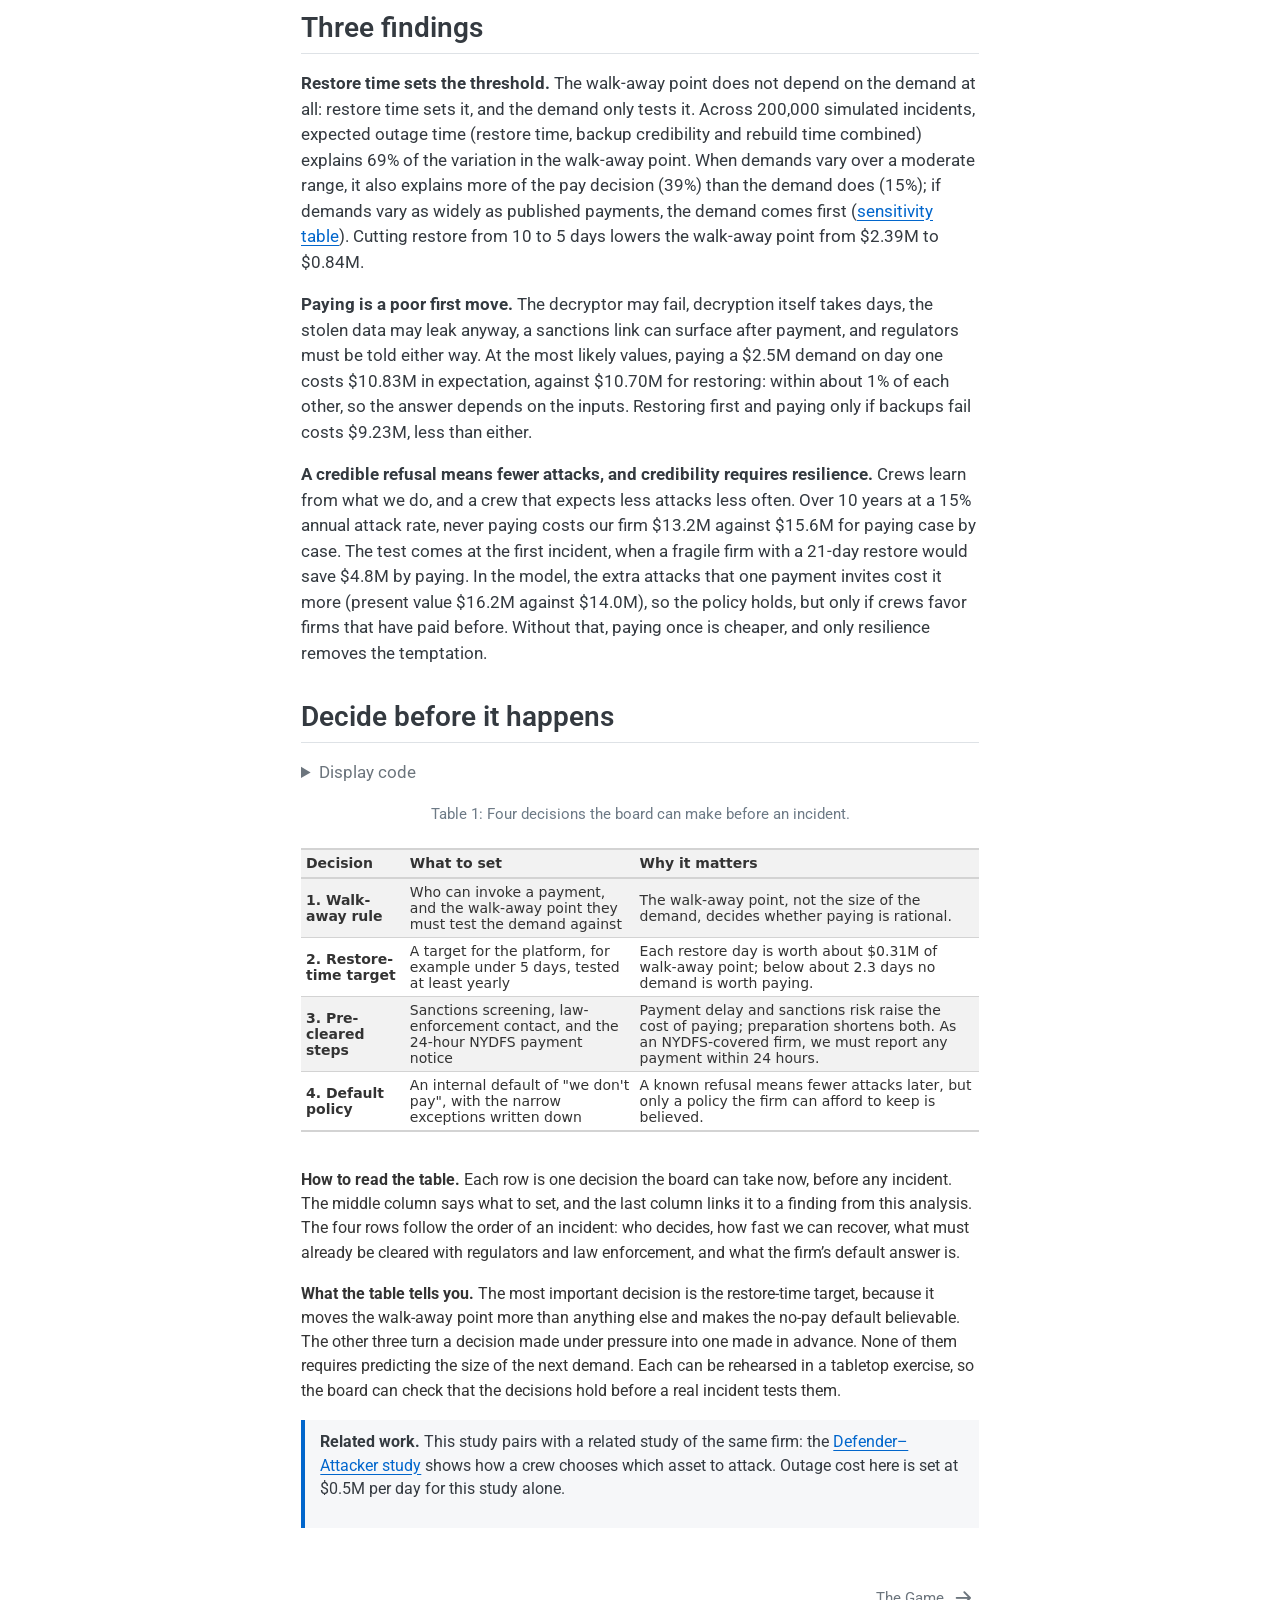
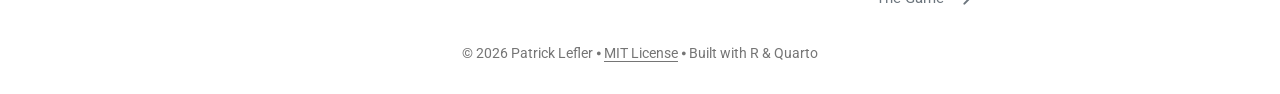
==== commit 269badc1: "changes made to title ad subtitle" ====
--- a/docs/index.html
+++ b/docs/index.html
@@ -9,7 +9,7 @@
 <meta name="author" content="Patrick Lefler">
 <meta name="dcterms.date" content="2026-11-19">
 
-<title>Ransomware Pay or Restore Game Theory – Pay or Restore?</title>
+<title>When Is a Ransom Worth Paying?</title>
 <style>
 code{white-space: pre-wrap;}
 span.smallcaps{font-variant: small-caps;}
@@ -179,8 +179,8 @@
 
 <header id="title-block-header" class="quarto-title-block default">
 <div class="quarto-title">
-<div class="quarto-title-block"><div><h1 class="title">Ransomware Pay or Restore Game Theory</h1><button type="button" class="btn code-tools-button dropdown-toggle" id="quarto-code-tools-menu" data-bs-toggle="dropdown" aria-expanded="false"><i class="bi"></i> Code</button><ul class="dropdown-menu dropdown-menu-end" aria-labelelledby="quarto-code-tools-menu"><li><a id="quarto-show-all-code" class="dropdown-item" href="javascript:void(0)" role="button">Show All Code</a></li><li><a id="quarto-hide-all-code" class="dropdown-item" href="javascript:void(0)" role="button">Hide All Code</a></li><li><hr class="dropdown-divider"></li><li><a id="quarto-view-source" class="dropdown-item" href="javascript:void(0)" role="button">View Source</a></li></ul></div></div>
-<p class="subtitle lead">A Ransomware Bargaining Game for the Board: Summary</p>
+<div class="quarto-title-block"><div><h1 class="title">When Is a Ransom Worth Paying?</h1><button type="button" class="btn code-tools-button dropdown-toggle" id="quarto-code-tools-menu" data-bs-toggle="dropdown" aria-expanded="false"><i class="bi"></i> Code</button><ul class="dropdown-menu dropdown-menu-end" aria-labelelledby="quarto-code-tools-menu"><li><a id="quarto-show-all-code" class="dropdown-item" href="javascript:void(0)" role="button">Show All Code</a></li><li><a id="quarto-hide-all-code" class="dropdown-item" href="javascript:void(0)" role="button">Hide All Code</a></li><li><hr class="dropdown-divider"></li><li><a id="quarto-view-source" class="dropdown-item" href="javascript:void(0)" role="button">View Source</a></li></ul></div></div>
+<p class="subtitle lead">A Game-Theory Guide for the Board: Summary</p>
 </div>
 
 
@@ -296,23 +296,23 @@
 </figcaption>
 <div aria-describedby="tbl-policy-caption-0ceaefa1-69ba-4598-a22c-09a6ac19f8ca">
 <div class="cell-output-display">
-<div id="rwvjifwmgf" style="padding-left:0px;padding-right:0px;padding-top:10px;padding-bottom:10px;overflow-x:auto;overflow-y:auto;width:auto;height:auto;">
-<style>#rwvjifwmgf table {
+<div id="kndnhlpllc" style="padding-left:0px;padding-right:0px;padding-top:10px;padding-bottom:10px;overflow-x:auto;overflow-y:auto;width:auto;height:auto;">
+<style>#kndnhlpllc table {
   font-family: system-ui, 'Segoe UI', Roboto, Helvetica, Arial, sans-serif, 'Apple Color Emoji', 'Segoe UI Emoji', 'Segoe UI Symbol', 'Noto Color Emoji';
   -webkit-font-smoothing: antialiased;
   -moz-osx-font-smoothing: grayscale;
 }
 
-#rwvjifwmgf thead, #rwvjifwmgf tbody, #rwvjifwmgf tfoot, #rwvjifwmgf tr, #rwvjifwmgf td, #rwvjifwmgf th {
+#kndnhlpllc thead, #kndnhlpllc tbody, #kndnhlpllc tfoot, #kndnhlpllc tr, #kndnhlpllc td, #kndnhlpllc th {
   border-style: none;
 }
 
-#rwvjifwmgf p {
+#kndnhlpllc p {
   margin: 0;
   padding: 0;
 }
 
-#rwvjifwmgf .gt_table {
+#kndnhlpllc .gt_table {
   display: table;
   border-collapse: collapse;
   line-height: normal;
@@ -338,12 +338,12 @@
   border-left-color: #D3D3D3;
 }
 
-#rwvjifwmgf .gt_caption {
+#kndnhlpllc .gt_caption {
   padding-top: 4px;
   padding-bottom: 4px;
 }
 
-#rwvjifwmgf .gt_title {
+#kndnhlpllc .gt_title {
   color: #333333;
   font-size: 125%;
   font-weight: initial;
@@ -355,7 +355,7 @@
   border-bottom-width: 0;
 }
 
-#rwvjifwmgf .gt_subtitle {
+#kndnhlpllc .gt_subtitle {
   color: #333333;
   font-size: 85%;
   font-weight: initial;
@@ -367,7 +367,7 @@
   border-top-width: 0;
 }
 
-#rwvjifwmgf .gt_heading {
+#kndnhlpllc .gt_heading {
   background-color: #FFFFFF;
   text-align: left;
   border-bottom-color: #FFFFFF;
@@ -379,13 +379,13 @@
   border-right-color: #D3D3D3;
 }
 
-#rwvjifwmgf .gt_bottom_border {
+#kndnhlpllc .gt_bottom_border {
   border-bottom-style: solid;
   border-bottom-width: 2px;
   border-bottom-color: #D3D3D3;
 }
 
-#rwvjifwmgf .gt_col_headings {
+#kndnhlpllc .gt_col_headings {
   border-top-style: solid;
   border-top-width: 2px;
   border-top-color: #D3D3D3;
@@ -400,7 +400,7 @@
   border-right-color: #D3D3D3;
 }
 
-#rwvjifwmgf .gt_col_heading {
+#kndnhlpllc .gt_col_heading {
   color: #333333;
   background-color: #F2F2F2;
   font-size: 100%;
@@ -420,7 +420,7 @@
   overflow-x: hidden;
 }
 
-#rwvjifwmgf .gt_column_spanner_outer {
+#kndnhlpllc .gt_column_spanner_outer {
   color: #333333;
   background-color: #F2F2F2;
   font-size: 100%;
@@ -432,15 +432,15 @@
   padding-right: 4px;
 }
 
-#rwvjifwmgf .gt_column_spanner_outer:first-child {
+#kndnhlpllc .gt_column_spanner_outer:first-child {
   padding-left: 0;
 }
 
-#rwvjifwmgf .gt_column_spanner_outer:last-child {
+#kndnhlpllc .gt_column_spanner_outer:last-child {
   padding-right: 0;
 }
 
-#rwvjifwmgf .gt_column_spanner {
+#kndnhlpllc .gt_column_spanner {
   border-bottom-style: solid;
   border-bottom-width: 2px;
   border-bottom-color: #D3D3D3;
@@ -452,11 +452,11 @@
   width: 100%;
 }
 
-#rwvjifwmgf .gt_spanner_row {
+#kndnhlpllc .gt_spanner_row {
   border-bottom-style: hidden;
 }
 
-#rwvjifwmgf .gt_group_heading {
+#kndnhlpllc .gt_group_heading {
   padding-top: 8px;
   padding-bottom: 8px;
   padding-left: 5px;
@@ -482,7 +482,7 @@
   text-align: left;
 }
 
-#rwvjifwmgf .gt_empty_group_heading {
+#kndnhlpllc .gt_empty_group_heading {
   padding: 0.5px;
   color: #333333;
   background-color: #FFFFFF;
@@ -497,15 +497,15 @@
   vertical-align: middle;
 }
 
-#rwvjifwmgf .gt_from_md > :first-child {
+#kndnhlpllc .gt_from_md > :first-child {
   margin-top: 0;
 }
 
-#rwvjifwmgf .gt_from_md > :last-child {
+#kndnhlpllc .gt_from_md > :last-child {
   margin-bottom: 0;
 }
 
-#rwvjifwmgf .gt_row {
+#kndnhlpllc .gt_row {
   padding-top: 5px;
   padding-bottom: 5px;
   padding-left: 5px;
@@ -524,7 +524,7 @@
   overflow-x: hidden;
 }
 
-#rwvjifwmgf .gt_stub {
+#kndnhlpllc .gt_stub {
   color: #333333;
   background-color: #FFFFFF;
   font-size: 100%;
@@ -537,7 +537,7 @@
   padding-right: 5px;
 }
 
-#rwvjifwmgf .gt_stub_row_group {
+#kndnhlpllc .gt_stub_row_group {
   color: #333333;
   background-color: #FFFFFF;
   font-size: 100%;
@@ -551,15 +551,15 @@
   vertical-align: top;
 }
 
-#rwvjifwmgf .gt_row_group_first td {
+#kndnhlpllc .gt_row_group_first td {
   border-top-width: 2px;
 }
 
-#rwvjifwmgf .gt_row_group_first th {
+#kndnhlpllc .gt_row_group_first th {
   border-top-width: 2px;
 }
 
-#rwvjifwmgf .gt_summary_row {
+#kndnhlpllc .gt_summary_row {
   color: #333333;
   background-color: #FFFFFF;
   text-transform: inherit;
@@ -569,16 +569,16 @@
   padding-right: 5px;
 }
 
-#rwvjifwmgf .gt_first_summary_row {
+#kndnhlpllc .gt_first_summary_row {
   border-top-style: solid;
   border-top-color: #D3D3D3;
 }
 
-#rwvjifwmgf .gt_first_summary_row.thick {
+#kndnhlpllc .gt_first_summary_row.thick {
   border-top-width: 2px;
 }
 
-#rwvjifwmgf .gt_last_summary_row {
+#kndnhlpllc .gt_last_summary_row {
   padding-top: 8px;
   padding-bottom: 8px;
   padding-left: 5px;
@@ -588,7 +588,7 @@
   border-bottom-color: #D3D3D3;
 }
 
-#rwvjifwmgf .gt_grand_summary_row {
+#kndnhlpllc .gt_grand_summary_row {
   color: #333333;
   background-color: #FFFFFF;
   text-transform: inherit;
@@ -598,7 +598,7 @@
   padding-right: 5px;
 }
 
-#rwvjifwmgf .gt_first_grand_summary_row {
+#kndnhlpllc .gt_first_grand_summary_row {
   padding-top: 8px;
   padding-bottom: 8px;
   padding-left: 5px;
@@ -608,7 +608,7 @@
   border-top-color: #D3D3D3;
 }
 
-#rwvjifwmgf .gt_last_grand_summary_row_top {
+#kndnhlpllc .gt_last_grand_summary_row_top {
   padding-top: 8px;
   padding-bottom: 8px;
   padding-left: 5px;
@@ -618,11 +618,11 @@
   border-bottom-color: #D3D3D3;
 }
 
-#rwvjifwmgf .gt_striped {
+#kndnhlpllc .gt_striped {
   background-color: rgba(128, 128, 128, 0.05);
 }
 
-#rwvjifwmgf .gt_table_body {
+#kndnhlpllc .gt_table_body {
   border-top-style: solid;
   border-top-width: 2px;
   border-top-color: #D3D3D3;
@@ -631,7 +631,7 @@
   border-bottom-color: #D3D3D3;
 }
 
-#rwvjifwmgf .gt_footnotes {
+#kndnhlpllc .gt_footnotes {
   color: #333333;
   background-color: #FFFFFF;
   border-bottom-style: none;
@@ -645,7 +645,7 @@
   border-right-color: #D3D3D3;
 }
 
-#rwvjifwmgf .gt_footnote {
+#kndnhlpllc .gt_footnote {
   margin: 0px;
   font-size: 90%;
   padding-top: 4px;
@@ -654,7 +654,7 @@
   padding-right: 5px;
 }
 
-#rwvjifwmgf .gt_sourcenotes {
+#kndnhlpllc .gt_sourcenotes {
   color: #333333;
   background-color: #FFFFFF;
   border-bottom-style: none;
@@ -668,7 +668,7 @@
   border-right-color: #D3D3D3;
 }
 
-#rwvjifwmgf .gt_sourcenote {
+#kndnhlpllc .gt_sourcenote {
   font-size: 90%;
   padding-top: 4px;
   padding-bottom: 4px;
@@ -676,72 +676,72 @@
   padding-right: 5px;
 }
 
-#rwvjifwmgf .gt_left {
+#kndnhlpllc .gt_left {
   text-align: left;
 }
 
-#rwvjifwmgf .gt_center {
+#kndnhlpllc .gt_center {
   text-align: center;
 }
 
-#rwvjifwmgf .gt_right {
+#kndnhlpllc .gt_right {
   text-align: right;
   font-variant-numeric: tabular-nums;
 }
 
-#rwvjifwmgf .gt_font_normal {
+#kndnhlpllc .gt_font_normal {
   font-weight: normal;
 }
 
-#rwvjifwmgf .gt_font_bold {
+#kndnhlpllc .gt_font_bold {
   font-weight: bold;
 }
 
-#rwvjifwmgf .gt_font_italic {
+#kndnhlpllc .gt_font_italic {
   font-style: italic;
 }
 
-#rwvjifwmgf .gt_super {
+#kndnhlpllc .gt_super {
   font-size: 65%;
 }
 
-#rwvjifwmgf .gt_footnote_marks {
+#kndnhlpllc .gt_footnote_marks {
   font-size: 75%;
   vertical-align: 0.4em;
   position: initial;
 }
 
-#rwvjifwmgf .gt_asterisk {
+#kndnhlpllc .gt_asterisk {
   font-size: 100%;
   vertical-align: 0;
 }
 
-#rwvjifwmgf .gt_indent_1 {
+#kndnhlpllc .gt_indent_1 {
   text-indent: 5px;
 }
 
-#rwvjifwmgf .gt_indent_2 {
+#kndnhlpllc .gt_indent_2 {
   text-indent: 10px;
 }
 
-#rwvjifwmgf .gt_indent_3 {
+#kndnhlpllc .gt_indent_3 {
   text-indent: 15px;
 }
 
-#rwvjifwmgf .gt_indent_4 {
+#kndnhlpllc .gt_indent_4 {
   text-indent: 20px;
 }
 
-#rwvjifwmgf .gt_indent_5 {
+#kndnhlpllc .gt_indent_5 {
   text-indent: 25px;
 }
 
-#rwvjifwmgf .katex-display {
+#kndnhlpllc .katex-display {
   display: inline-flex !important;
   margin-bottom: 0.75em !important;
 }
 
-#rwvjifwmgf div.Reactable > div.rt-table > div.rt-thead > div.rt-tr.rt-tr-group-header > div.rt-th-group:after {
+#kndnhlpllc div.Reactable > div.rt-table > div.rt-thead > div.rt-tr.rt-tr-group-header > div.rt-th-group:after {
   height: 0px !important;
 }
 </style>
@@ -1259,8 +1259,8 @@
   </div>
 </nav><div class="modal fade" id="quarto-embedded-source-code-modal" tabindex="-1" aria-labelledby="quarto-embedded-source-code-modal-label" aria-hidden="true"><div class="modal-dialog modal-dialog-scrollable"><div class="modal-content"><div class="modal-header"><h5 class="modal-title" id="quarto-embedded-source-code-modal-label">Source Code</h5><button class="btn-close" data-bs-dismiss="modal"></button></div><div class="modal-body"><div class="">
 <div class="code-copy-outer-scaffold"><div class="sourceCode" id="cb3" data-shortcodes="false"><pre class="sourceCode markdown code-with-copy"><code class="sourceCode markdown"><span id="cb3-1"><a href="#cb3-1" aria-hidden="true" tabindex="-1"></a><span class="co">---</span></span>
-<span id="cb3-2"><a href="#cb3-2" aria-hidden="true" tabindex="-1"></a><span class="an">title:</span><span class="co"> "Ransomware Pay or Restore Game Theory"</span></span>
-<span id="cb3-3"><a href="#cb3-3" aria-hidden="true" tabindex="-1"></a><span class="an">subtitle:</span><span class="co"> "A Ransomware Bargaining Game for the Board: Summary"</span></span>
+<span id="cb3-2"><a href="#cb3-2" aria-hidden="true" tabindex="-1"></a><span class="an">title:</span><span class="co"> "When Is a Ransom Worth Paying?"</span></span>
+<span id="cb3-3"><a href="#cb3-3" aria-hidden="true" tabindex="-1"></a><span class="an">subtitle:</span><span class="co"> "A Game-Theory Guide for the Board: Summary"</span></span>
 <span id="cb3-4"><a href="#cb3-4" aria-hidden="true" tabindex="-1"></a><span class="an">author:</span><span class="co"> Patrick Lefler</span></span>
 <span id="cb3-5"><a href="#cb3-5" aria-hidden="true" tabindex="-1"></a><span class="an">date:</span><span class="co"> November 19, 2026</span></span>
 <span id="cb3-6"><a href="#cb3-6" aria-hidden="true" tabindex="-1"></a><span class="co">---</span></span>
